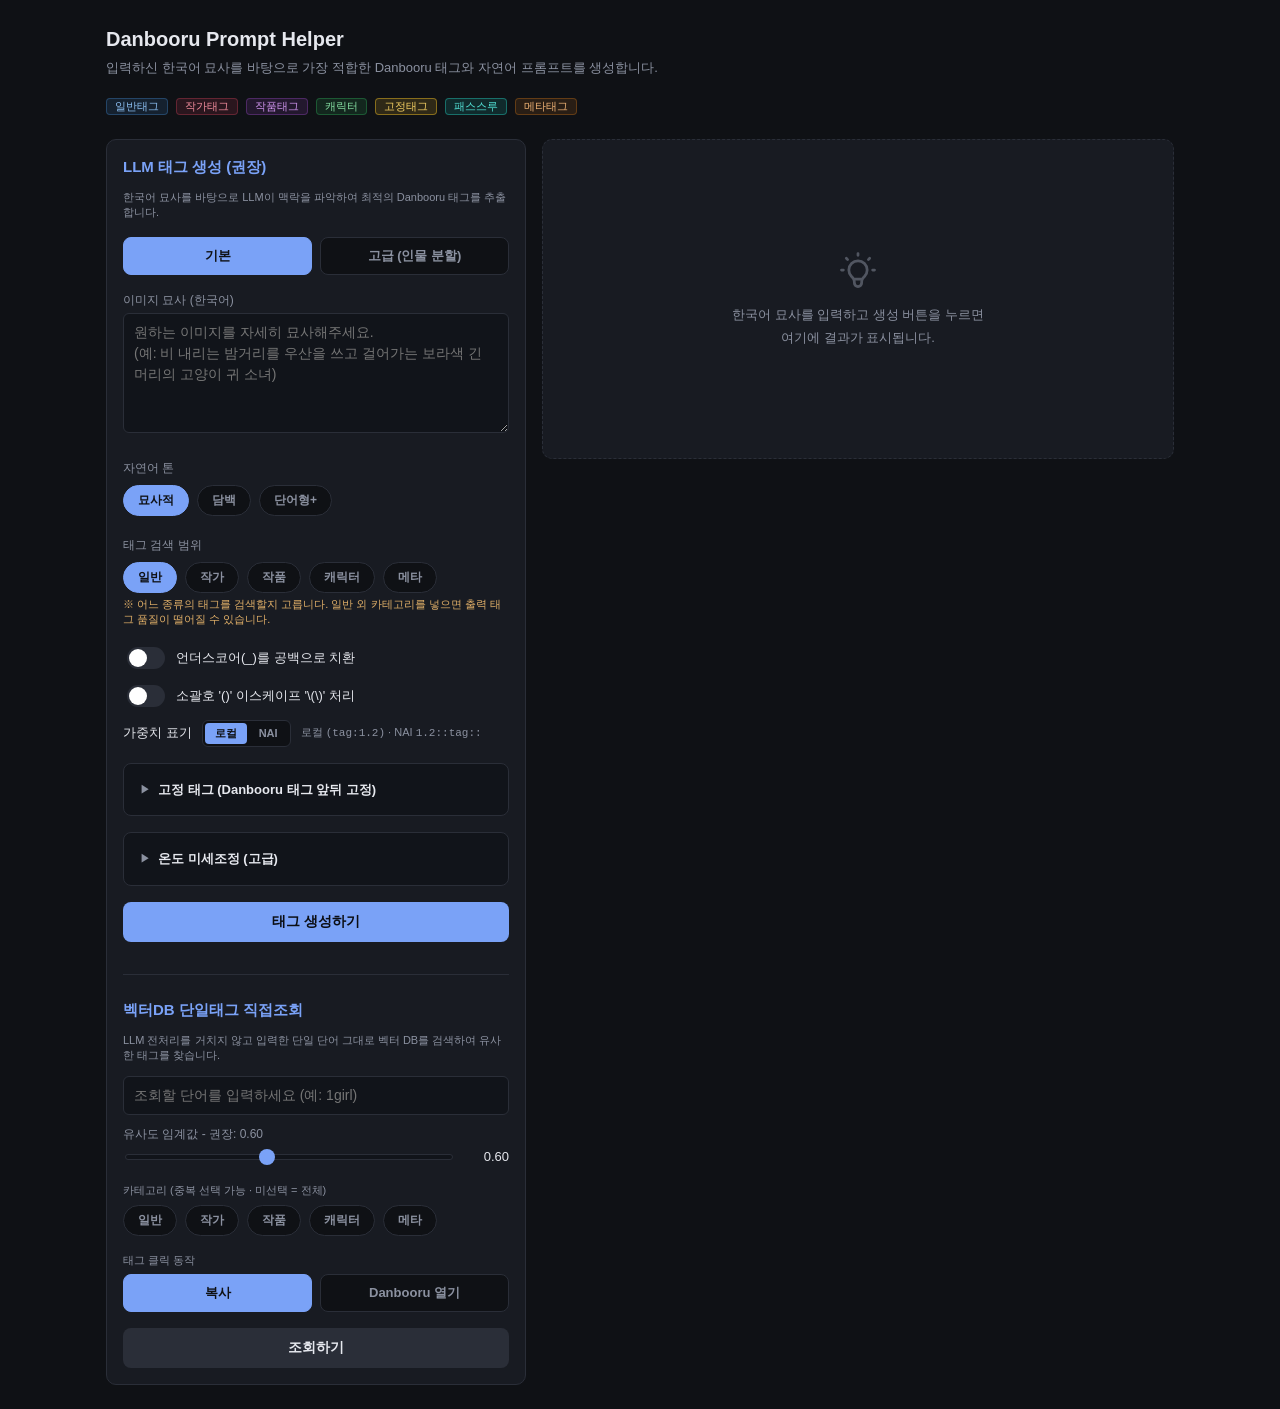
==== index.html @ b929972f "feat: 고정태그·가중치 UI 개편 + NAI 표기 지원 가중치 표기: - 로컬(tag:weight)/NAI(weight::tag::) 토글, 음수 가중치 지원(NAI 하한 -1" ====
<!DOCTYPE html>
<html lang="ko">
  <head>
    <meta charset="UTF-8" />
    <meta name="viewport" content="width=device-width, initial-scale=1.0" />
    <title>Danbooru Prompt Helper</title>
    <style>
      :root {
        --bg: #0f1115;
        --panel: #181b22;
        --border: #2a2e38;
        --text: #e6e8ee;
        --dim: #8b91a0;
        --accent: #7aa2f7;
        --ok: #9ece6a;
        --err: #f7768e;
        --warn: #e0af68;
        /* JS(복사 버튼 강조)에서 참조하는 변수 */
        --primary: #7aa2f7;
      }
      * {
        box-sizing: border-box;
      }
      body {
        margin: 0;
        background: var(--bg);
        color: var(--text);
        font:
          14px/1.5 "Segoe UI",
          "Malgun Gothic",
          sans-serif;
      }
      .wrap {
        max-width: 1100px;
        margin: 0 auto;
        padding: 24px 16px;
      }
      .header h1 {
        font-size: 20px;
        margin: 0 0 4px;
      }
      .header .subtitle {
        color: var(--dim);
        font-size: 13px;
        margin: 0 0 20px;
      }
      .main-grid {
        display: grid;
        grid-template-columns: 420px 1fr;
        gap: 16px;
        align-items: start;
      }
      @media (max-width: 900px) {
        .main-grid {
          grid-template-columns: 1fr;
        }
      }
      /* PC: 결과 패널이 스크롤을 따라오게 */
      @media (min-width: 901px) {
        #result_panel {
          position: sticky;
          top: 16px;
          max-height: calc(100vh - 32px);
          overflow-y: auto;
          scrollbar-width: none;
        }
        #result_panel::-webkit-scrollbar {
          display: none;
        }
      }
      .panel {
        background: var(--panel);
        border: 1px solid var(--border);
        border-radius: 10px;
        padding: 16px;
      }
      label {
        display: block;
        font-size: 12px;
        color: var(--dim);
        margin: 10px 0 4px;
      }
      .form-group:first-child label {
        margin-top: 0;
      }
      textarea,
      input[type="range"] {
        width: 100%;
        background: #11141a;
        color: var(--text);
        border: 1px solid var(--border);
        border-radius: 6px;
        padding: 8px 10px;
        font: inherit;
      }
      textarea {
        resize: vertical;
        min-height: 120px;
        scrollbar-width: none;
      }
      textarea::-webkit-scrollbar {
        display: none;
      }
      textarea:focus,
      input[type="text"]:focus {
        outline: none;
        border-color: var(--accent);
      }
      input[type="text"] {
        width: 100%;
        background: #11141a;
        color: var(--text);
        border: 1px solid var(--border);
        border-radius: 6px;
        padding: 8px 10px;
        font: inherit;
      }
      /* 슬라이더 */
      .slider-group {
        display: flex;
        align-items: center;
        gap: 12px;
      }
      input[type="range"] {
        -webkit-appearance: none;
        appearance: none;
        padding: 0;
        height: 6px;
        background: #11141a;
        border: 1px solid var(--border);
        border-radius: 3px;
        cursor: pointer;
      }
      input[type="range"]::-webkit-slider-thumb {
        -webkit-appearance: none;
        appearance: none;
        width: 16px;
        height: 16px;
        border-radius: 50%;
        background: var(--accent);
        cursor: pointer;
        border: 0;
      }
      input[type="range"]::-moz-range-thumb {
        width: 16px;
        height: 16px;
        border-radius: 50%;
        background: var(--accent);
        cursor: pointer;
        border: 0;
      }
      .val-display {
        flex: 0 0 auto;
        min-width: 42px;
        text-align: right;
        font-variant-numeric: tabular-nums;
        color: var(--text);
        font-size: 13px;
      }
      /* 체크박스 */
      .checkbox-container {
        display: flex;
        align-items: center;
        gap: 8px;
        margin-top: 10px;
      }
      .checkbox-container input[type="checkbox"]:not(.switch) {
        width: 15px;
        height: 15px;
        accent-color: var(--accent);
        cursor: pointer;
      }
      .checkbox-container label {
        margin: 0;
        cursor: pointer;
        color: var(--text);
        font-size: 13px;
      }
      /* iOS 스타일 스위치 토글 (모든 체크박스 공용) */
      input.switch {
        appearance: none;
        -webkit-appearance: none;
        box-sizing: border-box;
        position: relative;
        width: 38px;
        height: 22px;
        flex: 0 0 38px;
        min-width: 38px;
        border-radius: 999px;
        background: var(--border);
        border: none;
        cursor: pointer;
        transition: background 0.2s ease;
        vertical-align: middle;
      }
      input.switch::after {
        content: "";
        position: absolute;
        top: 2px;
        left: 2px;
        width: 18px;
        height: 18px;
        border-radius: 50%;
        background: #fff;
        transition: transform 0.2s ease;
      }
      input.switch:checked {
        background: var(--primary);
      }
      input.switch:checked::after {
        transform: translateX(16px);
      }
      input.switch:disabled {
        opacity: 0.45;
        cursor: not-allowed;
      }
      input.switch.switch-sm {
        width: 32px;
        height: 18px;
        flex: 0 0 32px;
        min-width: 32px;
      }
      input.switch.switch-sm::after {
        top: 2px;
        left: 2px;
        width: 14px;
        height: 14px;
      }
      input.switch.switch-sm:checked::after {
        transform: translateX(14px);
      }
      /* 모드 토글 + 고급 분할입력 */
      .mode-btn {
        flex: 1;
        padding: 9px 12px;
        font-size: 13px;
        font-weight: 600;
        color: var(--dim);
        background: var(--bg);
        border: 1px solid var(--border);
        border-radius: 8px;
        cursor: pointer;
        transition: all 0.15s;
      }
      .mode-btn:hover { color: var(--text); }
      .mode-btn.active {
        color: var(--bg);
        background: var(--primary);
        border-color: var(--primary);
      }
      .char-block {
        position: relative;
        padding: 14px;
        margin-bottom: 12px;
        background: var(--bg);
        border: 1px solid var(--border);
        border-radius: 10px;
      }
      .char-block .cb-row {
        display: flex;
        gap: 8px;
        margin-bottom: 8px;
      }
      .char-block .cb-field { flex: 1; }
      .cb-original {
        display: flex;
        align-items: center;
        gap: 7px;
        font-size: 12px;
        color: var(--dim);
        margin-bottom: 12px;
        padding-right: 30px;   /* 우상단 X 버튼과 겹치지 않게 */
        cursor: pointer;
        user-select: none;
      }
      .cb-original input { cursor: pointer; }
      .cat-toggle {
        padding: 6px 14px;
        font-size: 12px;
        font-weight: 600;
        color: var(--dim);
        background: var(--bg);
        border: 1px solid var(--border);
        border-radius: 999px;
        cursor: pointer;
        transition: all 0.15s;
        user-select: none;
      }
      .cat-toggle:hover { color: var(--text); border-color: var(--dim); }
      .cat-toggle.active {
        color: var(--bg);
        background: var(--primary);
        border-color: var(--primary);
      }
      /* 자연어 톤 프리셋 버튼 (cat-toggle 스타일 준용) */
      .tone-group {
        display: flex;
        gap: 8px;
        flex-wrap: wrap;
        margin-top: 8px;
      }
      .tone-btn {
        padding: 6px 14px;
        font-size: 12px;
        font-weight: 600;
        color: var(--dim);
        background: var(--bg);
        border: 1px solid var(--border);
        border-radius: 999px;
        cursor: pointer;
        transition: all 0.15s;
        user-select: none;
      }
      .tone-btn:hover { color: var(--text); border-color: var(--dim); }
      .tone-btn.active {
        color: var(--bg);
        background: var(--primary);
        border-color: var(--primary);
      }
      /* 인물칸 출처 3택 세그먼트 */
      .source-seg {
        display: flex;
        gap: 4px;
        background: var(--bg);
        border: 1px solid var(--border);
        border-radius: 8px;
        padding: 3px;
      }
      .src-btn {
        flex: 1;
        padding: 6px 8px;
        font-size: 11px;
        font-weight: 600;
        color: var(--dim);
        background: transparent;
        border: none;
        border-radius: 6px;
        cursor: pointer;
        transition: all 0.15s;
        user-select: none;
      }
      .src-btn:hover { color: var(--text); }
      .src-btn.active {
        color: var(--bg);
        background: var(--primary);
      }
      /* 고정태그 위치/우선순위용 소형 세그먼트 */
      .seg {
        display: inline-flex;
        gap: 2px;
        background: var(--bg);
        border: 1px solid var(--border);
        border-radius: 6px;
        padding: 2px;
        vertical-align: middle;
      }
      .seg-btn {
        padding: 3px 10px;
        font-size: 11px;
        font-weight: 600;
        color: var(--dim);
        background: transparent;
        border: none;
        border-radius: 4px;
        cursor: pointer;
        transition: all 0.12s;
        user-select: none;
        white-space: nowrap;
      }
      .seg-btn:hover { color: var(--text); }
      .seg-btn.active { color: var(--bg); background: var(--primary); }
      /* 고정태그 블록 헤더: 제목 + 컨트롤을 한 줄에 정렬 */
      .fixed-head {
        display: flex;
        align-items: center;
        gap: 10px;
        flex-wrap: wrap;
        margin-bottom: 6px;
      }
      .fixed-head .ft-title { font-size: 12px; font-weight: 600; color: var(--text); }
      .fixed-head .ft-ctl-label { font-size: 11px; color: var(--dim); font-weight: normal; }
      .cb-label {
        display: block;
        font-size: 11px;
        color: var(--dim);
        margin-bottom: 4px;
      }
      .cb-input, .cb-textarea {
        width: 100%;
        padding: 8px 10px;
        font-size: 13px;
        color: var(--text);
        background: var(--panel);
        border: 1px solid var(--border);
        border-radius: 6px;
        box-sizing: border-box;
        font-family: inherit;
      }
      .cb-textarea { resize: vertical; line-height: 1.4; }
      .cb-input:focus, .cb-textarea:focus {
        outline: none;
        border-color: var(--primary);
      }
      .cb-remove {
        position: absolute;
        top: 10px;
        right: 10px;
        width: 22px;
        height: 22px;
        display: flex;
        align-items: center;
        justify-content: center;
        line-height: 1;
        font-size: 16px;
        padding: 0;
        color: var(--dim);
        background: transparent;
        border: 1px solid var(--border);
        border-radius: 6px;
        cursor: pointer;
      }
      .cb-remove:hover { color: var(--err); border-color: var(--err); }
      .add-char-btn {
        width: 100%;
        padding: 9px;
        font-size: 13px;
        font-weight: 600;
        color: var(--primary);
        background: transparent;
        border: 1px dashed var(--border);
        border-radius: 8px;
        cursor: pointer;
      }
      .add-char-btn:hover { border-color: var(--primary); }
      .name-unmatched-note {
        font-size: 11px;
        color: var(--warn);
        margin-top: 2px;
      }
      /* 고정 태그 뱃지 (퀄리티/작가) — 색상 토큰 1개로 통일 */
      .tag.fixed-badge {
        background: hsla(45, 90%, 55%, 0.14);
        color: hsl(45, 90%, 68%);
        border: 1px solid hsla(45, 90%, 55%, 0.45);
        cursor: default;
      }
      .tag.fixed-badge:hover { background: hsla(45, 90%, 55%, 0.14); }
      /* 패스스루(신규 캐릭터) — 청록 175°. 고정(금 45°)/작품(보라 280°)과 구분. */
      .tag.passthrough-badge {
        background: hsla(175, 70%, 45%, 0.14);
        color: hsl(175, 70%, 60%);
        border: 1px solid hsla(175, 70%, 45%, 0.45);
        cursor: default;
      }
      .tag.passthrough-badge:hover { background: hsla(175, 70%, 45%, 0.14); }
      .artist-row {
        display: flex;
        align-items: center;
        gap: 8px;
        margin-bottom: 8px;
      }
      .artist-row .artist-name { flex: 1; }
      .artist-row .artist-weight {
        flex: 0 0 72px;
        width: 72px;
        text-align: center;
      }
      .artist-row .artist-remove {
        position: static;
        flex: 0 0 28px;
      }
      /* 생성 버튼 */
      .btn-generate {
        width: 100%;
        margin-top: 16px;
        padding: 11px;
        border: 0;
        border-radius: 8px;
        background: var(--accent);
        color: #0b0e14;
        font-weight: 600;
        font-size: 14px;
        cursor: pointer;
        display: flex;
        align-items: center;
        justify-content: center;
        gap: 10px;
      }
      .btn-generate:disabled {
        background: #3a4154;
        color: #767e92;
        cursor: not-allowed;
      }
      .spinner {
        display: none;
        width: 16px;
        height: 16px;
        border: 2px solid rgba(11, 14, 20, 0.3);
        border-top-color: #0b0e14;
        border-radius: 50%;
        animation: spin 0.7s linear infinite;
      }
      @keyframes spin {
        to {
          transform: rotate(360deg);
        }
      }
      .error-msg {
        display: none;
        margin-top: 12px;
        padding: 8px 10px;
        border-radius: 6px;
        background: rgba(247, 118, 142, 0.1);
        border: 1px solid rgba(247, 118, 142, 0.3);
        color: var(--err);
        font-size: 13px;
      }
      /* 빈 상태 */
      .empty-state {
        display: flex;
        flex-direction: column;
        align-items: center;
        justify-content: center;
        text-align: center;
        min-height: 320px;
        color: var(--dim);
        background: var(--panel);
        border: 1px dashed var(--border);
        border-radius: 10px;
        padding: 24px;
      }
      .empty-state svg {
        width: 44px;
        height: 44px;
        margin-bottom: 12px;
        opacity: 0.5;
      }
      .empty-state p {
        margin: 0;
        font-size: 13px;
        line-height: 1.7;
      }
      /* 결과 컨테이너 */
      .results-container {
        display: none;
        flex-direction: column;
        gap: 12px;
      }
      .result-box {
        position: relative;
        background: var(--panel);
        border: 1px solid var(--border);
        border-radius: 10px;
        padding: 16px;
      }
      .result-box h3 {
        font-size: 12px;
        text-transform: uppercase;
        letter-spacing: 0.06em;
        color: var(--dim);
        margin: 0 0 12px;
        font-weight: 600;
      }
      /* 태그들 */
      .tag-list {
        display: flex;
        flex-wrap: wrap;
        gap: 8px;
      }
      .tag {
        display: inline-block;
        padding: 6px 12px;
        background: var(--tag-bg);
        border: 1px solid var(--border);
        border-radius: 6px;
        font-size: 13px;
        color: var(--text);
        cursor: default;
      }
      
      /* 글로벌 JS 툴팁 */
      .custom-tooltip {
        position: fixed;
        background: rgba(11, 14, 20, 0.95);
        border: 1px solid var(--border);
        color: var(--text);
        font-size: 12px;
        line-height: 1.4;
        white-space: pre-wrap;
        border-radius: 6px;
        z-index: 9999;
        pointer-events: none;
        width: max-content;
        max-width: 300px;
        box-shadow: 0 4px 12px rgba(0,0,0,0.5);
        word-break: keep-all;
        padding: 8px 12px;
        display: none;
        transition: opacity 0.1s;
      }

      .tag.candidate {
        background: transparent;
        border-color: var(--border);
        color: var(--dim);
        border-style: dashed;
      }

      /* 카테고리별 태그 색상 (candidate보다 뒤에 위치하여 우선순위 확보) */
      .tag.tag-cat-0 {
        background: hsla(210, 80%, 60%, 0.12);
        border-color: hsla(210, 80%, 60%, 0.3);
        color: hsl(210, 80%, 75%);
      }
      .tag.tag-cat-1 {
        background: hsla(350, 80%, 60%, 0.12);
        border-color: hsla(350, 80%, 60%, 0.3);
        color: hsl(350, 80%, 75%);
      }
      .tag.tag-cat-3 {
        background: hsla(280, 70%, 60%, 0.12);
        border-color: hsla(280, 70%, 60%, 0.3);
        color: hsl(280, 70%, 75%);
      }
      .tag.tag-cat-4 {
        background: hsla(140, 60%, 50%, 0.12);
        border-color: hsla(140, 60%, 50%, 0.3);
        color: hsl(140, 60%, 70%);
      }
      .tag.tag-cat-5 {
        background: hsla(30, 80%, 50%, 0.12);
        border-color: hsla(30, 80%, 50%, 0.3);
        color: hsl(30, 80%, 70%);
      }
      .tag.deletable {
        cursor: pointer;
        transition: all 0.2s ease;
      }
      .tag.deletable:hover {
        background: rgba(255, 107, 107, 0.15);
        color: #ff6b6b;
        border-color: #ff6b6b;
        text-decoration: line-through;
      }
      /* 가중치가 1.0이 아닌 DB 태그 강조(휠로 조절됨) */
      .tag.db-tag.weighted {
        border-color: var(--accent);
        box-shadow: inset 0 0 0 1px var(--accent);
        font-weight: 600;
      }
      /* 단어형+ 뱃지: 키워드 뱃지 스타일(카테고리 색 미적용). 휠 가중치 강조만. */
      .tag.nl-phrase-badge.weighted {
        border-color: var(--dim);
        box-shadow: inset 0 0 0 1px var(--dim);
        font-weight: 600;
      }
      /* 가중치 조절 중에도 삭제 hover와 구분되도록, weighted hover는 line-through 유지 */
      /* Danbooru 태그 직접 편집 textarea */
      .final-edit {
        width: 100%;
        box-sizing: border-box;
        margin-top: 12px;
        padding: 10px 12px;
        font-family: ui-monospace, "SFMono-Regular", Menlo, Consolas, monospace;
        font-size: 13px;
        line-height: 1.5;
        color: var(--text);
        background: var(--bg);
        border: 1px solid var(--border);
        border-radius: 8px;
        resize: vertical;
        transition: border-color 0.15s;
      }
      .final-edit:focus {
        outline: none;
        border-color: var(--accent);
      }
      .final-edit::placeholder { color: var(--dim); }
      /* ── 자동완성 드롭다운 ── */
      .ac-wrap { position: relative; }
      .ac-dropdown {
        position: absolute;
        left: 0;
        right: 0;
        top: 100%;
        margin-top: 2px;
        z-index: 50;
        background: var(--panel);
        border: 1px solid var(--border);
        border-radius: 8px;
        box-shadow: 0 8px 24px rgba(0, 0, 0, 0.35);
        /* 5개까지 보이고(약 34px*5) 나머지는 스크롤로 20개까지 */
        max-height: 170px;
        overflow-y: auto;
        /* 스크롤바 숨김 (Firefox / IE) */
        scrollbar-width: none;
        -ms-overflow-style: none;
      }
      /* 스크롤바 숨김 (WebKit) */
      .ac-dropdown::-webkit-scrollbar { width: 0; height: 0; display: none; }
      .ac-item {
        display: flex;
        align-items: center;
        justify-content: space-between;
        gap: 10px;
        padding: 7px 12px;
        font-size: 13px;
        cursor: pointer;
        height: 34px;
        box-sizing: border-box;
        border-bottom: 1px solid var(--border);
      }
      .ac-item:last-child { border-bottom: none; }
      .ac-item:hover, .ac-item.active { background: rgba(122, 162, 247, 0.14); }
      .ac-item .ac-tag {
        font-family: ui-monospace, "SFMono-Regular", Menlo, Consolas, monospace;
        color: var(--text);
        white-space: nowrap;
        overflow: hidden;
        text-overflow: ellipsis;
      }
      .ac-item .ac-count {
        font-size: 11px;
        color: var(--dim);
        flex-shrink: 0;
      }
      /* 인물 그리드 (분할 모드) */
      .char-grid {
        display: grid;
        grid-template-columns: repeat(auto-fill, minmax(180px, 1fr));
        gap: 10px;
        margin-top: 12px;
      }
      .char-card {
        background: var(--bg);
        border: 1px solid var(--border);
        border-radius: 10px;
        padding: 11px 12px;
      }
      .char-card.char-card-bg {
        border-color: var(--accent);
        border-style: dashed;
      }
      .char-card .cc-head {
        font-size: 13px;
        font-weight: 600;
        color: var(--text);
        margin-bottom: 8px;
        line-height: 1.4;
      }
      .char-card .cc-series { color: var(--accent); font-weight: 500; }
      .char-card .cc-miss {
        display: inline-block;
        font-size: 10px;
        font-weight: 600;
        color: var(--warn);
        border: 1px solid var(--warn);
        border-radius: 4px;
        padding: 0 4px;
        vertical-align: middle;
      }
      .char-card .cc-pass {
        display: inline-block;
        font-size: 10px;
        font-weight: 600;
        color: hsl(175, 70%, 60%);
        border: 1px solid hsla(175, 70%, 45%, 0.6);
        border-radius: 4px;
        padding: 0 4px;
        vertical-align: middle;
        margin-left: 4px;
      }
      .char-card .cc-tags {
        display: flex;
        flex-wrap: wrap;
        gap: 4px;
      }
      .char-card .cc-tag {
        font-size: 11px;
        color: var(--dim);
        background: var(--panel);
        border: 1px solid var(--border);
        border-radius: 5px;
        padding: 1px 6px;
      }
      .tag.copyable {
        cursor: pointer;
        transition: all 0.2s ease;
      }
      .tag.copyable:hover {
        background: rgba(88, 166, 255, 0.15);
        color: #58a6ff;
        border-color: #58a6ff;
      }

      .copy-btn {
        position: absolute;
        top: 12px;
        right: 12px;
        width: auto;
        margin: 0;
        padding: 4px 12px;
        font-size: 12px;
        border: 1px solid var(--border);
        border-radius: 14px;
        background: #11141a;
        color: var(--dim);
        cursor: pointer;
        transition:
          border-color 0.12s,
          color 0.12s;
      }
      .copy-btn:hover {
        border-color: var(--accent);
        color: var(--text);
      }
      .final-prompt {
        background: #11141a;
        border: 1px solid var(--border);
        border-radius: 6px;
        padding: 12px;
        font-size: 13px;
        line-height: 1.6;
        color: var(--text);
        word-break: break-word;
        white-space: pre-wrap;
        min-height: 24px;
      }
      /* 태그 칩 */
      .tag-list {
        display: flex;
        flex-wrap: wrap;
        gap: 6px;
        align-items: flex-start;
        align-content: flex-start;
      }
      .tag {
        flex: 0 0 auto;
        padding: 5px 10px;
        font-size: 12px;
        border: 1px solid var(--border);
        border-radius: 14px;
        background: #11141a;
        color: var(--text);
        line-height: 1;
        display: inline-flex;
        align-items: center;
      }
      .advanced-settings {
        margin-top: 16px;
        background: #11141a;
        border: 1px solid var(--border);
        border-radius: 8px;
        padding: 16px;
      }
      .advanced-settings summary {
        cursor: pointer;
        font-weight: 600;
        font-size: 13px;
        color: var(--text);
        list-style: none;
        display: flex;
        align-items: center;
        user-select: none;
        outline: none;
      }
      .advanced-settings summary::-webkit-details-marker {
        display: none;
      }
      .advanced-settings summary::before {
        content: '▶';
        font-size: 10px;
        margin-right: 8px;
        color: var(--dim);
        transition: transform 0.2s ease;
      }
      .advanced-settings[open] summary::before {
        transform: rotate(90deg);
      }
      .advanced-settings .settings-content {
        margin-top: 16px;
        padding-top: 16px;
        border-top: 1px solid var(--border);
        display: flex;
        flex-direction: column;
        gap: 16px;
      }
      .tag.candidate {
        color: var(--dim);
        border-style: dashed;
      }
      .tag.deletable {
        cursor: pointer;
        transition: all 0.2s ease;
      }
      .tag.deletable:hover {
        background: rgba(255, 107, 107, 0.15);
        color: #ff6b6b;
        border-color: #ff6b6b;
        text-decoration: line-through;
      }

      /* 동일 IP 중복요청 거절 모달 */
      .dup-modal-overlay {
        position: fixed; inset: 0; z-index: 2000;
        background: rgba(0, 0, 0, 0.6);
        display: flex; align-items: center; justify-content: center;
        padding: 20px;
      }
      .dup-modal-box {
        background: var(--panel); border: 1px solid var(--border);
        border-radius: 14px; padding: 28px 24px; max-width: 360px; width: 100%;
        text-align: center; box-shadow: 0 16px 48px rgba(0, 0, 0, 0.5);
      }
      .dup-modal-icon { font-size: 40px; line-height: 1; margin-bottom: 12px; }
      .dup-modal-title { margin: 0 0 10px; font-size: 17px; color: var(--text); }
      .dup-modal-msg { margin: 0 0 6px; font-size: 14px; color: var(--text); line-height: 1.5; }
      .dup-modal-sub { margin: 0 0 20px; font-size: 12px; color: var(--dim); line-height: 1.5; }
      .dup-modal-btn {
        padding: 9px 28px; font-size: 14px; font-weight: 600;
        color: var(--bg); background: var(--primary); border: none;
        border-radius: 8px; cursor: pointer;
      }
      .dup-modal-btn:hover { opacity: 0.9; }
    </style>
  </head>
  <body>
    <div class="wrap">
      <div class="header">
        <h1>Danbooru Prompt Helper</h1>
        <p class="subtitle">
          입력하신 한국어 묘사를 바탕으로 가장 적합한 Danbooru 태그와 자연어 프롬프트를 생성합니다.
        </p>
        <div style="margin-top: 16px; margin-bottom: 24px; display: flex; gap: 8px; flex-wrap: wrap; justify-content: flex-start; cursor: default;">
          <span class="tag tag-cat-0" style="padding: 2px 8px; font-size: 11px; border-radius: 4px;">일반태그</span>
          <span class="tag tag-cat-1" style="padding: 2px 8px; font-size: 11px; border-radius: 4px;">작가태그</span>
          <span class="tag tag-cat-3" style="padding: 2px 8px; font-size: 11px; border-radius: 4px;">작품태그</span>
          <span class="tag tag-cat-4" style="padding: 2px 8px; font-size: 11px; border-radius: 4px;">캐릭터</span>
          <span class="tag fixed-badge" style="padding: 2px 8px; font-size: 11px; border-radius: 4px;">고정태그</span>
          <span class="tag passthrough-badge" style="padding: 2px 8px; font-size: 11px; border-radius: 4px;">패스스루</span>
          <span class="tag tag-cat-5" style="padding: 2px 8px; font-size: 11px; border-radius: 4px;">메타태그</span>
        </div>
      </div>

      <div class="main-grid">
        <!-- 왼쪽 패널: 입력부 -->
        <div class="panel">
          <h3 style="margin: 0 0 12px 0; font-size: 15px; color: var(--primary);">LLM 태그 생성 (권장)</h3>
          <p style="font-size: 11px; color: var(--dim); margin-top: 0; margin-bottom: 16px; line-height: 1.4;">
            한국어 묘사를 바탕으로 LLM이 맥락을 파악하여 최적의 Danbooru 태그를 추출합니다.
          </p>
          <div class="form-group" style="margin-top: 8px;">
            <!-- 1. 모드 토글: 기본 / 고급(인물 분할) -->
            <div id="mode_toggle" style="display:flex; gap:8px; margin-bottom:16px;">
              <button type="button" id="mode_basic_btn" class="mode-btn active" onclick="setMode('basic')">기본</button>
              <button type="button" id="mode_split_btn" class="mode-btn" onclick="setMode('split')">고급 (인물 분할)</button>
            </div>

            <!-- 2. 입력칸 (최상단) -->
            <div id="basic_input">
              <label for="prompt">이미지 묘사 (한국어)</label>
              <textarea
                id="prompt"
                placeholder="원하는 이미지를 자세히 묘사해주세요.&#10;(예: 비 내리는 밤거리를 우산을 쓰고 걸어가는 보라색 긴 머리의 고양이 귀 소녀)"
              ></textarea>
            </div>

            <div id="split_input" style="display:none;">
              <p style="font-size:12px; color:var(--dim); margin:0 0 14px; line-height:1.7;">
                인물마다 칸을 나눠 입력합니다.<br />
                다인물 장면에서 인물이 섞이는 걸 막고, 캐릭터 이름을 살린 자연어 프롬프트를 만듭니다.<br />
                <span style="opacity:0.8;">작품명·캐릭터명은 비워도 됩니다 (묘사만 입력 가능).</span>
              </p>
              <div id="char_blocks"></div>
              <button type="button" class="add-char-btn" onclick="addCharBlock()">+ 인물 추가</button>

              <div class="char-block" style="margin-top:16px; border-color:var(--accent);">
                <label class="cb-label">배경 / 공통 요소 (한국어)</label>
                <textarea id="bg_desc" class="cb-textarea" rows="2"
                  placeholder="예: 비 내리는 밤거리, 네온사인, 벚꽃잎 흩날림"></textarea>
              </div>
            </div>

            <!-- 3. 자연어 톤 (전면 노출) -->
            <label style="margin-top: 20px; display:block;">자연어 톤</label>
            <div class="tone-group" id="nl_tone_group">
              <button type="button" class="tone-btn active" data-tone="rich" data-temp="0.4" onclick="setNlTone('rich')">묘사적</button>
              <button type="button" class="tone-btn" data-tone="plain" data-temp="0.35" onclick="setNlTone('plain')">담백</button>
              <button type="button" class="tone-btn" data-tone="phrase" data-temp="0.25" onclick="setNlTone('phrase')">단어형+</button>
            </div>

            <!-- 4. 태그 검색 범위 (기본 모드 전용 — 고급 모드는 4-step 본선/cat3·4 검색 사용) -->
            <div id="search_range_section">
              <label style="margin-top: 20px; display:block;">태그 검색 범위</label>
              <div id="search_pool_categories" style="display:flex; flex-wrap:wrap; gap:8px; margin-top:8px;">
                <button type="button" class="cat-toggle active" data-pool="0" onclick="togglePoolCat(this)">일반</button>
                <button type="button" class="cat-toggle" data-pool="1" onclick="togglePoolCat(this)">작가</button>
                <button type="button" class="cat-toggle" data-pool="3" onclick="togglePoolCat(this)">작품</button>
                <button type="button" class="cat-toggle" data-pool="4" onclick="togglePoolCat(this)">캐릭터</button>
                <button type="button" class="cat-toggle" data-pool="5" onclick="togglePoolCat(this)">메타</button>
              </div>
              <p style="font-size: 11px; color: var(--warn); margin-top: 4px; line-height: 1.4;">
                ※ 어느 종류의 태그를 검색할지 고릅니다. 일반 외 카테고리를 넣으면 출력 태그 품질이 떨어질 수 있습니다.
              </p>
            </div>

            <!-- 5. 출력 형식 옵션 -->
            <div class="checkbox-container" style="margin-top:16px;">
              <input
                type="checkbox"
                class="switch"
                id="replace_underscores"
                onchange="updatePromptDisplay()"
              />
              <label for="replace_underscores"
                >언더스코어(_)를 공백으로 치환</label
              >
            </div>
            <div class="checkbox-container">
              <input
                type="checkbox"
                class="switch"
                id="escape_parentheses"
                onchange="updatePromptDisplay()"
              />
              <label for="escape_parentheses"
                >소괄호 '()' 이스케이프 '\(\)' 처리</label
              >
            </div>
            <div class="checkbox-container" style="align-items:center; gap:10px;">
              <label style="font-size:13px;">가중치 표기</label>
              <span class="seg" id="weight_syntax_group" style="margin-top:0;">
                <button type="button" class="seg-btn active" data-syntax="local" onclick="setWeightSyntax(this)">로컬</button>
                <button type="button" class="seg-btn" data-syntax="nai" onclick="setWeightSyntax(this)">NAI</button>
              </span>
              <span style="font-size:11px; color:var(--dim);">로컬 <code>(tag:1.2)</code> · NAI <code>1.2::tag::</code></span>
            </div>
          </div>

          <!-- 6. 접이식 설정: 고정 태그 + 온도 미세조정 (입력 아래) -->
          <details class="advanced-settings">
            <summary>고정 태그 (Danbooru 태그 앞뒤 고정)</summary>
            <div class="settings-content">
              <p style="font-size:12px; color:var(--dim); margin:0 0 12px; line-height:1.6;">
                LLM·DB를 거치지 않고 결과 태그 앞(퀄리티)·뒤(작가)에 그대로 붙습니다.<br />
                쉼표로 구분해 여러 개 입력할 수 있습니다.<br />
                <span style="color:var(--warn);">※ 고정 태그는 언더스코어 치환·괄호 이스케이프가 적용되지 않고 입력 그대로 출력됩니다.</span>
              </p>
              <div style="margin-bottom: 16px;">
                <div class="fixed-head">
                  <span class="ft-title">퀄리티 태그</span>
                  <span class="ft-ctl-label">위치</span>
                  <span class="seg" id="quality_pos_group">
                    <button type="button" class="seg-btn active" data-pos="front" onclick="setFixedPos('quality', this)">맨앞</button>
                    <button type="button" class="seg-btn" data-pos="back" onclick="setFixedPos('quality', this)">맨뒤</button>
                  </span>
                </div>
                <input type="text" id="fixed_quality" class="cb-input"
                  placeholder="예: masterpiece, best quality, amazing quality"
                  oninput="onQualityInput()" />
                <div class="tag-list" id="quality_badges" style="margin-top:8px;"></div>
              </div>
              <div style="margin-bottom: 14px;">
                <div class="fixed-head">
                  <span class="ft-title">작가 태그</span>
                  <span class="ft-ctl-label">위치</span>
                  <span class="seg" id="artist_pos_group">
                    <button type="button" class="seg-btn" data-pos="front" onclick="setFixedPos('artist', this)">맨앞</button>
                    <button type="button" class="seg-btn active" data-pos="back" onclick="setFixedPos('artist', this)">맨뒤</button>
                  </span>
                  <span class="ft-ctl-label">접두사</span>
                  <span class="seg" id="artist_prefix_group">
                    <button type="button" class="seg-btn active" data-prefix="" onclick="setArtistPrefix(this)">없음</button>
                    <button type="button" class="seg-btn" data-prefix="@" onclick="setArtistPrefix(this)">@</button>
                    <button type="button" class="seg-btn" data-prefix="artist:" onclick="setArtistPrefix(this)">artist:</button>
                  </span>
                </div>
                <div id="artist_rows"></div>
                <button type="button" class="add-char-btn" style="margin-top:8px;" onclick="addArtistRow()">+ 작가 추가</button>
              </div>
              <div class="fixed-head" style="margin-bottom:0;">
                <span class="ft-ctl-label">두 태그가 같은 위치일 때 순서</span>
                <span class="seg" id="fixed_priority_group">
                  <button type="button" class="seg-btn active" data-priority="quality" onclick="setFixedPriority(this)">퀄리티 먼저</button>
                  <button type="button" class="seg-btn" data-priority="artist" onclick="setFixedPriority(this)">작가 먼저</button>
                </span>
              </div>
            </div>
          </details>

          <details class="advanced-settings">
            <summary>온도 미세조정 (고급)</summary>
            <div class="settings-content">
              <div class="form-group">
                <label for="threshold">검색 유사도 기준 (Threshold)</label>
                <div class="slider-group">
                  <input type="range" id="threshold" min="0.5" max="1.0" step="0.01" value="0.80" />
                  <span class="val-display" id="threshold_val">0.80</span>
                </div>
              </div>

              <hr style="border: 0; border-top: 1px solid var(--border); margin: 4px 0;" />

              <div style="margin-bottom: -4px;">
                <h4 style="margin: 0 0 4px 0; font-size: 13px; color: var(--text);">온도 (Temperature) 설정</h4>
                <p style="font-size: 11px; color: var(--dim); margin: 0; line-height: 1.4;">
                  낮을수록 기계적으로 변수 없이 주어진 일을 하고, 높을수록 창의성이 늘어납니다.<br/>
                  (너무 높으면 미친 소리를 하기 시작합니다.)
                </p>
              </div>

              <div class="form-group">
                <label for="kw_temp">전처리기 온도 - 권장: 0.1</label>
                <div class="slider-group">
                  <input type="range" id="kw_temp" min="0.0" max="1.5" step="0.1" value="0.1" />
                  <span class="val-display" id="kw_temp_val">0.1</span>
                </div>
                <p style="font-size: 11px; color: var(--dim); margin-top: 4px; line-height: 1.4;">
                  <span style="color: #ff6b6b;"><b>※ 전처리기는 0.1을 강력히 추천합니다.</b></span><br/>
                  온도를 높이면 사용자의 원래 입력을 무시하고 엉뚱한 키워드를 뽑아내어 <b>의도를 왜곡할 위험</b>이 커집니다.
                </p>
              </div>

              <div class="form-group">
                <label for="nl_temp">자연어 생성기 온도 - 권장: 0.4</label>
                <div class="slider-group">
                  <input type="range" id="nl_temp" min="0.0" max="1.5" step="0.1" value="0.4" />
                  <span class="val-display" id="nl_temp_val">0.4</span>
                </div>
                <p style="font-size: 11px; color: var(--dim); margin-top: 4px; line-height: 1.4;">
                  자연어 프롬프트를 얼마나 창의적이고 다채롭게 묘사할지 결정합니다.<br/>
                  낮추면 딱딱해지고 높이면 풍부해지지만, 과하면 묘사가 엇나갈 수 있습니다.<br/>
                  <span style="opacity:0.8;">위에서 톤을 고르면 이 값이 권장값으로 맞춰집니다.</span>
                </p>
              </div>
            </div>
          </details>

          <button
            class="btn-generate"
            id="generate_btn"
            onclick="generateTags()"
          >
            <span>태그 생성하기</span>
            <div class="spinner" id="spinner"></div>
          </button>

          <div class="error-msg" id="error_msg"></div>
          
          <hr style="border: 0; border-top: 1px solid var(--border); margin: 32px 0 24px 0;" />
          
          <div class="form-group">
            <h3 style="margin: 0 0 12px 0; font-size: 15px; color: var(--primary);">벡터DB 단일태그 직접조회</h3>
            <p style="font-size: 11px; color: var(--dim); margin-top: 0; margin-bottom: 12px; line-height: 1.4;">
              LLM 전처리를 거치지 않고 입력한 단일 단어 그대로 벡터 DB를 검색하여 유사한 태그를 찾습니다.
            </p>
            <input type="text" id="direct_query" placeholder="조회할 단어를 입력하세요 (예: 1girl)" />
            
            <label for="direct_threshold">유사도 임계값 - 권장: 0.60</label>
            <div class="slider-group" style="margin-bottom: 16px;">
              <input type="range" id="direct_threshold" min="0.3" max="1.0" step="0.01" value="0.60" oninput="document.getElementById('direct_threshold_val').textContent = parseFloat(this.value).toFixed(2);" />
              <span class="val-display" id="direct_threshold_val">0.60</span>
            </div>

            <label class="cb-label" style="margin-bottom:6px;">카테고리 (중복 선택 가능 · 미선택 = 전체)</label>
            <div id="direct_categories" style="display:flex; flex-wrap:wrap; gap:8px; margin-bottom:16px;">
              <button type="button" class="cat-toggle" data-cat="0" onclick="toggleCat(this)">일반</button>
              <button type="button" class="cat-toggle" data-cat="1" onclick="toggleCat(this)">작가</button>
              <button type="button" class="cat-toggle" data-cat="3" onclick="toggleCat(this)">작품</button>
              <button type="button" class="cat-toggle" data-cat="4" onclick="toggleCat(this)">캐릭터</button>
              <button type="button" class="cat-toggle" data-cat="5" onclick="toggleCat(this)">메타</button>
            </div>

            <label class="cb-label" style="margin-bottom:6px;">태그 클릭 동작</label>
            <div id="direct_click_mode" style="display:flex; gap:8px; margin-bottom:16px;">
              <button type="button" class="mode-btn active" data-clickmode="copy" onclick="setDirectClickMode('copy')">복사</button>
              <button type="button" class="mode-btn" data-clickmode="danbooru" onclick="setDirectClickMode('danbooru')">Danbooru 열기</button>
            </div>
            
            <button
              class="btn-generate"
              id="direct_search_btn"
              onclick="searchDirectDB()"
              style="background: #2a2e38; border-color: var(--border); color: var(--text); margin-top: 0;"
            >
              <span>조회하기</span>
              <div class="spinner" id="direct_spinner" style="border-top-color: var(--text);"></div>
            </button>
            
            <div class="error-msg" id="direct_error_msg"></div>
            
            <div class="tag-list" id="res_direct_db" style="margin-top: 16px; display: none;"></div>
          </div>
        </div>

        <!-- 오른쪽 패널: 결과부 -->
        <div id="result_panel">
          <div id="empty_state" class="empty-state">
            <svg
              xmlns="http://www.w3.org/2000/svg"
              fill="none"
              viewBox="0 0 24 24"
              stroke="currentColor"
            >
              <path
                stroke-linecap="round"
                stroke-linejoin="round"
                stroke-width="1.5"
                d="M9.663 17h4.673M12 3v1m6.364 1.636l-.707.707M21 12h-1M4 12H3m3.343-5.657l-.707-.707m2.828 9.9a5 5 0 117.072 0l-.548.547A3.374 3.374 0 0014 18.469V19a2 2 0 11-4 0v-.531c0-.895-.356-1.754-.988-2.386l-.548-.547z"
              />
            </svg>
            <p>
              한국어 묘사를 입력하고 생성 버튼을 누르면<br />여기에 결과가
              표시됩니다.
            </p>
            <p id="queue_msg" style="display:none; font-size:16px; color:var(--primary,#6e8efb); font-weight:600; margin-top:8px;"></p>
          </div>

          <div class="results-container" id="results_container">
            <!-- Danbooru태그 박스 (핵심 결과, 최상단) -->
            <div class="result-box" id="final_prompt_box">
              <h3>Danbooru태그</h3>
              <button
                class="copy-btn"
                onclick="copyToClipboard('res_final_prompt')"
              >
                복사하기
              </button>
              <div class="ac-wrap">
                <textarea
                  id="final_prompt_edit"
                  class="final-edit"
                  rows="3"
                  placeholder="Danbooru 태그 (쉼표로 구분). 직접 수정하면 아래 뱃지에 반영됩니다. (고정태그 제외)"
                  oninput="onFinalEditInput(); onAcInput()"
                  onkeydown="onAcKeydown(event)"
                  onblur="onFinalEditBlur()"
                  autocomplete="off"
                ></textarea>
                <div id="ac_dropdown" class="ac-dropdown" style="display:none;"></div>
              </div>
              <div class="tag-list" id="res_final_prompt" style="margin-top: 12px; min-height: 54px;"></div>
            </div>

            <!-- 인물 그리드 (분할 모드 전용) -->
            <div class="result-box" id="char_grid_box" style="display:none;">
              <h3>인물 구성</h3>
              <div id="res_char_grid" class="char-grid"></div>
            </div>

            <!-- 자연어 프롬프트 박스 (보조용) -->
            <div class="result-box" id="nl_prompt_box">
              <h3>자연어 프롬프트 (보조용)</h3>
              <button class="copy-btn" onclick="copyToClipboard('res_nl_prompt')">
                복사하기
              </button>
              <div class="final-prompt" id="res_nl_prompt"></div>
              <div id="unmatched_note" style="display:none; margin-top:8px;"></div>
              <button class="btn-generate" id="copy_all_btn" onclick="copyAll()" style="margin-top: 12px; padding: 8px; font-size: 13px; background: #2a2e38; color: var(--text);">
                모두 복사하기 (단보루 태그 + 자연어)
              </button>
            </div>

            <!-- 키워드 박스 -->
            <div class="result-box" id="keywords_box">
              <h3>추출된 핵심 키워드</h3>
              <div style="font-size: 12px; color: var(--text-dim, #888); margin: 4px 0 2px;">한국어</div>
              <div class="tag-list" id="res_keywords_ko"></div>
              <div style="border-top: 1px solid var(--border, #333); margin: 10px 0;"></div>
              <div style="font-size: 12px; color: var(--text-dim, #888); margin: 4px 0 2px;">영어 (번역)</div>
              <div class="tag-list" id="res_keywords_en"></div>
            </div>
          </div>
        </div>
      </div>
    </div>

    <script>
      let currentResultData = null;
      let lastDirectDBResults = null;
      let tagInfo = new Map();
      // 자동완성용: 태그별 {tag, postCount, hay(소문자 tag+desc)} + bigram 역인덱스.
      let acEntries = [];               // 전체 엔트리(검색 대상)
      const acBigram = new Map();       // bigram → Set(entry index) (substring 후보 좁히기)

      // ── 입력 모드 (기본 한문장 / 고급 인물분할) ──
      let currentMode = "basic";
      let currentNlTone = "rich";   // 자연어 톤 프리셋 (rich/plain)
      // 단어형+(phrase) 뱃지의 현재 가중치 문자열. danbooru final_prompt 와 분리해
      // NL 박스만 갱신한다(서로 오염 방지). 빈 문자열이면 뱃지 모드 아님.
      let currentNlPhraseString = "";
      // 작가 태그 접두사: "" (없음) / "@" / "artist:"
      let currentArtistPrefix = "";
      function setArtistPrefix(btn) {
        currentArtistPrefix = btn.dataset.prefix;
        document.querySelectorAll("#artist_prefix_group .seg-btn").forEach((b) => {
          b.classList.toggle("active", b === btn);
        });
        refreshFixedTags();
      }
      // 고정태그 위치(앞/뒤) + 우선순위. 기본: 퀄리티=앞, 작가=뒤, 우선순위=퀄리티.
      let fixedPos = { quality: "front", artist: "back" };
      let fixedPriority = "quality";   // 같은 위치일 때 누가 먼저 ("quality"/"artist")
      function setFixedPos(which, btn) {
        fixedPos[which] = btn.dataset.pos;
        const grp = which === "quality" ? "#quality_pos_group" : "#artist_pos_group";
        document.querySelectorAll(grp + " .seg-btn").forEach((b) => {
          b.classList.toggle("active", b === btn);
        });
        refreshFixedTags();
      }
      function setFixedPriority(btn) {
        fixedPriority = btn.dataset.priority;
        document.querySelectorAll("#fixed_priority_group .seg-btn").forEach((b) => {
          b.classList.toggle("active", b === btn);
        });
        refreshFixedTags();
      }
      // 가중치 표기: "local" => (tag:weight) / "nai" => weight::tag::
      // 내부 상태(final_prompt, currentNlPhraseString)는 항상 로컬 표기로 저장하고,
      // 표시/복사 시 formatTagWeight 에서만 변환한다(단일 진실원천).
      let currentWeightSyntax = "local";
      function setWeightSyntax(btn) {
        currentWeightSyntax = btn.dataset.syntax;
        document.querySelectorAll("#weight_syntax_group .seg-btn").forEach((b) => {
          b.classList.toggle("active", b === btn);
        });
        // 작가 weight 입력 하한도 표기에 맞춰 조정(NAI 음수 허용)
        document.querySelectorAll("#artist_rows .artist-weight").forEach((inp) => {
          inp.min = (currentWeightSyntax === "nai") ? "-10" : "0";
        });
        renderQualityBadges();   // 퀄리티 뱃지 표기 갱신
        if (currentResultData && currentResultData.final_prompt) displayResults();
        else if (currentNlPhraseString) renderNlPhraseBadges(currentNlPhraseString);
      }
      // 현재 표기의 가중치 하한(휠/입력 클램프용). NAI 는 음수 정식 지원.
      function weightFloor() {
        return (currentWeightSyntax === "nai") ? -10 : 0.1;
      }      let charBlockSeq = 0;

      // ── 직접조회 태그 클릭 동작 (copy / danbooru) ──
      let directClickMode = "copy";
      // ── 태그 검색 범위 (카테고리 다중선택, 전면 노출) ──
      function togglePoolCat(btn) {
        btn.classList.toggle("active");
      }
      // 현재 선택된 검색 범위 카테고리. 활성 버튼 수집.
      // 아무것도 안 켜져 있으면 null(=백엔드에서 일반 cat0 폴백).
      function getSearchPoolCategories() {
        const cats = Array.from(
          document.querySelectorAll("#search_pool_categories .cat-toggle.active")
        ).map((b) => parseInt(b.dataset.pool, 10));
        return cats.length ? cats : null;
      }

      function toggleCat(btn) {
        btn.classList.toggle("active");
      }

      function setDirectClickMode(mode) {
        directClickMode = mode;
        document.querySelectorAll("#direct_click_mode .mode-btn").forEach((b) => {
          b.classList.toggle("active", b.dataset.clickmode === mode);
        });
        if (lastDirectDBResults) renderDirectDBResults(); // 이미 뜬 결과의 클릭 동작 갱신
      }

      function escapeHtml(s) {
        return String(s).replace(/[&<>"']/g, (c) => (
          { "&": "&amp;", "<": "&lt;", ">": "&gt;", '"': "&quot;", "'": "&#39;" }[c]
        ));
      }

      // 자연어 톤 프리셋 선택. 톤을 고르면 nl_temp 슬라이더를 그 톤의 권장온도로
      // 점프시킨다(프리셋 동작). 이후 사용자가 슬라이더로 미세조정 가능.
      function setNlTone(tone) {
        currentNlTone = tone;
        document.querySelectorAll("#nl_tone_group .tone-btn").forEach((b) => {
          const on = b.dataset.tone === tone;
          b.classList.toggle("active", on);
          if (on) {
            // 권장온도로 슬라이더/표시값 동기화
            const t = b.dataset.temp;
            const slider = document.getElementById("nl_temp");
            const valEl = document.getElementById("nl_temp_val");
            if (slider) slider.value = t;
            if (valEl) valEl.textContent = t;
          }
        });
      }

      function setMode(mode) {
        currentMode = mode;
        const isSplit = mode === "split";
        document.getElementById("basic_input").style.display = isSplit ? "none" : "block";
        document.getElementById("split_input").style.display = isSplit ? "block" : "none";
        document.getElementById("mode_basic_btn").classList.toggle("active", !isSplit);
        document.getElementById("mode_split_btn").classList.toggle("active", isSplit);
        // 검색 범위는 기본 모드 전용(고급 모드는 백엔드가 4-step 본선/cat3·4 검색 사용).
        const srs = document.getElementById("search_range_section");
        if (srs) srs.style.display = isSplit ? "none" : "block";
        // 고급 모드 첫 진입 시 인물칸 1개 자동 생성
        if (isSplit && document.querySelectorAll("#char_blocks .char-block").length === 0) {
          addCharBlock();
        }
      }

      function addCharBlock() {
        charBlockSeq += 1;
        const n = charBlockSeq;
        const div = document.createElement("div");
        div.className = "char-block";
        div.dataset.idx = n;
        div.innerHTML = `
          <button type="button" class="cb-remove" title="삭제" onclick="removeCharBlock(${n})">×</button>
          <label class="cb-label">캐릭터 출처</label>
          <div class="source-seg" data-source="db">
            <button type="button" class="src-btn active" data-src="db" onclick="setCharSource(this,'db')">DB에서 찾기</button>
            <button type="button" class="src-btn" data-src="passthrough" onclick="setCharSource(this,'passthrough')">DB에 없는 캐릭터</button>
            <button type="button" class="src-btn" data-src="original" onclick="setCharSource(this,'original')">오리지널</button>
          </div>
          <p class="src-hint" style="font-size:11px; color:var(--dim); margin:6px 0 12px; line-height:1.5;">DB에 등록된 캐릭터를 검색해 태그를 가져옵니다.</p>
          <div class="cb-row">
            <div class="cb-field">
              <label class="cb-label">작품명 (옵션)</label>
              <input type="text" class="cb-input cb-series" placeholder="예: 원신 / Genshin Impact" />
            </div>
            <div class="cb-field">
              <label class="cb-label">캐릭터명 (옵션)</label>
              <input type="text" class="cb-input cb-name" placeholder="예: raiden shogun / 임시이름" />
            </div>
          </div>
          <label class="cb-label">캐릭터 묘사 (한국어)</label>
          <textarea class="cb-textarea cb-desc" rows="2" placeholder="예: 은발, 보라눈, 보라색 기모노, 우산을 든 포즈"></textarea>
        `;
        document.getElementById("char_blocks").appendChild(div);
      }

      // 캐릭터 출처 3택: db(기본) / passthrough(신규) / original(오리지널).
      // 기존 is_original/is_passthrough 불리언을 이 단일 상태에서 payload 수집 시 파생한다.
      const _SRC_HINT = {
        db: "DB에 등록된 캐릭터를 검색해 태그를 가져옵니다.",
        passthrough: "DB에 없는 신규 캐릭터입니다. 입력한 이름을 그대로 자연어와 태그 맨 앞에 사용합니다.",
        original: "오리지널 캐릭터입니다. 작품/캐릭터명 없이 묘사만 쓰며, 이름은 자동 생성됩니다.",
      };
      function setCharSource(btn, src) {
        const block = btn.closest(".char-block");
        const seg = block.querySelector(".source-seg");
        seg.dataset.source = src;
        seg.querySelectorAll(".src-btn").forEach((b) => {
          b.classList.toggle("active", b.dataset.src === src);
        });
        const hint = block.querySelector(".src-hint");
        if (hint) hint.textContent = _SRC_HINT[src] || "";
        const series = block.querySelector(".cb-series");
        const name = block.querySelector(".cb-name");
        // 오리지널: 작품/캐릭터명 비활성+비움(이름 자동 생성). db/passthrough: 입력 살림.
        const lock = src === "original";
        [series, name].forEach((el) => {
          el.disabled = lock;
          if (lock) el.value = "";
          el.style.opacity = lock ? "0.4" : "1";
        });
        // passthrough 는 시각적으로 점선 표시(DB 미경유 신규).
        block.style.outline = src === "passthrough" ? "1px dashed var(--accent)" : "";
        block.style.outlineOffset = src === "passthrough" ? "2px" : "";
      }

      function removeCharBlock(n) {
        const blocks = document.querySelectorAll("#char_blocks .char-block");
        if (blocks.length <= 1) return; // 최소 1칸 유지
        const el = document.querySelector(`#char_blocks .char-block[data-idx="${n}"]`);
        if (el) el.remove();
      }

      async function loadTagDescriptions() {
        try {
          const response = await fetch('/danbooru-tags.csv');
          if (!response.ok) return;
          const text = await response.text();
          
          const lines = text.split('\n');
          for (let i = 1; i < lines.length; i++) {
            const line = lines[i].trim();
            if (!line) continue;
            
            const firstComma = line.indexOf(',');
            if (firstComma === -1) continue;
            const name = line.substring(0, firstComma).trim();
            
            const secondComma = line.indexOf(',', firstComma + 1);
            if (secondComma === -1) continue;
            const categoryStr = line.substring(firstComma + 1, secondComma).trim();
            
            const thirdComma = line.indexOf(',', secondComma + 1);
            
            if (thirdComma !== -1) {
              // field2 = post_count, field3~ = description
              const postCount = parseInt(line.substring(secondComma + 1, thirdComma).trim()) || 0;
              let desc = line.substring(thirdComma + 1).trim();
              if (desc.startsWith('"') && desc.endsWith('"')) {
                desc = desc.substring(1, desc.length - 1);
              }
              tagInfo.set(name, { desc: desc, category: parseInt(categoryStr) });
              // 자동완성 인덱스: 영어 태그 + 설명문(한글 별칭 포함) 전체를 substring 대상으로.
              acEntries.push({ tag: name, postCount: postCount, hay: (name + " " + desc).toLowerCase() });
            }
          }
          buildAcBigramIndex();
          console.log("Loaded tag info: " + tagInfo.size + " / AC entries: " + acEntries.length);
        } catch (err) {
          console.warn("Failed to load tag info:", err);
        }
      }

      // ── 자동완성 인덱스/검색 ──────────────────────────────────────
      // bigram(연속 2글자) 역인덱스. substring 쿼리를 bigram으로 쪼개 후보 엔트리를
      // 교집합으로 좁힌 뒤 정밀 substring 필터 → post_count 정렬. (영/한 모두 동작)
      function _bigrams(str) {
        const out = new Set();
        const t = str.toLowerCase();
        for (let i = 0; i < t.length - 1; i++) {
          const bg = t.substring(i, i + 2);
          if (bg.trim().length === 2) out.add(bg);  // 공백 포함 bigram 제외
        }
        return out;
      }

      function buildAcBigramIndex() {
        acBigram.clear();
        for (let i = 0; i < acEntries.length; i++) {
          const seen = _bigrams(acEntries[i].hay);
          seen.forEach((bg) => {
            let set = acBigram.get(bg);
            if (!set) { set = new Set(); acBigram.set(bg, set); }
            set.add(i);
          });
        }
      }

      // 쿼리 → 상위 N개 엔트리(post_count 내림차순).
      function searchAutocomplete(query, limit) {
        const q = query.trim().toLowerCase();
        if (q.length < 1) return [];

        let candidateIdx = null;
        if (q.length >= 2) {
          // bigram 교집합으로 후보 좁히기
          const qbgs = [..._bigrams(q)];
          if (qbgs.length) {
            for (const bg of qbgs) {
              const set = acBigram.get(bg);
              if (!set) { candidateIdx = new Set(); break; }   // 하나라도 없으면 매치 0
              if (candidateIdx === null) {
                candidateIdx = new Set(set);
              } else {
                // 교집합
                const next = new Set();
                for (const i of candidateIdx) if (set.has(i)) next.add(i);
                candidateIdx = next;
              }
              if (candidateIdx.size === 0) break;
            }
          }
        }
        // 후보가 정해졌으면 그 안에서, 아니면(1글자) 전체에서 substring 정밀 필터
        const pool = candidateIdx ? [...candidateIdx].map((i) => acEntries[i]) : acEntries;
        const hits = [];
        for (const e of pool) {
          if (e.hay.includes(q)) hits.push(e);
        }
        hits.sort((a, b) => b.postCount - a.postCount);
        return hits.slice(0, limit);
      }

      document.addEventListener("DOMContentLoaded", loadTagDescriptions);
      document.addEventListener("DOMContentLoaded", () => { addArtistRow(); renderQualityBadges(); });

      // 글로벌 툴팁 JS 로직
      const globalTooltip = document.createElement('div');
      globalTooltip.className = 'custom-tooltip';
      document.body.appendChild(globalTooltip);

      document.addEventListener('mouseover', (e) => {
        const tag = e.target.closest('[data-tooltip]');
        if (tag) {
          globalTooltip.textContent = tag.getAttribute('data-tooltip');
          globalTooltip.style.display = 'block';
          
          const rect = tag.getBoundingClientRect();
          let topPos = rect.top - 8;
          let transform = 'translate(-50%, -100%)';
          
          // 화면 위쪽으로 잘릴 것 같으면 툴팁을 아래로 표시
          if (topPos < 50) {
            topPos = rect.bottom + 8;
            transform = 'translate(-50%, 0)';
          }
          
          // 화면 왼쪽/오른쪽으로 잘릴 것 같으면 보정 (선택적)
          let leftPos = rect.left + (rect.width / 2);
          
          globalTooltip.style.left = leftPos + 'px';
          globalTooltip.style.top = topPos + 'px';
          globalTooltip.style.transform = transform;
        }
      });

      document.addEventListener('mouseout', (e) => {
        const tag = e.target.closest('[data-tooltip]');
        if (tag) {
          globalTooltip.style.display = 'none';
        }
      });

      // 스크롤 시 툴팁 숨기기 (위치 어긋남 방지)
      document.addEventListener('scroll', () => {
        globalTooltip.style.display = 'none';
      }, true);

      const thresholdSlider = document.getElementById("threshold");
      const thresholdVal = document.getElementById("threshold_val");
      const kwTempSlider = document.getElementById("kw_temp");
      const kwTempVal = document.getElementById("kw_temp_val");
      const nlTempSlider = document.getElementById("nl_temp");
      const nlTempVal = document.getElementById("nl_temp_val");

      thresholdSlider.addEventListener("input", (e) => {
        thresholdVal.textContent = parseFloat(e.target.value).toFixed(2);
      });
      kwTempSlider.addEventListener("input", (e) => {
        kwTempVal.textContent = parseFloat(e.target.value).toFixed(1);
      });
      nlTempSlider.addEventListener("input", (e) => {
        nlTempVal.textContent = parseFloat(e.target.value).toFixed(1);
      });

      async function generateTags() {
        const btn = document.getElementById("generate_btn");
        const spinner = document.getElementById("spinner");
        const btnText = btn.querySelector("span");
        const resultsContainer = document.getElementById("results_container");
        const emptyState = document.getElementById("empty_state");
        const errorMsg = document.getElementById("error_msg");

        // 초기화
        errorMsg.style.display = "none";
        resultsContainer.style.display = "none";
        emptyState.style.display = "flex";
        btn.disabled = true;
        spinner.style.display = "block";
        btnText.textContent = "생성 준비 중...";
        
        currentResultData = {};
        // 새 생성 시작: 편집 textarea 비움(이전 결과 잔류 방지)
        const _fpEdit = document.getElementById("final_prompt_edit");
        if (_fpEdit) _fpEdit.value = "";

        const splitUnmatchedNames = [];
        const _note = document.getElementById("unmatched_note");
        if (_note) { _note.style.display = "none"; _note.innerHTML = ""; }
        const _grid = document.getElementById("char_grid_box");
        if (_grid) _grid.style.display = "none";

        let payload, apiUrl;
        if (currentMode === "split") {
          apiUrl = "/api/generate_split";
          const characters = [];
          document.querySelectorAll("#char_blocks .char-block").forEach((blk) => {
            // 출처 3택 세그먼트 상태에서 is_original/is_passthrough 를 파생.
            const seg = blk.querySelector(".source-seg");
            const src = seg ? seg.dataset.source : "db";
            const isOriginal = src === "original";
            const isPassthrough = src === "passthrough";
            // 오리지널은 이름/작품을 비우지만, db/passthrough 는 살려둔다(이름을 NL 핸들로 사용).
            const name = isOriginal ? "" : blk.querySelector(".cb-name").value.trim();
            const series = isOriginal ? "" : blk.querySelector(".cb-series").value.trim();
            const desc = blk.querySelector(".cb-desc").value.trim();
            if (name || series || desc) {
              characters.push({ name, series, desc, is_original: isOriginal, is_passthrough: isPassthrough });
            }
          });
          const background = document.getElementById("bg_desc").value.trim();
          if (characters.length === 0 && !background) {
            showError("인물 또는 배경을 하나 이상 입력해주세요.");
            resetButton();
            return;
          }
          payload = {
            characters,
            background,
            nl_temperature: parseFloat(document.getElementById("nl_temp").value),
            nl_tone: currentNlTone,
          };
        } else {
          apiUrl = "/api/generate";
          payload = {
            prompt: document.getElementById("prompt").value.trim(),
            threshold: parseFloat(document.getElementById("threshold").value),
            kw_temperature: parseFloat(document.getElementById("kw_temp").value),
            nl_temperature: parseFloat(document.getElementById("nl_temp").value),
            nl_tone: currentNlTone,
            search_categories: getSearchPoolCategories(),
          };
          if (!payload.prompt) {
            showError("이미지 묘사를 입력해주세요.");
            resetButton();
            return;
          }
        }

        try {
          const response = await fetch(apiUrl, {
            method: "POST",
            headers: { "Content-Type": "application/json" },
            body: JSON.stringify(payload),
          });

          if (!response.ok) {
            const errData = await response.json().catch(() => ({}));
            throw new Error(
              errData.detail || `서버 에러가 발생했습니다: ${response.status}`,
            );
          }

          const reader = response.body.getReader();
          const decoder = new TextDecoder();
          let buffer = "";

          while (true) {
            const { done, value } = await reader.read();
            if (done) break;
            
            buffer += decoder.decode(value, { stream: true });
            const lines = buffer.split("\n");
            buffer = lines.pop();

            for (const line of lines) {
              if (!line.trim()) continue;
              const chunk = JSON.parse(line);
              if (chunk.status === "rejected" || chunk.reason === "duplicate_ip") {
                showDuplicateModal(chunk.message || "동일 IP로 처리 중인 작업이 있습니다.");
                await reader.cancel();
                resetButton();
                return;
              }
              if (chunk.status) {
                btnText.textContent = chunk.status;
                // 대기 메시지는 결과 영역(빈 상태)에 크게 표시
                const qm = document.getElementById("queue_msg");
                if (qm) {
                  if (chunk.status.indexOf("대기") !== -1) {
                    qm.textContent = "⏳ " + chunk.status;
                    qm.style.display = "block";
                  } else {
                    qm.style.display = "none";
                  }
                }
              }
              if (chunk.data && Object.keys(chunk.data).length > 0) {
                // 분할모드: 인물별 character 이벤트는 배열로 누적(그리드 + 미스 표시)
                if (chunk.data.character) {
                  const ch = chunk.data.character;
                  if (!currentResultData) currentResultData = {};
                  if (!currentResultData.characters) currentResultData.characters = [];
                  currentResultData.characters.push(ch);
                  if (ch.name_unmatched && ch.name) {
                    splitUnmatchedNames.push(ch.name);
                    const note = document.getElementById("unmatched_note");
                    note.style.display = "block";
                    note.innerHTML =
                      '<span class="name-unmatched-note">⚠ DB에 없는 캐릭터(태그 미검색, 자연어에만 이름 사용): ' +
                      splitUnmatchedNames.map(escapeHtml).join(", ") + "</span>";
                  }
                  delete chunk.data.character; // spread 대상에서 제외(이미 배열에 넣음)
                }
                currentResultData = { ...currentResultData, ...chunk.data };
                displayResults();
              }
            }
          }
        } catch (err) {
          showError(err.message || "API 서버에 연결할 수 없습니다.");
        } finally {
          resetButton();
        }
      }

      async function searchDirectDB() {
        const query = document.getElementById("direct_query").value.trim();
        const threshold = parseFloat(document.getElementById("direct_threshold").value);
        
        const btn = document.getElementById("direct_search_btn");
        const spinner = document.getElementById("direct_spinner");
        const btnText = btn.querySelector("span");
        const errorMsg = document.getElementById("direct_error_msg");
        const resultContainer = document.getElementById("res_direct_db");
        
        errorMsg.style.display = "none";
        resultContainer.style.display = "none";
        
        if (!query) {
          errorMsg.textContent = "조회할 단어를 입력해주세요.";
          errorMsg.style.display = "block";
          return;
        }

        btn.disabled = true;
        spinner.style.display = "block";
        btnText.textContent = "조회 중...";

        const categories = Array.from(
          document.querySelectorAll(".cat-toggle[data-cat].active")
        ).map((b) => parseInt(b.dataset.cat, 10));

        try {
          const response = await fetch("/api/direct_search", {
            method: "POST",
            headers: { "Content-Type": "application/json" },
            body: JSON.stringify({
              query: query,
              threshold: threshold,
              top_k: 20,
              categories: categories.length ? categories : null,
            }),
          });

          if (!response.ok) {
            const errData = await response.json().catch(() => ({}));
            throw new Error(errData.detail || `서버 에러가 발생했습니다: ${response.status}`);
          }

          const data = await response.json();
          lastDirectDBResults = data.results || [];
          renderDirectDBResults();
          
          const resultContainer = document.getElementById("res_direct_db");
          resultContainer.style.display = "flex";
          
        } catch (err) {
          errorMsg.textContent = err.message || "API 서버에 연결할 수 없습니다.";
          errorMsg.style.display = "block";
        } finally {
          btn.disabled = false;
          spinner.style.display = "none";
          btnText.textContent = "조회하기";
        }
      }

      function renderDirectDBResults() {
        if (!lastDirectDBResults) return;
        const resultContainer = document.getElementById("res_direct_db");
        const replaceUnderscores = document.getElementById("replace_underscores").checked;
        const escapeParentheses = document.getElementById("escape_parentheses").checked;
        
        resultContainer.innerHTML = "";
        
        if (lastDirectDBResults.length === 0) {
          resultContainer.innerHTML = '<span style="color: var(--dim); font-size: 13px;">매칭된 태그가 없습니다.</span>';
        } else {
          lastDirectDBResults.forEach((item) => {
            const el = document.createElement("span");
            el.className = "tag candidate copyable";
            
            let tagText = item.tag;
            if (replaceUnderscores) tagText = tagText.replace(/_/g, " ");
            if (escapeParentheses) tagText = tagText.replace(/\(/g, "\\(").replace(/\)/g, "\\)");
            
            el.textContent = `${tagText} (${item.score.toFixed(2)})`;
            el.style.cursor = "pointer";
            
            let descText = "";
            const cleanTag = item.tag.trim();
            if (tagInfo.has(cleanTag)) {
              const info = tagInfo.get(cleanTag);
              descText = info.desc;
              el.classList.add("tag-cat-" + info.category);
            }
            
            let tooltipDesc = descText ? descText : item.tag + "\n\n(설명 없음)";
            const clickHint = directClickMode === "danbooru"
              ? "\n\n(클릭하여 Danbooru 열기)"
              : "\n\n(클릭하여 복사)";
            el.setAttribute("data-tooltip", tooltipDesc + clickHint);

            if (directClickMode === "danbooru") {
              el.onclick = () => {
                // Danbooru 태그 검색은 원본 언더스코어 형태 사용(공백/이스케이프 미적용)
                const url = "https://danbooru.donmai.us/posts?tags=" +
                  encodeURIComponent(item.tag);
                window.open(url, "_blank", "noopener");
              };
            } else {
              el.onclick = () => {
                doCopy(tagText, () => {
                  const originalText = el.textContent;
                  const originalBg = el.style.background;
                  const originalColor = el.style.color;
                  const originalBorder = el.style.borderColor;
                  const originalWidth = el.style.width;

                  const currentWidth = el.offsetWidth;
                  el.style.width = currentWidth + "px";
                  el.style.display = "inline-flex";
                  el.style.justifyContent = "center";
                  el.style.alignItems = "center";
                  el.style.boxSizing = "border-box";

                  el.textContent = "복사!";
                  el.style.color = "#0b0e14";
                  el.style.background = "var(--primary)";
                  el.style.borderColor = "var(--primary)";

                  setTimeout(() => {
                    el.textContent = originalText;
                    el.style.background = originalBg;
                    el.style.color = originalColor;
                    el.style.borderColor = originalBorder;
                    el.style.width = originalWidth;
                    el.style.display = "";
                    el.style.justifyContent = "";
                    el.style.alignItems = "";
                  }, 1000);
                });
              };
            }

            resultContainer.appendChild(el);
          });
        }
      }

      function updatePromptDisplay() {
        if (currentResultData) displayResults();
        if (lastDirectDBResults) renderDirectDBResults();
      }

      function displayResults() {
        if (!currentResultData) return;
        const data = currentResultData;
        const replaceUnderscores = document.getElementById("replace_underscores").checked;
        const escapeParentheses = document.getElementById("escape_parentheses").checked;

        document.getElementById("empty_state").style.display = "none";
        document.getElementById("results_container").style.display = "flex";

        // 1. 자연어 프롬프트 처리
        const nlPromptBox = document.getElementById("nl_prompt_box");
        if (data.english_prompt) {
          nlPromptBox.style.display = "block";
          // 단어형+(phrase)는 danbooru 그리드처럼 뱃지 + 휠 가중치로 렌더.
          // 그 외 톤(rich/plain)은 기존대로 평문 문장.
          if (currentNlTone === "phrase") {
            renderNlPhraseBadges(data.english_prompt);
          } else {
            currentNlPhraseString = "";
            const nlEl = document.getElementById("res_nl_prompt");
            nlEl.classList.remove("tag-list");
            nlEl.textContent = data.english_prompt;
          }
        } else {
          nlPromptBox.style.display = "none";
        }

        // 2. 최종 단보루 프롬프트 처리
        const finalPromptBox = document.getElementById("res_final_prompt").closest(".result-box");
        if (data.final_prompt) {
          finalPromptBox.style.display = "block";
          const finalContainer = document.getElementById("res_final_prompt");
          finalContainer.innerHTML = "";

          // 고정 뱃지 렌더 헬퍼 (클릭 삭제 없음, 색상 토큰 1개)
          const addFixedBadge = (txt) => {
            const b = document.createElement("span");
            b.className = "tag fixed-badge";
            // 고정 태그는 언더스코어 치환/괄호 이스케이프를 받지 않고 입력 그대로 출력
            b.textContent = txt;
            b.setAttribute("data-tooltip", "고정 태그 (LLM/DB 미경유, 치환·이스케이프 미적용)");
            finalContainer.appendChild(b);
          };
          // 앞 슬롯: 위치=맨앞으로 지정된 고정태그(우선순위순)
          const { front: fixedFront, back: fixedBack } = fixedSlots();
          fixedFront.forEach(addFixedBadge);

          // 퀄리티 뒤, DB 태그 앞: 패스스루(신규 캐릭터) 이름 배지.
          // DB를 못 뚫는 신규 캐릭터라 RAG 태그로는 안 나가므로 프론트에서 직접 끼운다.
          const addPassthroughBadge = (txt) => {
            const b = document.createElement("span");
            b.className = "tag passthrough-badge";
            let t = txt;
            if (replaceUnderscores) t = t.replace(/_/g, " ");
            if (escapeParentheses) t = t.replace(/\(/g, "\\(").replace(/\)/g, "\\)");
            b.textContent = t;
            b.setAttribute("data-tooltip", "패스스루 (신규 캐릭터 — DB 미경유, 사용자 입력 이름)");
            finalContainer.appendChild(b);
          };
          parsePassthroughNames().forEach(addPassthroughBadge);

          let tagsArray = data.final_prompt.split(", ").filter(t => t.trim() !== "");

          tagsArray.forEach((token, idx) => {
            const el = document.createElement("span");
            el.className = "tag deletable db-tag";
            // 토큰은 "tag" 또는 "(tag:1.2)". 가중치를 분리해 코어 태그로 설명/색상 매칭.
            const { tag: coreTag, weight } = parseTagWeight(token);
            let tooltip = "휠로 가중치 조절 · 클릭하여 삭제";
            const cleanTag = coreTag.trim();

            if (tagInfo.has(cleanTag)) {
              const info = tagInfo.get(cleanTag);
              const descText = info.desc;
              tooltip = (descText ? descText : "설명 없음") + "\n\n(휠: 가중치 ±0.1 · 클릭: 삭제)";
              el.classList.add("tag-cat-" + info.category);
            } else {
              tooltip = "설명을 찾을 수 없습니다.\n\n(휠: 가중치 ±0.1 · 클릭: 삭제)";
            }
            el.setAttribute("data-tooltip", tooltip);

            // 표시: 코어 태그에만 치환/이스케이프 적용, 가중치 표기는 그대로 감싼다.
            let coreText = coreTag;
            if (replaceUnderscores) coreText = coreText.replace(/_/g, " ");
            if (escapeParentheses) coreText = coreText.replace(/\(/g, "\\(").replace(/\)/g, "\\)");
            el.textContent = formatTagWeight(coreText, weight);
            if (Math.abs(weight - 1.0) > 1e-9) el.classList.add("weighted");

            // 클릭 삭제 — 위치(idx) 기반으로 정확히 그 토큰만 제거(중복 태그 안전).
            el.onclick = () => {
              const toks = currentResultData.final_prompt.split(", ").filter(t => t.trim() !== "");
              toks.splice(idx, 1);
              currentResultData.final_prompt = toks.join(", ");
              syncFinalEditFromData();
              displayResults();
            };

            // 휠 가중치 조절(호버 중). DB 태그 뱃지에만 건다(고정/패스스루/그리드 제외).
            el.addEventListener("wheel", (e) => {
              e.preventDefault();          // 페이지 스크롤 방지
              const delta = e.deltaY < 0 ? 0.1 : -0.1;   // 위로 굴리면 +, 아래로 -
              bumpTagWeight(idx, delta);
            }, { passive: false });

            finalContainer.appendChild(el);
          });

          // 뒤 슬롯: 위치=맨뒤로 지정된 고정태그(우선순위순)
          fixedBack.forEach(addFixedBadge);

          if (tagsArray.length === 0 && fixedFront.length === 0 && fixedBack.length === 0) {
            finalContainer.innerHTML = '<span style="color: var(--dim); font-size: 13px;">매칭된 태그가 없습니다.</span>';
          }

          // textarea(편집칸)를 데이터와 동기화. 단 포커스 중이면 덮어쓰지 않음.
          syncFinalEditFromData();
        } else {
          finalPromptBox.style.display = "none";
        }

        // 3. 키워드 처리 (한국어 + 영어)
        const kwBox = document.getElementById("keywords_box");
        const hasKo = data.ko_units && data.ko_units.length > 0;
        const hasEn = data.keywords && data.keywords.length > 0;
        if (hasKo || hasEn) {
          kwBox.style.display = "block";

          const koContainer = document.getElementById("res_keywords_ko");
          koContainer.innerHTML = "";
          if (hasKo) {
            data.ko_units.forEach((kw) => {
              const el = document.createElement("span");
              el.className = "tag";
              el.textContent = kw;   // 한국어는 치환/이스케이프 불필요
              koContainer.appendChild(el);
            });
          }

          const enContainer = document.getElementById("res_keywords_en");
          enContainer.innerHTML = "";
          if (hasEn) {
            data.keywords.forEach((kw) => {
              const el = document.createElement("span");
              el.className = "tag";
              let kwText = kw;
              if (replaceUnderscores) kwText = kwText.replace(/_/g, " ");
              if (escapeParentheses) kwText = kwText.replace(/\(/g, "\\(").replace(/\)/g, "\\)");
              el.textContent = kwText;
              enContainer.appendChild(el);
            });
          }
        } else {
          kwBox.style.display = "none";
        }

        // 4. 인물 그리드 (분할 모드 전용)
        const gridBox = document.getElementById("char_grid_box");
        const chars = data.characters || [];
        const bgTags = data.background_tags || [];
        if (chars.length > 0 || bgTags.length > 0) {
          gridBox.style.display = "block";
          const grid = document.getElementById("res_char_grid");
          grid.innerHTML = "";
          chars.forEach((ch, i) => {
            const card = document.createElement("div");
            card.className = "char-card";

            const head = ch.name
              ? escapeHtml(ch.name)
              : '<span style="color:var(--dim);">인물 ' + (ch.index || i + 1) + "</span>";
            const series = ch.series
              ? ' <span class="cc-series">[' + escapeHtml(ch.series) + "]</span>"
              : "";
            const miss = ch.name_unmatched
              ? ' <span class="cc-miss" title="DB에 없는 캐릭터 — 이름은 자연어에만 사용">DB 미검색</span>'
              : "";
            const pt = ch.is_passthrough
              ? ' <span class="cc-pass" title="패스스루 — DB 미경유 신규 캐릭터, 이름을 태그 맨 앞+자연어에 사용">패스스루</span>'
              : "";

            const tags = (ch.tags || []).map((t) => {
              let tx = t;
              if (replaceUnderscores) tx = tx.replace(/_/g, " ");
              if (escapeParentheses) tx = tx.replace(/\(/g, "\\(").replace(/\)/g, "\\)");
              return '<span class="cc-tag">' + escapeHtml(tx) + "</span>";
            }).join("");

            card.innerHTML =
              '<div class="cc-head">' + head + series + miss + pt + "</div>" +
              '<div class="cc-tags">' +
              (tags || '<span style="color:var(--dim);font-size:12px;">태그 없음</span>') +
              "</div>";
            grid.appendChild(card);
          });

          // 배경/공통 카드 (있을 때만)
          if (bgTags.length > 0) {
            const bg = document.createElement("div");
            bg.className = "char-card char-card-bg";
            const bgTagHtml = bgTags.map((t) => {
              let tx = t;
              if (replaceUnderscores) tx = tx.replace(/_/g, " ");
              if (escapeParentheses) tx = tx.replace(/\(/g, "\\(").replace(/\)/g, "\\)");
              return '<span class="cc-tag">' + escapeHtml(tx) + "</span>";
            }).join("");
            bg.innerHTML =
              '<div class="cc-head">\u{1F310} 배경 / 공통</div>' +
              '<div class="cc-tags">' + bgTagHtml + "</div>";
            grid.appendChild(bg);
          }
        } else {
          gridBox.style.display = "none";
        }
      }

      function showDuplicateModal(msg) {
        const m = document.getElementById("dup_modal");
        const t = document.getElementById("dup_modal_msg");
        if (t) t.textContent = msg || "동일 IP로 처리 중인 작업이 있습니다.";
        if (m) m.style.display = "flex";
      }
      function closeDuplicateModal() {
        const m = document.getElementById("dup_modal");
        if (m) m.style.display = "none";
      }

      function showError(msg) {
        const errorEl = document.getElementById("error_msg");
        errorEl.textContent = msg;
        errorEl.style.display = "block";
      }

      function resetButton() {
        const btn = document.getElementById("generate_btn");
        const spinner = document.getElementById("spinner");
        const btnText = btn.querySelector("span");

        btn.disabled = false;
        spinner.style.display = "none";
        btnText.textContent = "태그 생성하기";
      }

      // 복사 공통 헬퍼: HTTPS/localhost 가 아니면 navigator.clipboard 가 없으므로
      // execCommand 폴백을 쓴다. 성공 시 onOk 콜백 실행.
      function doCopy(text, onOk) {
        if (!text) return;
        const fallback = () => {
          try {
            const ta = document.createElement("textarea");
            ta.value = text;
            ta.style.position = "fixed";
            ta.style.opacity = "0";
            document.body.appendChild(ta);
            ta.focus();
            ta.select();
            const ok = document.execCommand("copy");
            document.body.removeChild(ta);
            if (ok && onOk) onOk();
            else if (!ok) alert("복사 실패: 직접 선택해 복사해주세요.");
          } catch (e) {
            alert("복사 실패: 직접 선택해 복사해주세요.");
          }
        };
        if (navigator.clipboard && window.isSecureContext) {
          navigator.clipboard.writeText(text).then(() => onOk && onOk()).catch(fallback);
        } else {
          fallback();
        }
      }

      // ── 고정 태그 (LLM/DB 미경유, 프론트에서 앞뒤로 부착) ──
      // 퀄리티 input 의 원시 토큰 배열(가중치 표기 포함, 로컬 (tag:w)). 진실원천.
      function qualityTokens() {
        const raw = (document.getElementById("fixed_quality")?.value || "").trim();
        if (!raw) return [];
        return raw.split(",").map(t => t.trim()).filter(Boolean);
      }
      // 결과/복사용: 각 토큰에 현재 표기(로컬/NAI) 적용. (고정태그는 치환/이스케이프 미적용)
      function parseFixedQuality() {
        return qualityTokens().map((tok) => {
          const { tag, weight } = parseTagWeight(tok);
          return formatTagWeight(tag, weight);
        });
      }
      // 퀄리티 input 변경 → 뱃지 재렌더 + 결과 갱신
      function onQualityInput() {
        renderQualityBadges();
        refreshFixedTags();
      }
      // 퀄리티 태그를 뱃지로 렌더(휠 가중치). 가중치는 input 텍스트에 로컬 표기로 되쓴다.
      function renderQualityBadges() {
        const c = document.getElementById("quality_badges");
        if (!c) return;
        c.innerHTML = "";
        const toks = qualityTokens();
        toks.forEach((token, idx) => {
          const el = document.createElement("span");
          el.className = "tag deletable nl-phrase-badge";
          const { tag, weight } = parseTagWeight(token);
          el.textContent = formatTagWeight(tag, weight);  // 표시도 로컬/NAI 반영
          if (Math.abs(weight - 1.0) > 1e-9) el.classList.add("weighted");
          el.setAttribute("data-tooltip", "휠: 가중치 ±0.1 · 클릭: 삭제");
          el.onclick = () => {
            const t = qualityTokens();
            t.splice(idx, 1);
            document.getElementById("fixed_quality").value = t.join(", ");
            onQualityInput();
          };
          el.addEventListener("wheel", (e) => {
            e.preventDefault();
            bumpQualityWeight(idx, e.deltaY < 0 ? 0.1 : -0.1);
          }, { passive: false });
          c.appendChild(el);
        });
      }
      function bumpQualityWeight(idx, delta) {
        const toks = qualityTokens();
        if (idx < 0 || idx >= toks.length) return;
        const { tag, weight } = parseTagWeight(toks[idx]);
        let w = Math.round((weight + delta) * 10) / 10;
        if (w < weightFloor()) w = weightFloor();
        toks[idx] = _localWeightToken(tag, w);   // input 에는 항상 로컬 표기 저장
        document.getElementById("fixed_quality").value = toks.join(", ");
        renderQualityBadges();
        refreshFixedTags();
      }
      let artistRowSeq = 0;
      function addArtistRow(name = "", weight = "1.0") {
        artistRowSeq += 1;
        const n = artistRowSeq;
        const row = document.createElement("div");
        row.className = "artist-row";
        row.dataset.idx = n;
        row.innerHTML = `
          <input type="text" class="cb-input artist-name" placeholder="작가명 (예: ratatatat74)"
            value="${name.replace(/"/g, "&quot;")}" oninput="refreshFixedTags()" />
          <input type="number" class="cb-input artist-weight" step="0.1" min="${currentWeightSyntax === 'nai' ? '-10' : '0'}" value="${weight}"
            title="가중치 (1.0 = 기본)" oninput="refreshFixedTags()" />
          <button type="button" class="cb-remove artist-remove" title="삭제"
            onclick="removeArtistRow(${n})">×</button>
        `;
        document.getElementById("artist_rows").appendChild(row);
      }
      function removeArtistRow(n) {
        const el = document.querySelector(`.artist-row[data-idx="${n}"]`);
        if (el) el.remove();
        refreshFixedTags();
      }
      function parseFixedArtist() {
        const prefix = currentArtistPrefix || "";   // "" / "@" / "artist:"
        const rows = document.querySelectorAll("#artist_rows .artist-row");
        const out = [];
        rows.forEach((row) => {
          let name = row.querySelector(".artist-name").value.trim();
          if (!name) return;
          name = name.replace(/^(@|artist:)/, "");       // 입력에 기존 접두사 있으면 일단 떼고
          if (prefix) name = prefix + name;              // 선택한 접두사 붙임(가중치 안으로)
          const wRaw = row.querySelector(".artist-weight").value.trim();
          const w = parseFloat(wRaw);
          if (!isNaN(w) && Math.abs(w - 1.0) > 1e-9) {
            // 1.0이 아니면 표기별 형식(로컬 (name:w) / NAI w::name::). formatTagWeight 로 통일.
            out.push(formatTagWeight(name, w));
          } else {
            out.push(name);                              // 1.0이면 그대로
          }
        });
        return out;
      }
      // DB 결과 태그 문자열에 고정 태그를 앞뒤로 붙여 최종 문자열 생성(복사용)
      // 패스스루(신규 캐릭터) 이름 수집: DB를 못 뚫는 신규 캐릭터라 RAG 태그로는 못 나가므로,
      // 사용자가 적은 캐릭터명을 프론트에서 태그 슬롯 맨 앞(퀄리티 고정태그 뒤)에 직접 끼운다.
      // 원본(언더스코어 포함) 문자열을 반환 — 치환/이스케이프는 호출측에서 DB 태그와 동일하게 처리.
      // ── Danbooru 태그 가중치 (tag:weight) 헬퍼 ──────────────────────────
      // final_prompt 문자열의 각 요소는 "tag" 또는 "(tag:1.2)" 형태일 수 있다.
      // 가중치 1.0 은 괄호 없이 "tag" 로 표기(기본값).
      const _WEIGHT_RE = /^\((.+):\s*(-?\d+(?:\.\d+)?)\)$/;
      // NAI 표기 역파싱: weight::tag:: (중첩 오염 복구 포함)
      const _NAI_WEIGHT_RE = /^(-?\d+(?:\.\d+)?)::([\s\S]+)::$/;

      function parseTagWeight(token) {
        // 반환: { tag, weight } — 가중치 없으면 weight=1.0
        const t = (token || "").trim();
        // 로컬 (tag:weight)
        let m = t.match(_WEIGHT_RE);
        if (m) {
          const w = parseFloat(m[2]);
          return { tag: m[1].trim(), weight: isNaN(w) ? 1.0 : w };
        }
        // NAI weight::tag:: — 내부 상태에 NAI 표기가 섞여 들어와도(또는 과거 오염
        // 데이터) 역파싱해 휠 중첩 누적을 막는다. 최외곽 weight 채택, 중첩은 벗김.
        m = t.match(_NAI_WEIGHT_RE);
        if (m) {
          const w = parseFloat(m[1]);
          let inner = m[2];
          let guard = 0, im;
          while ((im = inner.match(_NAI_WEIGHT_RE)) && guard++ < 50) inner = im[2];
          inner = inner.replace(/^(?:-?\d+(?:\.\d+)?::)+/, "").replace(/(?:::)+$/, "").trim();
          return { tag: inner, weight: isNaN(w) ? 1.0 : w };
        }
        return { tag: t, weight: 1.0 };
      }

      // 저장 전용: 내부 상태는 표기 토글과 무관하게 항상 로컬 (tag:weight) 로 보관.
      // 이래야 휠 재조절 시 parseTagWeight 가 안정적으로 역파싱한다(NAI 중첩 누적 방지).
      function _localWeightToken(tag, weight) {
        const w = Math.round(weight * 10) / 10;
        if (Math.abs(w - 1.0) < 1e-9) return tag;
        return "(" + tag + ":" + w.toFixed(1) + ")";
      }

      function formatTagWeight(tag, weight) {
        // 1.0 이면 tag 만(로컬·NAI 공통). 아니면 표기별 형식.
        const w = Math.round(weight * 10) / 10;
        if (Math.abs(w - 1.0) < 1e-9) return tag;
        const wStr = w.toFixed(1);
        if (currentWeightSyntax === "nai") {
          // NAI 수치 강조: weight::tag:: (1.2::tag::, 음수 -1.0::tag:: 가능)
          return wStr + "::" + tag + "::";
        }
        // 로컬(SD 계열): (tag:weight)
        return "(" + tag + ":" + wStr + ")";
      }

      // final_prompt 문자열에 치환/이스케이프를 적용하되 가중치 표기는 보존한다.
      // 각 토큰의 코어 태그에만 _→공백 / 괄호 이스케이프를 걸고, (core:weight) 형태는
      // 가중치 괄호를 깨지 않도록 다시 감싼다.
      function applyTagFormatting(dbTagString, replaceUnderscores, escapeParentheses) {
        const tokens = (dbTagString || "").split(", ").map(t => t.trim()).filter(Boolean);
        return tokens.map((tok) => {
          const { tag, weight } = parseTagWeight(tok);
          let core = tag;
          if (replaceUnderscores) core = core.replace(/_/g, " ");
          if (escapeParentheses) core = core.replace(/\(/g, "\\(").replace(/\)/g, "\\)");
          return formatTagWeight(core, weight);
        }).join(", ");
      }

      // 휠로 특정 토큰의 가중치를 delta(±0.1)만큼 조절하고 final_prompt 갱신.
      // idx 는 data.final_prompt 분해 배열에서의 위치(중복 태그 안전하게 위치 기반).
      function bumpTagWeight(idx, delta) {
        if (!currentResultData || !currentResultData.final_prompt) return;
        const tokens = currentResultData.final_prompt.split(", ").filter(t => t.trim() !== "");
        if (idx < 0 || idx >= tokens.length) return;
        const { tag, weight } = parseTagWeight(tokens[idx]);
        let w = Math.round((weight + delta) * 10) / 10;
        if (w < weightFloor()) w = weightFloor();   // 로컬 하한 0.1 / NAI 음수 허용
        // 내부 상태는 항상 로컬 표기로 저장(NAI 변환은 표시/복사 시 formatTagWeight 가).
        tokens[idx] = _localWeightToken(tag, w);
        currentResultData.final_prompt = tokens.join(", ");
        syncFinalEditFromData();        // textarea 동기화
        displayResults();               // 뱃지 재렌더(가중치 표시 갱신)
      }

      // 단어형+(phrase) 출력을 danbooru 그리드처럼 뱃지로 렌더한다.
      // danbooru 와 차이: 카테고리 색(tag-cat-N) 미적용(키워드 뱃지 스타일), 가중치
      // 상태는 currentNlPhraseString 에만 저장(final_prompt 와 분리).
      function renderNlPhraseBadges(phraseString) {
        currentNlPhraseString = phraseString || "";
        const c = document.getElementById("res_nl_prompt");
        c.classList.add("tag-list");
        c.innerHTML = "";
        const tokens = currentNlPhraseString.split(", ").filter(t => t.trim() !== "");
        if (tokens.length === 0) {
          c.innerHTML = '<span style="color: var(--dim); font-size: 13px;">생성된 구가 없습니다.</span>';
          return;
        }
        tokens.forEach((token, idx) => {
          const el = document.createElement("span");
          el.className = "tag deletable nl-phrase-badge";
          const { tag: core, weight } = parseTagWeight(token);
          el.textContent = formatTagWeight(core, weight);  // 구는 치환/이스케이프 미적용(자연어)
          if (Math.abs(weight - 1.0) > 1e-9) el.classList.add("weighted");
          el.setAttribute("data-tooltip", "휠: 가중치 ±0.1 · 클릭: 삭제");
          // 클릭 삭제 (위치 기반)
          el.onclick = () => {
            const toks = currentNlPhraseString.split(", ").filter(t => t.trim() !== "");
            toks.splice(idx, 1);
            renderNlPhraseBadges(toks.join(", "));
          };
          // 휠 가중치 (호버 중)
          el.addEventListener("wheel", (e) => {
            e.preventDefault();
            bumpNlPhraseWeight(idx, e.deltaY < 0 ? 0.1 : -0.1);
          }, { passive: false });
          c.appendChild(el);
        });
      }

      // 단어형+ 뱃지의 가중치를 delta(±0.1)만큼 조절. final_prompt 와 무관하게
      // currentNlPhraseString 만 갱신 후 재렌더.
      function bumpNlPhraseWeight(idx, delta) {
        const tokens = currentNlPhraseString.split(", ").filter(t => t.trim() !== "");
        if (idx < 0 || idx >= tokens.length) return;
        const { tag, weight } = parseTagWeight(tokens[idx]);
        let w = Math.round((weight + delta) * 10) / 10;
        if (w < weightFloor()) w = weightFloor();
        // 내부 상태는 항상 로컬 표기로 저장(표시 시 renderNlPhraseBadges 가 NAI 변환).
        tokens[idx] = _localWeightToken(tag, w);
        renderNlPhraseBadges(tokens.join(", "));
      }

      // final_prompt(데이터) → textarea 표시. textarea 는 DB 태그만(고정태그 제외).
      function syncFinalEditFromData() {
        const ta = document.getElementById("final_prompt_edit");
        if (!ta) return;
        // textarea 가 포커스 중이면 사용자가 타이핑 중일 수 있으니 덮어쓰지 않음.
        if (document.activeElement === ta) return;
        ta.value = (currentResultData && currentResultData.final_prompt) || "";
      }

      // textarea 입력 → final_prompt(데이터) 갱신. 입력 중에는 뱃지 재렌더 안 함(커서 보존).
      function onFinalEditInput() {
        const ta = document.getElementById("final_prompt_edit");
        if (!ta || !currentResultData) return;
        // 쉼표 구분 그대로 저장(가중치 표기 (tag:1.2) 포함 가능). 빈 토큰 정리.
        const tokens = ta.value.split(",").map(t => t.trim()).filter(Boolean);
        currentResultData.final_prompt = tokens.join(", ");
      }

      // textarea blur → 정규화된 값으로 뱃지 재렌더 + textarea 재동기화.
      function onFinalEditBlur() {
        // 드롭다운 항목 클릭(mousedown)이 blur보다 먼저 처리되도록 약간 지연 후 닫기.
        setTimeout(hideAc, 150);
        onFinalEditInput();
        displayResults();
      }

      // ── 자동완성 UI ───────────────────────────────────────────────
      let _acItems = [];        // 현재 표시 중인 후보 엔트리
      let _acActive = -1;       // 키보드 선택 인덱스
      let _acDebounce = null;

      // 커서가 위치한 쉼표 구간(현재 편집 중인 토큰)의 [시작, 끝, 텍스트] 반환.
      function _currentToken(ta) {
        const v = ta.value;
        const pos = ta.selectionStart;
        let start = v.lastIndexOf(",", pos - 1) + 1;   // 직전 쉼표 다음
        let end = v.indexOf(",", pos);
        if (end === -1) end = v.length;
        return { start, end, text: v.substring(start, end).trim() };
      }

      function onAcInput() {
        const ta = document.getElementById("final_prompt_edit");
        if (!ta) return;
        if (_acDebounce) clearTimeout(_acDebounce);
        _acDebounce = setTimeout(() => {
          const tok = _currentToken(ta);
          if (!tok.text || tok.text.length < 1 || acEntries.length === 0) { hideAc(); return; }
          _acItems = searchAutocomplete(tok.text, 20);
          if (_acItems.length === 0) { hideAc(); return; }
          _acActive = -1;
          renderAc();
        }, 120);
      }

      function renderAc() {
        const dd = document.getElementById("ac_dropdown");
        if (!dd) return;
        dd.innerHTML = _acItems.map((e, i) => {
          const pc = e.postCount >= 1000 ? (e.postCount / 1000).toFixed(0) + "k" : String(e.postCount);
          return '<div class="ac-item' + (i === _acActive ? " active" : "") +
            '" data-i="' + i + '" onmousedown="acPick(' + i + ')">' +
            '<span class="ac-tag">' + escapeHtml(e.tag) + '</span>' +
            '<span class="ac-count">' + pc + '</span></div>';
        }).join("");
        dd.style.display = "block";
      }

      function hideAc() {
        const dd = document.getElementById("ac_dropdown");
        if (dd) { dd.style.display = "none"; dd.innerHTML = ""; }
        _acItems = []; _acActive = -1;
      }

      // 선택한 태그를 현재 토큰 자리에 삽입(영어 태그 그대로, 언더스코어 유지).
      function acPick(i) {
        const ta = document.getElementById("final_prompt_edit");
        if (!ta || !_acItems[i]) return;
        const tok = _currentToken(ta);
        const before = ta.value.substring(0, tok.start);
        const after = ta.value.substring(tok.end);
        const tag = _acItems[i].tag;
        // 앞부분 끝 공백 정리 후 "태그" 삽입, 뒤에 쉼표+공백.
        const left = before.replace(/\s*$/, "");
        const sep = left && !left.endsWith(",") ? ", " : (left ? " " : "");
        const insert = (left ? left + (left.endsWith(",") ? " " : sep) : "") + tag;
        const newVal = insert + ", " + after.replace(/^\s*,?\s*/, "");
        ta.value = newVal.replace(/,\s*,/g, ",").replace(/,\s*$/, ", ");
        // 커서를 삽입한 태그 뒤로
        const caret = insert.length + 2;
        ta.setSelectionRange(caret, caret);
        ta.focus();
        hideAc();
        onFinalEditInput();   // 상태 동기화(뱃지는 blur 때 갱신)
      }

      function onAcKeydown(e) {
        const dd = document.getElementById("ac_dropdown");
        if (!dd || dd.style.display === "none" || _acItems.length === 0) return;
        if (e.key === "ArrowDown") {
          e.preventDefault();
          _acActive = (_acActive + 1) % _acItems.length;
          renderAc(); _scrollAcIntoView();
        } else if (e.key === "ArrowUp") {
          e.preventDefault();
          _acActive = (_acActive - 1 + _acItems.length) % _acItems.length;
          renderAc(); _scrollAcIntoView();
        } else if (e.key === "Enter" && _acActive >= 0) {
          e.preventDefault();
          acPick(_acActive);
        } else if (e.key === "Escape") {
          hideAc();
        }
      }

      function _scrollAcIntoView() {
        const dd = document.getElementById("ac_dropdown");
        if (!dd) return;
        const el = dd.querySelector('.ac-item[data-i="' + _acActive + '"]');
        if (el) el.scrollIntoView({ block: "nearest" });
      }

      function parsePassthroughNames() {
        if (!currentResultData || !Array.isArray(currentResultData.characters)) return [];
        const out = [];
        currentResultData.characters.forEach((ch) => {
          if (ch && ch.is_passthrough && ch.name && ch.name.trim()) {
            const nm = ch.name.trim();
            if (!out.includes(nm)) out.push(nm);
          }
        });
        return out;
      }

      // 패스스루 이름에 DB 태그와 동일한 치환/이스케이프를 적용(태그 슬롯에 들어가므로).
      function passthroughForCopy() {
        const replaceUnderscores = document.getElementById("replace_underscores").checked;
        const escapeParentheses = document.getElementById("escape_parentheses").checked;
        return parsePassthroughNames().map((nm) => {
          let t = nm;
          if (replaceUnderscores) t = t.replace(/_/g, " ");
          if (escapeParentheses) t = t.replace(/\(/g, "\\(").replace(/\)/g, "\\)");
          return t;
        });
      }

      // 위치(앞/뒤)와 우선순위에 따라 고정태그(퀄리티/작가) 슬롯을 구성한다.
      // 패스스루(신규 캐릭터)는 danbooru 블록 맨앞 붙박이라 mid 앞에 결합한다.
      //   결과: [앞 슬롯(우선순위순)] + [패스스루 + danbooru] + [뒤 슬롯(우선순위순)]
      function fixedSlots() {
        const q = parseFixedQuality();
        const a = parseFixedArtist();
        // 우선순위: 같은 위치일 때 먼저 올 것을 앞에 둔다.
        const order = fixedPriority === "artist"
          ? [["artist", a], ["quality", q]]
          : [["quality", q], ["artist", a]];
        const front = [], back = [];
        order.forEach(([which, tags]) => {
          (fixedPos[which] === "back" ? back : front).push(...tags);
        });
        return { front, back };
      }
      function withFixedTags(dbTagString) {
        const { front, back } = fixedSlots();
        const pt = passthroughForCopy();   // danbooru 블록 맨앞 붙박이
        const mid = (dbTagString || "").split(", ").map(t => t.trim()).filter(Boolean);
        return [...front, ...pt, ...mid, ...back].join(", ");
      }
      // 고정 태그 입력이 바뀌면 결과 영역 다시 렌더
      function refreshFixedTags() {
        if (currentResultData && currentResultData.final_prompt) displayResults();
      }

      function copyToClipboard(elementId) {
        let text = "";
        if (elementId === "res_final_prompt") {
          const replaceUnderscores = document.getElementById("replace_underscores").checked;
          const escapeParentheses = document.getElementById("escape_parentheses").checked;
          // DB 태그에만 치환/이스케이프 적용(가중치 표기는 보존), 고정 태그는 원형 유지
          let dbTags = applyTagFormatting(
            currentResultData.final_prompt || "", replaceUnderscores, escapeParentheses
          );
          text = withFixedTags(dbTags);
        } else if (elementId === "res_nl_prompt" && currentNlTone === "phrase" && currentNlPhraseString) {
          // 단어형+ 뱃지 모드: textContent(뱃지 텍스트)가 아니라 가중치 문자열을 복사.
          text = currentNlPhraseString;
        } else {
          text = document.getElementById(elementId).textContent;
        }

        doCopy(text, () => {
          const box = document.getElementById(elementId).closest(".result-box");
          const btn = box.querySelector(".copy-btn");
          const originalText = btn.textContent;
          const originalBg = btn.style.background;
          const originalColor = btn.style.color;

          btn.textContent = "복사 완료!";
          btn.style.color = "#0b0e14";
          btn.style.borderColor = "var(--primary)";
          btn.style.background = "var(--primary)";

          setTimeout(() => {
            btn.textContent = originalText;
            btn.style.color = originalColor;
            btn.style.borderColor = "";
            btn.style.background = originalBg;
          }, 2000);
        });
      }

      function copyAll() {
        const replaceUnderscores = document.getElementById("replace_underscores").checked;
        const escapeParentheses = document.getElementById("escape_parentheses").checked;
        let dbTags = applyTagFormatting(
          currentResultData.final_prompt || "", replaceUnderscores, escapeParentheses
        );
        let finalTags = withFixedTags(dbTags);
        // 단어형+ 뱃지 모드면 가중치 문자열, 아니면 평문 textContent.
        const nlPrompt = (currentNlTone === "phrase" && currentNlPhraseString)
          ? currentNlPhraseString.trim()
          : document.getElementById("res_nl_prompt").textContent.trim();
        
        let combined = "";
        if (finalTags && finalTags !== "매칭된 태그가 없습니다." && nlPrompt) {
          combined = finalTags + ". " + nlPrompt;
        } else if (finalTags && finalTags !== "매칭된 태그가 없습니다.") {
          combined = finalTags;
        } else if (nlPrompt) {
          combined = nlPrompt;
        }

        if (!combined) return;

        doCopy(combined, () => {
          const btn = document.getElementById("copy_all_btn");
          const originalText = "모두 복사하기 (단보루 태그 + 자연어)";
          const originalBg = btn.style.background;
          const originalColor = btn.style.color;

          btn.textContent = "모두 복사 완료!";
          btn.style.color = "#0b0e14";
          btn.style.borderColor = "var(--primary)";
          btn.style.background = "var(--primary)";

          setTimeout(() => {
            btn.textContent = originalText;
            btn.style.color = originalColor;
            btn.style.borderColor = "";
            btn.style.background = originalBg;
          }, 2000);
        });
      }
    </script>
    <!-- 동일 IP 중복요청 거절 모달 -->
    <div id="dup_modal" class="dup-modal-overlay" style="display:none;">
      <div class="dup-modal-box">
        <div class="dup-modal-icon">🚫</div>
        <h3 class="dup-modal-title">요청이 거절되었습니다</h3>
        <p id="dup_modal_msg" class="dup-modal-msg">동일 IP로 처리 중인 작업이 있습니다.</p>
        <p class="dup-modal-sub">이전 작업이 끝난 뒤 다시 시도해주세요.</p>
        <button type="button" class="dup-modal-btn" onclick="closeDuplicateModal()">확인</button>
      </div>
    </div>
  </body>
</html>
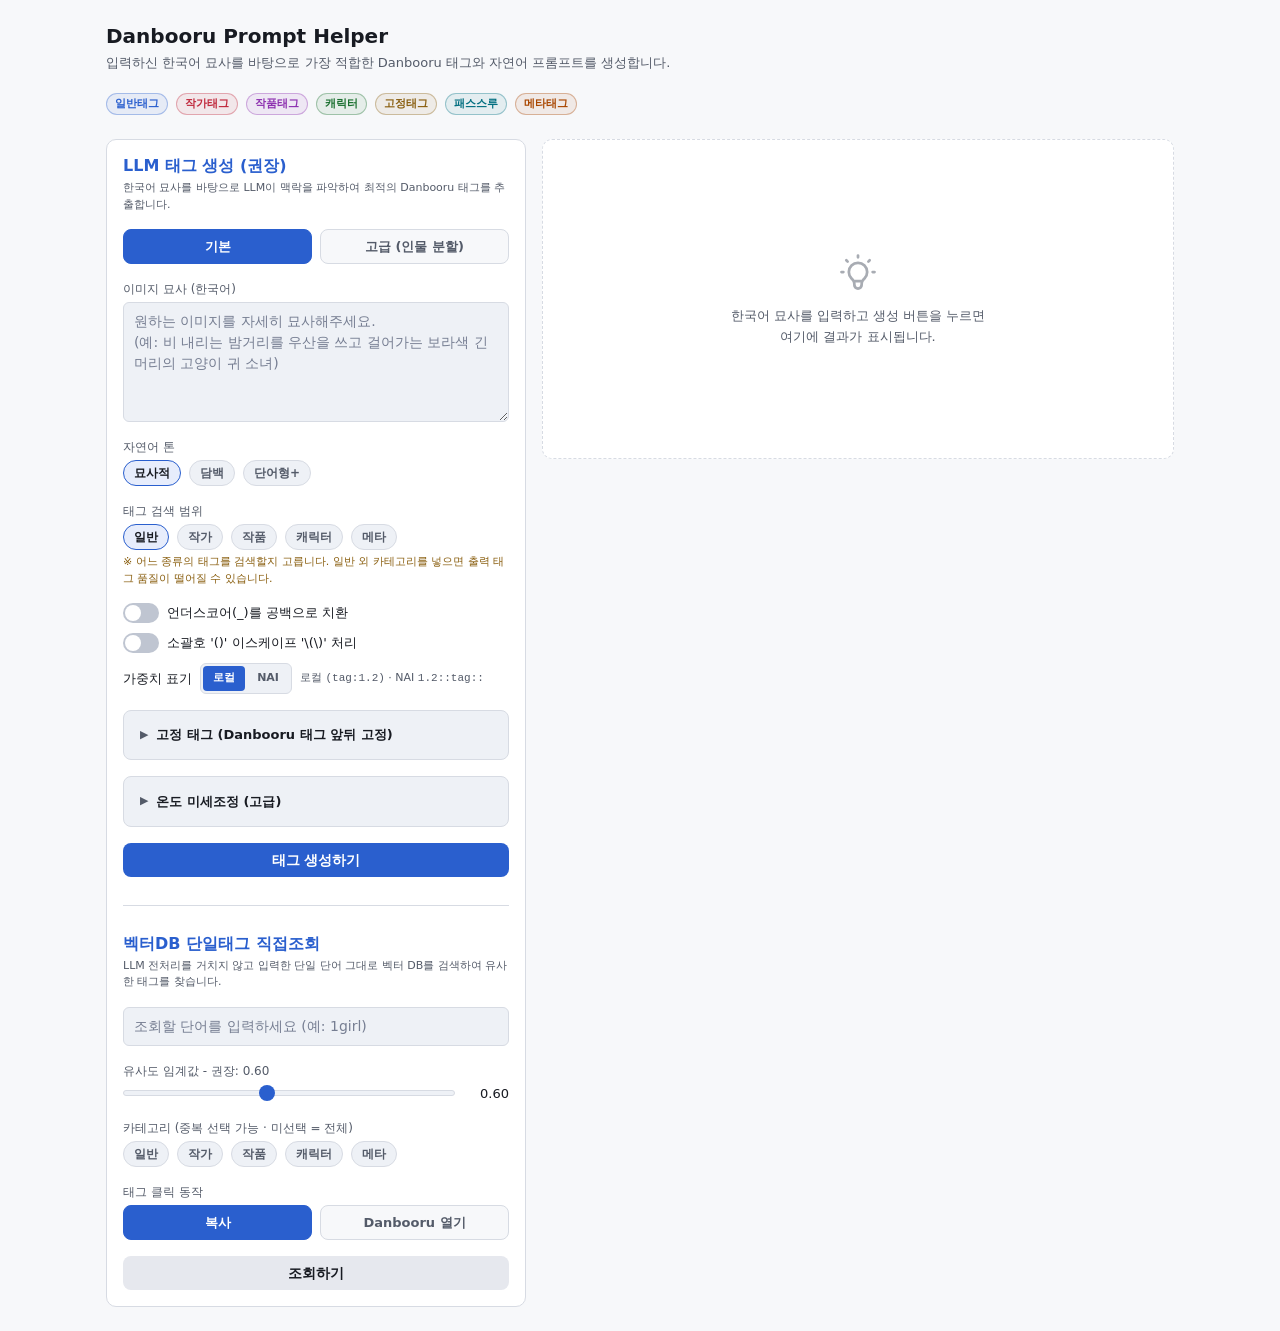
==== commit 880e4977: "feat: 프론트엔드에 디자인 토큰 적용 + 편집칸 blur 버그 수정 design-tokens 규칙대로 화면 스타일을 다시 짰다. - web/css/tokens.css: bund" ====
--- a/index.html
+++ b/index.html
@@ -4,1036 +4,114 @@
     <meta charset="UTF-8" />
     <meta name="viewport" content="width=device-width, initial-scale=1.0" />
     <title>Danbooru Prompt Helper</title>
-    <style>
-      :root {
-        --bg: #0f1115;
-        --panel: #181b22;
-        --border: #2a2e38;
-        --text: #e6e8ee;
-        --dim: #8b91a0;
-        --accent: #7aa2f7;
-        --ok: #9ece6a;
-        --err: #f7768e;
-        --warn: #e0af68;
-        /* JS(복사 버튼 강조)에서 참조하는 변수 */
-        --primary: #7aa2f7;
-      }
-      * {
-        box-sizing: border-box;
-      }
-      body {
-        margin: 0;
-        background: var(--bg);
-        color: var(--text);
-        font:
-          14px/1.5 "Segoe UI",
-          "Malgun Gothic",
-          sans-serif;
-      }
-      .wrap {
-        max-width: 1100px;
-        margin: 0 auto;
-        padding: 24px 16px;
-      }
-      .header h1 {
-        font-size: 20px;
-        margin: 0 0 4px;
-      }
-      .header .subtitle {
-        color: var(--dim);
-        font-size: 13px;
-        margin: 0 0 20px;
-      }
-      .main-grid {
-        display: grid;
-        grid-template-columns: 420px 1fr;
-        gap: 16px;
-        align-items: start;
-      }
-      @media (max-width: 900px) {
-        .main-grid {
-          grid-template-columns: 1fr;
-        }
-      }
-      /* PC: 결과 패널이 스크롤을 따라오게 */
-      @media (min-width: 901px) {
-        #result_panel {
-          position: sticky;
-          top: 16px;
-          max-height: calc(100vh - 32px);
-          overflow-y: auto;
-          scrollbar-width: none;
-        }
-        #result_panel::-webkit-scrollbar {
-          display: none;
-        }
-      }
-      .panel {
-        background: var(--panel);
-        border: 1px solid var(--border);
-        border-radius: 10px;
-        padding: 16px;
-      }
-      label {
-        display: block;
-        font-size: 12px;
-        color: var(--dim);
-        margin: 10px 0 4px;
-      }
-      .form-group:first-child label {
-        margin-top: 0;
-      }
-      textarea,
-      input[type="range"] {
-        width: 100%;
-        background: #11141a;
-        color: var(--text);
-        border: 1px solid var(--border);
-        border-radius: 6px;
-        padding: 8px 10px;
-        font: inherit;
-      }
-      textarea {
-        resize: vertical;
-        min-height: 120px;
-        scrollbar-width: none;
-      }
-      textarea::-webkit-scrollbar {
-        display: none;
-      }
-      textarea:focus,
-      input[type="text"]:focus {
-        outline: none;
-        border-color: var(--accent);
-      }
-      input[type="text"] {
-        width: 100%;
-        background: #11141a;
-        color: var(--text);
-        border: 1px solid var(--border);
-        border-radius: 6px;
-        padding: 8px 10px;
-        font: inherit;
-      }
-      /* 슬라이더 */
-      .slider-group {
-        display: flex;
-        align-items: center;
-        gap: 12px;
-      }
-      input[type="range"] {
-        -webkit-appearance: none;
-        appearance: none;
-        padding: 0;
-        height: 6px;
-        background: #11141a;
-        border: 1px solid var(--border);
-        border-radius: 3px;
-        cursor: pointer;
-      }
-      input[type="range"]::-webkit-slider-thumb {
-        -webkit-appearance: none;
-        appearance: none;
-        width: 16px;
-        height: 16px;
-        border-radius: 50%;
-        background: var(--accent);
-        cursor: pointer;
-        border: 0;
-      }
-      input[type="range"]::-moz-range-thumb {
-        width: 16px;
-        height: 16px;
-        border-radius: 50%;
-        background: var(--accent);
-        cursor: pointer;
-        border: 0;
-      }
-      .val-display {
-        flex: 0 0 auto;
-        min-width: 42px;
-        text-align: right;
-        font-variant-numeric: tabular-nums;
-        color: var(--text);
-        font-size: 13px;
-      }
-      /* 체크박스 */
-      .checkbox-container {
-        display: flex;
-        align-items: center;
-        gap: 8px;
-        margin-top: 10px;
-      }
-      .checkbox-container input[type="checkbox"]:not(.switch) {
-        width: 15px;
-        height: 15px;
-        accent-color: var(--accent);
-        cursor: pointer;
-      }
-      .checkbox-container label {
-        margin: 0;
-        cursor: pointer;
-        color: var(--text);
-        font-size: 13px;
-      }
-      /* iOS 스타일 스위치 토글 (모든 체크박스 공용) */
-      input.switch {
-        appearance: none;
-        -webkit-appearance: none;
-        box-sizing: border-box;
-        position: relative;
-        width: 38px;
-        height: 22px;
-        flex: 0 0 38px;
-        min-width: 38px;
-        border-radius: 999px;
-        background: var(--border);
-        border: none;
-        cursor: pointer;
-        transition: background 0.2s ease;
-        vertical-align: middle;
-      }
-      input.switch::after {
-        content: "";
-        position: absolute;
-        top: 2px;
-        left: 2px;
-        width: 18px;
-        height: 18px;
-        border-radius: 50%;
-        background: #fff;
-        transition: transform 0.2s ease;
-      }
-      input.switch:checked {
-        background: var(--primary);
-      }
-      input.switch:checked::after {
-        transform: translateX(16px);
-      }
-      input.switch:disabled {
-        opacity: 0.45;
-        cursor: not-allowed;
-      }
-      input.switch.switch-sm {
-        width: 32px;
-        height: 18px;
-        flex: 0 0 32px;
-        min-width: 32px;
-      }
-      input.switch.switch-sm::after {
-        top: 2px;
-        left: 2px;
-        width: 14px;
-        height: 14px;
-      }
-      input.switch.switch-sm:checked::after {
-        transform: translateX(14px);
-      }
-      /* 모드 토글 + 고급 분할입력 */
-      .mode-btn {
-        flex: 1;
-        padding: 9px 12px;
-        font-size: 13px;
-        font-weight: 600;
-        color: var(--dim);
-        background: var(--bg);
-        border: 1px solid var(--border);
-        border-radius: 8px;
-        cursor: pointer;
-        transition: all 0.15s;
-      }
-      .mode-btn:hover { color: var(--text); }
-      .mode-btn.active {
-        color: var(--bg);
-        background: var(--primary);
-        border-color: var(--primary);
-      }
-      .char-block {
-        position: relative;
-        padding: 14px;
-        margin-bottom: 12px;
-        background: var(--bg);
-        border: 1px solid var(--border);
-        border-radius: 10px;
-      }
-      .char-block .cb-row {
-        display: flex;
-        gap: 8px;
-        margin-bottom: 8px;
-      }
-      .char-block .cb-field { flex: 1; }
-      .cb-original {
-        display: flex;
-        align-items: center;
-        gap: 7px;
-        font-size: 12px;
-        color: var(--dim);
-        margin-bottom: 12px;
-        padding-right: 30px;   /* 우상단 X 버튼과 겹치지 않게 */
-        cursor: pointer;
-        user-select: none;
-      }
-      .cb-original input { cursor: pointer; }
-      .cat-toggle {
-        padding: 6px 14px;
-        font-size: 12px;
-        font-weight: 600;
-        color: var(--dim);
-        background: var(--bg);
-        border: 1px solid var(--border);
-        border-radius: 999px;
-        cursor: pointer;
-        transition: all 0.15s;
-        user-select: none;
-      }
-      .cat-toggle:hover { color: var(--text); border-color: var(--dim); }
-      .cat-toggle.active {
-        color: var(--bg);
-        background: var(--primary);
-        border-color: var(--primary);
-      }
-      /* 자연어 톤 프리셋 버튼 (cat-toggle 스타일 준용) */
-      .tone-group {
-        display: flex;
-        gap: 8px;
-        flex-wrap: wrap;
-        margin-top: 8px;
-      }
-      .tone-btn {
-        padding: 6px 14px;
-        font-size: 12px;
-        font-weight: 600;
-        color: var(--dim);
-        background: var(--bg);
-        border: 1px solid var(--border);
-        border-radius: 999px;
-        cursor: pointer;
-        transition: all 0.15s;
-        user-select: none;
-      }
-      .tone-btn:hover { color: var(--text); border-color: var(--dim); }
-      .tone-btn.active {
-        color: var(--bg);
-        background: var(--primary);
-        border-color: var(--primary);
-      }
-      /* 인물칸 출처 3택 세그먼트 */
-      .source-seg {
-        display: flex;
-        gap: 4px;
-        background: var(--bg);
-        border: 1px solid var(--border);
-        border-radius: 8px;
-        padding: 3px;
-      }
-      .src-btn {
-        flex: 1;
-        padding: 6px 8px;
-        font-size: 11px;
-        font-weight: 600;
-        color: var(--dim);
-        background: transparent;
-        border: none;
-        border-radius: 6px;
-        cursor: pointer;
-        transition: all 0.15s;
-        user-select: none;
-      }
-      .src-btn:hover { color: var(--text); }
-      .src-btn.active {
-        color: var(--bg);
-        background: var(--primary);
-      }
-      /* 고정태그 위치/우선순위용 소형 세그먼트 */
-      .seg {
-        display: inline-flex;
-        gap: 2px;
-        background: var(--bg);
-        border: 1px solid var(--border);
-        border-radius: 6px;
-        padding: 2px;
-        vertical-align: middle;
-      }
-      .seg-btn {
-        padding: 3px 10px;
-        font-size: 11px;
-        font-weight: 600;
-        color: var(--dim);
-        background: transparent;
-        border: none;
-        border-radius: 4px;
-        cursor: pointer;
-        transition: all 0.12s;
-        user-select: none;
-        white-space: nowrap;
-      }
-      .seg-btn:hover { color: var(--text); }
-      .seg-btn.active { color: var(--bg); background: var(--primary); }
-      /* 고정태그 블록 헤더: 제목 + 컨트롤을 한 줄에 정렬 */
-      .fixed-head {
-        display: flex;
-        align-items: center;
-        gap: 10px;
-        flex-wrap: wrap;
-        margin-bottom: 6px;
-      }
-      .fixed-head .ft-title { font-size: 12px; font-weight: 600; color: var(--text); }
-      .fixed-head .ft-ctl-label { font-size: 11px; color: var(--dim); font-weight: normal; }
-      .cb-label {
-        display: block;
-        font-size: 11px;
-        color: var(--dim);
-        margin-bottom: 4px;
-      }
-      .cb-input, .cb-textarea {
-        width: 100%;
-        padding: 8px 10px;
-        font-size: 13px;
-        color: var(--text);
-        background: var(--panel);
-        border: 1px solid var(--border);
-        border-radius: 6px;
-        box-sizing: border-box;
-        font-family: inherit;
-      }
-      .cb-textarea { resize: vertical; line-height: 1.4; }
-      .cb-input:focus, .cb-textarea:focus {
-        outline: none;
-        border-color: var(--primary);
-      }
-      .cb-remove {
-        position: absolute;
-        top: 10px;
-        right: 10px;
-        width: 22px;
-        height: 22px;
-        display: flex;
-        align-items: center;
-        justify-content: center;
-        line-height: 1;
-        font-size: 16px;
-        padding: 0;
-        color: var(--dim);
-        background: transparent;
-        border: 1px solid var(--border);
-        border-radius: 6px;
-        cursor: pointer;
-      }
-      .cb-remove:hover { color: var(--err); border-color: var(--err); }
-      .add-char-btn {
-        width: 100%;
-        padding: 9px;
-        font-size: 13px;
-        font-weight: 600;
-        color: var(--primary);
-        background: transparent;
-        border: 1px dashed var(--border);
-        border-radius: 8px;
-        cursor: pointer;
-      }
-      .add-char-btn:hover { border-color: var(--primary); }
-      .name-unmatched-note {
-        font-size: 11px;
-        color: var(--warn);
-        margin-top: 2px;
-      }
-      /* 고정 태그 뱃지 (퀄리티/작가) — 색상 토큰 1개로 통일 */
-      .tag.fixed-badge {
-        background: hsla(45, 90%, 55%, 0.14);
-        color: hsl(45, 90%, 68%);
-        border: 1px solid hsla(45, 90%, 55%, 0.45);
-        cursor: default;
-      }
-      .tag.fixed-badge:hover { background: hsla(45, 90%, 55%, 0.14); }
-      /* 패스스루(신규 캐릭터) — 청록 175°. 고정(금 45°)/작품(보라 280°)과 구분. */
-      .tag.passthrough-badge {
-        background: hsla(175, 70%, 45%, 0.14);
-        color: hsl(175, 70%, 60%);
-        border: 1px solid hsla(175, 70%, 45%, 0.45);
-        cursor: default;
-      }
-      .tag.passthrough-badge:hover { background: hsla(175, 70%, 45%, 0.14); }
-      .artist-row {
-        display: flex;
-        align-items: center;
-        gap: 8px;
-        margin-bottom: 8px;
-      }
-      .artist-row .artist-name { flex: 1; }
-      .artist-row .artist-weight {
-        flex: 0 0 72px;
-        width: 72px;
-        text-align: center;
-      }
-      .artist-row .artist-remove {
-        position: static;
-        flex: 0 0 28px;
-      }
-      /* 생성 버튼 */
-      .btn-generate {
-        width: 100%;
-        margin-top: 16px;
-        padding: 11px;
-        border: 0;
-        border-radius: 8px;
-        background: var(--accent);
-        color: #0b0e14;
-        font-weight: 600;
-        font-size: 14px;
-        cursor: pointer;
-        display: flex;
-        align-items: center;
-        justify-content: center;
-        gap: 10px;
-      }
-      .btn-generate:disabled {
-        background: #3a4154;
-        color: #767e92;
-        cursor: not-allowed;
-      }
-      .spinner {
-        display: none;
-        width: 16px;
-        height: 16px;
-        border: 2px solid rgba(11, 14, 20, 0.3);
-        border-top-color: #0b0e14;
-        border-radius: 50%;
-        animation: spin 0.7s linear infinite;
-      }
-      @keyframes spin {
-        to {
-          transform: rotate(360deg);
-        }
-      }
-      .error-msg {
-        display: none;
-        margin-top: 12px;
-        padding: 8px 10px;
-        border-radius: 6px;
-        background: rgba(247, 118, 142, 0.1);
-        border: 1px solid rgba(247, 118, 142, 0.3);
-        color: var(--err);
-        font-size: 13px;
-      }
-      /* 빈 상태 */
-      .empty-state {
-        display: flex;
-        flex-direction: column;
-        align-items: center;
-        justify-content: center;
-        text-align: center;
-        min-height: 320px;
-        color: var(--dim);
-        background: var(--panel);
-        border: 1px dashed var(--border);
-        border-radius: 10px;
-        padding: 24px;
-      }
-      .empty-state svg {
-        width: 44px;
-        height: 44px;
-        margin-bottom: 12px;
-        opacity: 0.5;
-      }
-      .empty-state p {
-        margin: 0;
-        font-size: 13px;
-        line-height: 1.7;
-      }
-      /* 결과 컨테이너 */
-      .results-container {
-        display: none;
-        flex-direction: column;
-        gap: 12px;
-      }
-      .result-box {
-        position: relative;
-        background: var(--panel);
-        border: 1px solid var(--border);
-        border-radius: 10px;
-        padding: 16px;
-      }
-      .result-box h3 {
-        font-size: 12px;
-        text-transform: uppercase;
-        letter-spacing: 0.06em;
-        color: var(--dim);
-        margin: 0 0 12px;
-        font-weight: 600;
-      }
-      /* 태그들 */
-      .tag-list {
-        display: flex;
-        flex-wrap: wrap;
-        gap: 8px;
-      }
-      .tag {
-        display: inline-block;
-        padding: 6px 12px;
-        background: var(--tag-bg);
-        border: 1px solid var(--border);
-        border-radius: 6px;
-        font-size: 13px;
-        color: var(--text);
-        cursor: default;
-      }
-      
-      /* 글로벌 JS 툴팁 */
-      .custom-tooltip {
-        position: fixed;
-        background: rgba(11, 14, 20, 0.95);
-        border: 1px solid var(--border);
-        color: var(--text);
-        font-size: 12px;
-        line-height: 1.4;
-        white-space: pre-wrap;
-        border-radius: 6px;
-        z-index: 9999;
-        pointer-events: none;
-        width: max-content;
-        max-width: 300px;
-        box-shadow: 0 4px 12px rgba(0,0,0,0.5);
-        word-break: keep-all;
-        padding: 8px 12px;
-        display: none;
-        transition: opacity 0.1s;
-      }
-
-      .tag.candidate {
-        background: transparent;
-        border-color: var(--border);
-        color: var(--dim);
-        border-style: dashed;
-      }
-
-      /* 카테고리별 태그 색상 (candidate보다 뒤에 위치하여 우선순위 확보) */
-      .tag.tag-cat-0 {
-        background: hsla(210, 80%, 60%, 0.12);
-        border-color: hsla(210, 80%, 60%, 0.3);
-        color: hsl(210, 80%, 75%);
-      }
-      .tag.tag-cat-1 {
-        background: hsla(350, 80%, 60%, 0.12);
-        border-color: hsla(350, 80%, 60%, 0.3);
-        color: hsl(350, 80%, 75%);
-      }
-      .tag.tag-cat-3 {
-        background: hsla(280, 70%, 60%, 0.12);
-        border-color: hsla(280, 70%, 60%, 0.3);
-        color: hsl(280, 70%, 75%);
-      }
-      .tag.tag-cat-4 {
-        background: hsla(140, 60%, 50%, 0.12);
-        border-color: hsla(140, 60%, 50%, 0.3);
-        color: hsl(140, 60%, 70%);
-      }
-      .tag.tag-cat-5 {
-        background: hsla(30, 80%, 50%, 0.12);
-        border-color: hsla(30, 80%, 50%, 0.3);
-        color: hsl(30, 80%, 70%);
-      }
-      .tag.deletable {
-        cursor: pointer;
-        transition: all 0.2s ease;
-      }
-      .tag.deletable:hover {
-        background: rgba(255, 107, 107, 0.15);
-        color: #ff6b6b;
-        border-color: #ff6b6b;
-        text-decoration: line-through;
-      }
-      /* 가중치가 1.0이 아닌 DB 태그 강조(휠로 조절됨) */
-      .tag.db-tag.weighted {
-        border-color: var(--accent);
-        box-shadow: inset 0 0 0 1px var(--accent);
-        font-weight: 600;
-      }
-      /* 단어형+ 뱃지: 키워드 뱃지 스타일(카테고리 색 미적용). 휠 가중치 강조만. */
-      .tag.nl-phrase-badge.weighted {
-        border-color: var(--dim);
-        box-shadow: inset 0 0 0 1px var(--dim);
-        font-weight: 600;
-      }
-      /* 가중치 조절 중에도 삭제 hover와 구분되도록, weighted hover는 line-through 유지 */
-      /* Danbooru 태그 직접 편집 textarea */
-      .final-edit {
-        width: 100%;
-        box-sizing: border-box;
-        margin-top: 12px;
-        padding: 10px 12px;
-        font-family: ui-monospace, "SFMono-Regular", Menlo, Consolas, monospace;
-        font-size: 13px;
-        line-height: 1.5;
-        color: var(--text);
-        background: var(--bg);
-        border: 1px solid var(--border);
-        border-radius: 8px;
-        resize: vertical;
-        transition: border-color 0.15s;
-      }
-      .final-edit:focus {
-        outline: none;
-        border-color: var(--accent);
-      }
-      .final-edit::placeholder { color: var(--dim); }
-      /* ── 자동완성 드롭다운 ── */
-      .ac-wrap { position: relative; }
-      .ac-dropdown {
-        position: absolute;
-        left: 0;
-        right: 0;
-        top: 100%;
-        margin-top: 2px;
-        z-index: 50;
-        background: var(--panel);
-        border: 1px solid var(--border);
-        border-radius: 8px;
-        box-shadow: 0 8px 24px rgba(0, 0, 0, 0.35);
-        /* 5개까지 보이고(약 34px*5) 나머지는 스크롤로 20개까지 */
-        max-height: 170px;
-        overflow-y: auto;
-        /* 스크롤바 숨김 (Firefox / IE) */
-        scrollbar-width: none;
-        -ms-overflow-style: none;
-      }
-      /* 스크롤바 숨김 (WebKit) */
-      .ac-dropdown::-webkit-scrollbar { width: 0; height: 0; display: none; }
-      .ac-item {
-        display: flex;
-        align-items: center;
-        justify-content: space-between;
-        gap: 10px;
-        padding: 7px 12px;
-        font-size: 13px;
-        cursor: pointer;
-        height: 34px;
-        box-sizing: border-box;
-        border-bottom: 1px solid var(--border);
-      }
-      .ac-item:last-child { border-bottom: none; }
-      .ac-item:hover, .ac-item.active { background: rgba(122, 162, 247, 0.14); }
-      .ac-item .ac-tag {
-        font-family: ui-monospace, "SFMono-Regular", Menlo, Consolas, monospace;
-        color: var(--text);
-        white-space: nowrap;
-        overflow: hidden;
-        text-overflow: ellipsis;
-      }
-      .ac-item .ac-count {
-        font-size: 11px;
-        color: var(--dim);
-        flex-shrink: 0;
-      }
-      /* 인물 그리드 (분할 모드) */
-      .char-grid {
-        display: grid;
-        grid-template-columns: repeat(auto-fill, minmax(180px, 1fr));
-        gap: 10px;
-        margin-top: 12px;
-      }
-      .char-card {
-        background: var(--bg);
-        border: 1px solid var(--border);
-        border-radius: 10px;
-        padding: 11px 12px;
-      }
-      .char-card.char-card-bg {
-        border-color: var(--accent);
-        border-style: dashed;
-      }
-      .char-card .cc-head {
-        font-size: 13px;
-        font-weight: 600;
-        color: var(--text);
-        margin-bottom: 8px;
-        line-height: 1.4;
-      }
-      .char-card .cc-series { color: var(--accent); font-weight: 500; }
-      .char-card .cc-miss {
-        display: inline-block;
-        font-size: 10px;
-        font-weight: 600;
-        color: var(--warn);
-        border: 1px solid var(--warn);
-        border-radius: 4px;
-        padding: 0 4px;
-        vertical-align: middle;
-      }
-      .char-card .cc-pass {
-        display: inline-block;
-        font-size: 10px;
-        font-weight: 600;
-        color: hsl(175, 70%, 60%);
-        border: 1px solid hsla(175, 70%, 45%, 0.6);
-        border-radius: 4px;
-        padding: 0 4px;
-        vertical-align: middle;
-        margin-left: 4px;
-      }
-      .char-card .cc-tags {
-        display: flex;
-        flex-wrap: wrap;
-        gap: 4px;
-      }
-      .char-card .cc-tag {
-        font-size: 11px;
-        color: var(--dim);
-        background: var(--panel);
-        border: 1px solid var(--border);
-        border-radius: 5px;
-        padding: 1px 6px;
-      }
-      .tag.copyable {
-        cursor: pointer;
-        transition: all 0.2s ease;
-      }
-      .tag.copyable:hover {
-        background: rgba(88, 166, 255, 0.15);
-        color: #58a6ff;
-        border-color: #58a6ff;
-      }
-
-      .copy-btn {
-        position: absolute;
-        top: 12px;
-        right: 12px;
-        width: auto;
-        margin: 0;
-        padding: 4px 12px;
-        font-size: 12px;
-        border: 1px solid var(--border);
-        border-radius: 14px;
-        background: #11141a;
-        color: var(--dim);
-        cursor: pointer;
-        transition:
-          border-color 0.12s,
-          color 0.12s;
-      }
-      .copy-btn:hover {
-        border-color: var(--accent);
-        color: var(--text);
-      }
-      .final-prompt {
-        background: #11141a;
-        border: 1px solid var(--border);
-        border-radius: 6px;
-        padding: 12px;
-        font-size: 13px;
-        line-height: 1.6;
-        color: var(--text);
-        word-break: break-word;
-        white-space: pre-wrap;
-        min-height: 24px;
-      }
-      /* 태그 칩 */
-      .tag-list {
-        display: flex;
-        flex-wrap: wrap;
-        gap: 6px;
-        align-items: flex-start;
-        align-content: flex-start;
-      }
-      .tag {
-        flex: 0 0 auto;
-        padding: 5px 10px;
-        font-size: 12px;
-        border: 1px solid var(--border);
-        border-radius: 14px;
-        background: #11141a;
-        color: var(--text);
-        line-height: 1;
-        display: inline-flex;
-        align-items: center;
-      }
-      .advanced-settings {
-        margin-top: 16px;
-        background: #11141a;
-        border: 1px solid var(--border);
-        border-radius: 8px;
-        padding: 16px;
-      }
-      .advanced-settings summary {
-        cursor: pointer;
-        font-weight: 600;
-        font-size: 13px;
-        color: var(--text);
-        list-style: none;
-        display: flex;
-        align-items: center;
-        user-select: none;
-        outline: none;
-      }
-      .advanced-settings summary::-webkit-details-marker {
-        display: none;
-      }
-      .advanced-settings summary::before {
-        content: '▶';
-        font-size: 10px;
-        margin-right: 8px;
-        color: var(--dim);
-        transition: transform 0.2s ease;
-      }
-      .advanced-settings[open] summary::before {
-        transform: rotate(90deg);
-      }
-      .advanced-settings .settings-content {
-        margin-top: 16px;
-        padding-top: 16px;
-        border-top: 1px solid var(--border);
-        display: flex;
-        flex-direction: column;
-        gap: 16px;
-      }
-      .tag.candidate {
-        color: var(--dim);
-        border-style: dashed;
-      }
-      .tag.deletable {
-        cursor: pointer;
-        transition: all 0.2s ease;
-      }
-      .tag.deletable:hover {
-        background: rgba(255, 107, 107, 0.15);
-        color: #ff6b6b;
-        border-color: #ff6b6b;
-        text-decoration: line-through;
-      }
-
-      /* 동일 IP 중복요청 거절 모달 */
-      .dup-modal-overlay {
-        position: fixed; inset: 0; z-index: 2000;
-        background: rgba(0, 0, 0, 0.6);
-        display: flex; align-items: center; justify-content: center;
-        padding: 20px;
-      }
-      .dup-modal-box {
-        background: var(--panel); border: 1px solid var(--border);
-        border-radius: 14px; padding: 28px 24px; max-width: 360px; width: 100%;
-        text-align: center; box-shadow: 0 16px 48px rgba(0, 0, 0, 0.5);
-      }
-      .dup-modal-icon { font-size: 40px; line-height: 1; margin-bottom: 12px; }
-      .dup-modal-title { margin: 0 0 10px; font-size: 17px; color: var(--text); }
-      .dup-modal-msg { margin: 0 0 6px; font-size: 14px; color: var(--text); line-height: 1.5; }
-      .dup-modal-sub { margin: 0 0 20px; font-size: 12px; color: var(--dim); line-height: 1.5; }
-      .dup-modal-btn {
-        padding: 9px 28px; font-size: 14px; font-weight: 600;
-        color: var(--bg); background: var(--primary); border: none;
-        border-radius: 8px; cursor: pointer;
-      }
-      .dup-modal-btn:hover { opacity: 0.9; }
-    </style>
+    <!-- tokens.css(bundle.mjs 생성)·base.css(복사)는 design-tokens 저장소 파일 그대로 — 직접 고치지 않는다.
+         이 앱의 결정은 app-tokens.css(앱 3층)에, 화면 스타일은 layout·controls·results.css 에 있다. -->
+    <link rel="stylesheet" href="/web/css/tokens.css" />
+    <link rel="stylesheet" href="/web/css/base.css" />
+    <link rel="stylesheet" href="/web/css/app-tokens.css" />
+    <link rel="stylesheet" href="/web/css/layout.css" />
+    <link rel="stylesheet" href="/web/css/controls.css" />
+    <link rel="stylesheet" href="/web/css/results.css" />
+    <script type="module" src="/web/js/main.js"></script>
   </head>
   <body>
     <div class="wrap">
-      <div class="header">
+      <header class="header">
         <h1>Danbooru Prompt Helper</h1>
         <p class="subtitle">
           입력하신 한국어 묘사를 바탕으로 가장 적합한 Danbooru 태그와 자연어 프롬프트를 생성합니다.
         </p>
-        <div style="margin-top: 16px; margin-bottom: 24px; display: flex; gap: 8px; flex-wrap: wrap; justify-content: flex-start; cursor: default;">
-          <span class="tag tag-cat-0" style="padding: 2px 8px; font-size: 11px; border-radius: 4px;">일반태그</span>
-          <span class="tag tag-cat-1" style="padding: 2px 8px; font-size: 11px; border-radius: 4px;">작가태그</span>
-          <span class="tag tag-cat-3" style="padding: 2px 8px; font-size: 11px; border-radius: 4px;">작품태그</span>
-          <span class="tag tag-cat-4" style="padding: 2px 8px; font-size: 11px; border-radius: 4px;">캐릭터</span>
-          <span class="tag fixed-badge" style="padding: 2px 8px; font-size: 11px; border-radius: 4px;">고정태그</span>
-          <span class="tag passthrough-badge" style="padding: 2px 8px; font-size: 11px; border-radius: 4px;">패스스루</span>
-          <span class="tag tag-cat-5" style="padding: 2px 8px; font-size: 11px; border-radius: 4px;">메타태그</span>
+        <div class="legend">
+          <span class="tag tag-cat-0">일반태그</span>
+          <span class="tag tag-cat-1">작가태그</span>
+          <span class="tag tag-cat-3">작품태그</span>
+          <span class="tag tag-cat-4">캐릭터</span>
+          <span class="tag fixed-badge">고정태그</span>
+          <span class="tag passthrough-badge">패스스루</span>
+          <span class="tag tag-cat-5">메타태그</span>
         </div>
-      </div>
+      </header>
 
       <div class="main-grid">
         <!-- 왼쪽 패널: 입력부 -->
-        <div class="panel">
-          <h3 style="margin: 0 0 12px 0; font-size: 15px; color: var(--primary);">LLM 태그 생성 (권장)</h3>
-          <p style="font-size: 11px; color: var(--dim); margin-top: 0; margin-bottom: 16px; line-height: 1.4;">
-            한국어 묘사를 바탕으로 LLM이 맥락을 파악하여 최적의 Danbooru 태그를 추출합니다.
-          </p>
-          <div class="form-group" style="margin-top: 8px;">
-            <!-- 1. 모드 토글: 기본 / 고급(인물 분할) -->
-            <div id="mode_toggle" style="display:flex; gap:8px; margin-bottom:16px;">
-              <button type="button" id="mode_basic_btn" class="mode-btn active" onclick="setMode('basic')">기본</button>
-              <button type="button" id="mode_split_btn" class="mode-btn" onclick="setMode('split')">고급 (인물 분할)</button>
-            </div>
-
-            <!-- 2. 입력칸 (최상단) -->
-            <div id="basic_input">
-              <label for="prompt">이미지 묘사 (한국어)</label>
-              <textarea
-                id="prompt"
-                placeholder="원하는 이미지를 자세히 묘사해주세요.&#10;(예: 비 내리는 밤거리를 우산을 쓰고 걸어가는 보라색 긴 머리의 고양이 귀 소녀)"
-              ></textarea>
-            </div>
-
-            <div id="split_input" style="display:none;">
-              <p style="font-size:12px; color:var(--dim); margin:0 0 14px; line-height:1.7;">
-                인물마다 칸을 나눠 입력합니다.<br />
-                다인물 장면에서 인물이 섞이는 걸 막고, 캐릭터 이름을 살린 자연어 프롬프트를 만듭니다.<br />
-                <span style="opacity:0.8;">작품명·캐릭터명은 비워도 됩니다 (묘사만 입력 가능).</span>
-              </p>
-              <div id="char_blocks"></div>
-              <button type="button" class="add-char-btn" onclick="addCharBlock()">+ 인물 추가</button>
-
-              <div class="char-block" style="margin-top:16px; border-color:var(--accent);">
-                <label class="cb-label">배경 / 공통 요소 (한국어)</label>
-                <textarea id="bg_desc" class="cb-textarea" rows="2"
-                  placeholder="예: 비 내리는 밤거리, 네온사인, 벚꽃잎 흩날림"></textarea>
-              </div>
-            </div>
-
-            <!-- 3. 자연어 톤 (전면 노출) -->
-            <label style="margin-top: 20px; display:block;">자연어 톤</label>
-            <div class="tone-group" id="nl_tone_group">
-              <button type="button" class="tone-btn active" data-tone="rich" data-temp="0.4" onclick="setNlTone('rich')">묘사적</button>
-              <button type="button" class="tone-btn" data-tone="plain" data-temp="0.35" onclick="setNlTone('plain')">담백</button>
-              <button type="button" class="tone-btn" data-tone="phrase" data-temp="0.25" onclick="setNlTone('phrase')">단어형+</button>
-            </div>
-
-            <!-- 4. 태그 검색 범위 (기본 모드 전용 — 고급 모드는 4-step 본선/cat3·4 검색 사용) -->
-            <div id="search_range_section">
-              <label style="margin-top: 20px; display:block;">태그 검색 범위</label>
-              <div id="search_pool_categories" style="display:flex; flex-wrap:wrap; gap:8px; margin-top:8px;">
-                <button type="button" class="cat-toggle active" data-pool="0" onclick="togglePoolCat(this)">일반</button>
-                <button type="button" class="cat-toggle" data-pool="1" onclick="togglePoolCat(this)">작가</button>
-                <button type="button" class="cat-toggle" data-pool="3" onclick="togglePoolCat(this)">작품</button>
-                <button type="button" class="cat-toggle" data-pool="4" onclick="togglePoolCat(this)">캐릭터</button>
-                <button type="button" class="cat-toggle" data-pool="5" onclick="togglePoolCat(this)">메타</button>
-              </div>
-              <p style="font-size: 11px; color: var(--warn); margin-top: 4px; line-height: 1.4;">
-                ※ 어느 종류의 태그를 검색할지 고릅니다. 일반 외 카테고리를 넣으면 출력 태그 품질이 떨어질 수 있습니다.
-              </p>
-            </div>
-
-            <!-- 5. 출력 형식 옵션 -->
-            <div class="checkbox-container" style="margin-top:16px;">
-              <input
-                type="checkbox"
-                class="switch"
-                id="replace_underscores"
-                onchange="updatePromptDisplay()"
-              />
-              <label for="replace_underscores"
-                >언더스코어(_)를 공백으로 치환</label
-              >
-            </div>
+        <div class="panel input-panel">
+          <div class="section-head">
+            <h2 class="section-title">LLM 태그 생성 (권장)</h2>
+            <p class="help">한국어 묘사를 바탕으로 LLM이 맥락을 파악하여 최적의 Danbooru 태그를 추출합니다.</p>
+          </div>
+
+          <!-- 1. 모드 토글: 기본 / 고급(인물 분할) -->
+          <div id="mode_toggle" class="toggle-row">
+            <button type="button" id="mode_basic_btn" class="mode-btn active">기본</button>
+            <button type="button" id="mode_split_btn" class="mode-btn">고급 (인물 분할)</button>
+          </div>
+
+          <!-- 2. 입력칸 (최상단) -->
+          <div id="basic_input" class="field">
+            <label for="prompt">이미지 묘사 (한국어)</label>
+            <textarea
+              id="prompt"
+              placeholder="원하는 이미지를 자세히 묘사해주세요.&#10;(예: 비 내리는 밤거리를 우산을 쓰고 걸어가는 보라색 긴 머리의 고양이 귀 소녀)"
+            ></textarea>
+          </div>
+
+          <div id="split_input" class="stack" hidden>
+            <p class="help-lead">
+              인물마다 칸을 나눠 입력합니다.<br />
+              다인물 장면에서 인물이 섞이는 걸 막고, 캐릭터 이름을 살린 자연어 프롬프트를 만듭니다.<br />
+              <span class="text-soft">작품명·캐릭터명은 비워도 됩니다 (묘사만 입력 가능).</span>
+            </p>
+            <div id="char_blocks" class="stack"></div>
+            <button type="button" class="add-char-btn" id="add_char_btn">+ 인물 추가</button>
+            <div class="char-block char-block-bg field">
+              <label class="cb-label" for="bg_desc">배경 / 공통 요소 (한국어)</label>
+              <textarea id="bg_desc" class="cb-textarea" rows="2"
+                placeholder="예: 비 내리는 밤거리, 네온사인, 벚꽃잎 흩날림"></textarea>
+            </div>
+          </div>
+
+          <!-- 3. 자연어 톤 (전면 노출) -->
+          <div class="field">
+            <span class="field-label">자연어 톤</span>
+            <div class="chip-group" id="nl_tone_group">
+              <button type="button" class="tone-btn active" data-tone="rich" data-temp="0.4">묘사적</button>
+              <button type="button" class="tone-btn" data-tone="plain" data-temp="0.35">담백</button>
+              <button type="button" class="tone-btn" data-tone="phrase" data-temp="0.25">단어형+</button>
+            </div>
+          </div>
+
+          <!-- 4. 태그 검색 범위 (기본 모드 전용 — 고급 모드는 4-step 본선/cat3·4 검색 사용) -->
+          <div id="search_range_section" class="field">
+            <span class="field-label">태그 검색 범위</span>
+            <div id="search_pool_categories" class="chip-group">
+              <button type="button" class="cat-toggle active" data-pool="0">일반</button>
+              <button type="button" class="cat-toggle" data-pool="1">작가</button>
+              <button type="button" class="cat-toggle" data-pool="3">작품</button>
+              <button type="button" class="cat-toggle" data-pool="4">캐릭터</button>
+              <button type="button" class="cat-toggle" data-pool="5">메타</button>
+            </div>
+            <p class="help text-warning">
+              ※ 어느 종류의 태그를 검색할지 고릅니다. 일반 외 카테고리를 넣으면 출력 태그 품질이 떨어질 수 있습니다.
+            </p>
+          </div>
+
+          <!-- 5. 출력 형식 옵션 -->
+          <div class="option-list">
             <div class="checkbox-container">
-              <input
-                type="checkbox"
-                class="switch"
-                id="escape_parentheses"
-                onchange="updatePromptDisplay()"
-              />
-              <label for="escape_parentheses"
-                >소괄호 '()' 이스케이프 '\(\)' 처리</label
-              >
-            </div>
-            <div class="checkbox-container" style="align-items:center; gap:10px;">
-              <label style="font-size:13px;">가중치 표기</label>
-              <span class="seg" id="weight_syntax_group" style="margin-top:0;">
-                <button type="button" class="seg-btn active" data-syntax="local" onclick="setWeightSyntax(this)">로컬</button>
-                <button type="button" class="seg-btn" data-syntax="nai" onclick="setWeightSyntax(this)">NAI</button>
+              <input type="checkbox" class="switch" id="replace_underscores" />
+              <label for="replace_underscores">언더스코어(_)를 공백으로 치환</label>
+            </div>
+            <div class="checkbox-container">
+              <input type="checkbox" class="switch" id="escape_parentheses" />
+              <label for="escape_parentheses">소괄호 '()' 이스케이프 '\(\)' 처리</label>
+            </div>
+            <div class="checkbox-container">
+              <span class="option-label">가중치 표기</span>
+              <span class="seg" id="weight_syntax_group">
+                <button type="button" class="seg-btn active" data-syntax="local">로컬</button>
+                <button type="button" class="seg-btn" data-syntax="nai">NAI</button>
               </span>
-              <span style="font-size:11px; color:var(--dim);">로컬 <code>(tag:1.2)</code> · NAI <code>1.2::tag::</code></span>
+              <span class="help">로컬 <code>(tag:1.2)</code> · NAI <code>1.2::tag::</code></span>
             </div>
           </div>
 
@@ -1041,48 +119,47 @@
           <details class="advanced-settings">
             <summary>고정 태그 (Danbooru 태그 앞뒤 고정)</summary>
             <div class="settings-content">
-              <p style="font-size:12px; color:var(--dim); margin:0 0 12px; line-height:1.6;">
+              <p class="help-lead">
                 LLM·DB를 거치지 않고 결과 태그 앞(퀄리티)·뒤(작가)에 그대로 붙습니다.<br />
                 쉼표로 구분해 여러 개 입력할 수 있습니다.<br />
-                <span style="color:var(--warn);">※ 고정 태그는 언더스코어 치환·괄호 이스케이프가 적용되지 않고 입력 그대로 출력됩니다.</span>
+                <span class="text-warning">※ 고정 태그는 언더스코어 치환·괄호 이스케이프가 적용되지 않고 입력 그대로 출력됩니다.</span>
               </p>
-              <div style="margin-bottom: 16px;">
+              <div class="fixed-group">
                 <div class="fixed-head">
                   <span class="ft-title">퀄리티 태그</span>
                   <span class="ft-ctl-label">위치</span>
                   <span class="seg" id="quality_pos_group">
-                    <button type="button" class="seg-btn active" data-pos="front" onclick="setFixedPos('quality', this)">맨앞</button>
-                    <button type="button" class="seg-btn" data-pos="back" onclick="setFixedPos('quality', this)">맨뒤</button>
+                    <button type="button" class="seg-btn active" data-pos="front">맨앞</button>
+                    <button type="button" class="seg-btn" data-pos="back">맨뒤</button>
                   </span>
                 </div>
                 <input type="text" id="fixed_quality" class="cb-input"
-                  placeholder="예: masterpiece, best quality, amazing quality"
-                  oninput="onQualityInput()" />
-                <div class="tag-list" id="quality_badges" style="margin-top:8px;"></div>
-              </div>
-              <div style="margin-bottom: 14px;">
+                  placeholder="예: masterpiece, best quality, amazing quality" />
+                <div class="tag-list" id="quality_badges"></div>
+              </div>
+              <div class="fixed-group">
                 <div class="fixed-head">
                   <span class="ft-title">작가 태그</span>
                   <span class="ft-ctl-label">위치</span>
                   <span class="seg" id="artist_pos_group">
-                    <button type="button" class="seg-btn" data-pos="front" onclick="setFixedPos('artist', this)">맨앞</button>
-                    <button type="button" class="seg-btn active" data-pos="back" onclick="setFixedPos('artist', this)">맨뒤</button>
+                    <button type="button" class="seg-btn" data-pos="front">맨앞</button>
+                    <button type="button" class="seg-btn active" data-pos="back">맨뒤</button>
                   </span>
                   <span class="ft-ctl-label">접두사</span>
                   <span class="seg" id="artist_prefix_group">
-                    <button type="button" class="seg-btn active" data-prefix="" onclick="setArtistPrefix(this)">없음</button>
-                    <button type="button" class="seg-btn" data-prefix="@" onclick="setArtistPrefix(this)">@</button>
-                    <button type="button" class="seg-btn" data-prefix="artist:" onclick="setArtistPrefix(this)">artist:</button>
+                    <button type="button" class="seg-btn active" data-prefix="">없음</button>
+                    <button type="button" class="seg-btn" data-prefix="@">@</button>
+                    <button type="button" class="seg-btn" data-prefix="artist:">artist:</button>
                   </span>
                 </div>
-                <div id="artist_rows"></div>
-                <button type="button" class="add-char-btn" style="margin-top:8px;" onclick="addArtistRow()">+ 작가 추가</button>
-              </div>
-              <div class="fixed-head" style="margin-bottom:0;">
+                <div id="artist_rows" class="stack-sm"></div>
+                <button type="button" class="add-char-btn" id="add_artist_btn">+ 작가 추가</button>
+              </div>
+              <div class="fixed-head">
                 <span class="ft-ctl-label">두 태그가 같은 위치일 때 순서</span>
                 <span class="seg" id="fixed_priority_group">
-                  <button type="button" class="seg-btn active" data-priority="quality" onclick="setFixedPriority(this)">퀄리티 먼저</button>
-                  <button type="button" class="seg-btn" data-priority="artist" onclick="setFixedPriority(this)">작가 먼저</button>
+                  <button type="button" class="seg-btn active" data-priority="quality">퀄리티 먼저</button>
+                  <button type="button" class="seg-btn" data-priority="artist">작가 먼저</button>
                 </span>
               </div>
             </div>
@@ -1091,7 +168,7 @@
           <details class="advanced-settings">
             <summary>온도 미세조정 (고급)</summary>
             <div class="settings-content">
-              <div class="form-group">
+              <div class="field">
                 <label for="threshold">검색 유사도 기준 (Threshold)</label>
                 <div class="slider-group">
                   <input type="range" id="threshold" min="0.5" max="1.0" step="0.01" value="0.80" />
@@ -1099,98 +176,96 @@
                 </div>
               </div>
 
-              <hr style="border: 0; border-top: 1px solid var(--border); margin: 4px 0;" />
-
-              <div style="margin-bottom: -4px;">
-                <h4 style="margin: 0 0 4px 0; font-size: 13px; color: var(--text);">온도 (Temperature) 설정</h4>
-                <p style="font-size: 11px; color: var(--dim); margin: 0; line-height: 1.4;">
+              <hr class="divider" />
+
+              <div class="section-head">
+                <h3 class="sub-title">온도 (Temperature) 설정</h3>
+                <p class="help">
                   낮을수록 기계적으로 변수 없이 주어진 일을 하고, 높을수록 창의성이 늘어납니다.<br/>
                   (너무 높으면 미친 소리를 하기 시작합니다.)
                 </p>
               </div>
 
-              <div class="form-group">
+              <div class="field">
                 <label for="kw_temp">전처리기 온도 - 권장: 0.1</label>
                 <div class="slider-group">
                   <input type="range" id="kw_temp" min="0.0" max="1.5" step="0.1" value="0.1" />
                   <span class="val-display" id="kw_temp_val">0.1</span>
                 </div>
-                <p style="font-size: 11px; color: var(--dim); margin-top: 4px; line-height: 1.4;">
-                  <span style="color: #ff6b6b;"><b>※ 전처리기는 0.1을 강력히 추천합니다.</b></span><br/>
+                <p class="help">
+                  <b class="text-danger">※ 전처리기는 0.1을 강력히 추천합니다.</b><br/>
                   온도를 높이면 사용자의 원래 입력을 무시하고 엉뚱한 키워드를 뽑아내어 <b>의도를 왜곡할 위험</b>이 커집니다.
                 </p>
               </div>
 
-              <div class="form-group">
+              <div class="field">
                 <label for="nl_temp">자연어 생성기 온도 - 권장: 0.4</label>
                 <div class="slider-group">
                   <input type="range" id="nl_temp" min="0.0" max="1.5" step="0.1" value="0.4" />
                   <span class="val-display" id="nl_temp_val">0.4</span>
                 </div>
-                <p style="font-size: 11px; color: var(--dim); margin-top: 4px; line-height: 1.4;">
+                <p class="help">
                   자연어 프롬프트를 얼마나 창의적이고 다채롭게 묘사할지 결정합니다.<br/>
                   낮추면 딱딱해지고 높이면 풍부해지지만, 과하면 묘사가 엇나갈 수 있습니다.<br/>
-                  <span style="opacity:0.8;">위에서 톤을 고르면 이 값이 권장값으로 맞춰집니다.</span>
+                  <span class="text-soft">위에서 톤을 고르면 이 값이 권장값으로 맞춰집니다.</span>
                 </p>
               </div>
             </div>
           </details>
 
-          <button
-            class="btn-generate"
-            id="generate_btn"
-            onclick="generateTags()"
-          >
+          <button type="button" class="btn-generate" id="generate_btn">
             <span>태그 생성하기</span>
-            <div class="spinner" id="spinner"></div>
+            <div class="spinner" id="spinner" hidden></div>
           </button>
 
-          <div class="error-msg" id="error_msg"></div>
-          
-          <hr style="border: 0; border-top: 1px solid var(--border); margin: 32px 0 24px 0;" />
-          
-          <div class="form-group">
-            <h3 style="margin: 0 0 12px 0; font-size: 15px; color: var(--primary);">벡터DB 단일태그 직접조회</h3>
-            <p style="font-size: 11px; color: var(--dim); margin-top: 0; margin-bottom: 12px; line-height: 1.4;">
-              LLM 전처리를 거치지 않고 입력한 단일 단어 그대로 벡터 DB를 검색하여 유사한 태그를 찾습니다.
-            </p>
+          <div class="error-msg" id="error_msg" hidden></div>
+
+          <hr class="divider divider-section" />
+
+          <!-- 벡터DB 단일태그 직접조회 -->
+          <section class="direct-section">
+            <div class="section-head">
+              <h2 class="section-title">벡터DB 단일태그 직접조회</h2>
+              <p class="help">LLM 전처리를 거치지 않고 입력한 단일 단어 그대로 벡터 DB를 검색하여 유사한 태그를 찾습니다.</p>
+            </div>
             <input type="text" id="direct_query" placeholder="조회할 단어를 입력하세요 (예: 1girl)" />
-            
-            <label for="direct_threshold">유사도 임계값 - 권장: 0.60</label>
-            <div class="slider-group" style="margin-bottom: 16px;">
-              <input type="range" id="direct_threshold" min="0.3" max="1.0" step="0.01" value="0.60" oninput="document.getElementById('direct_threshold_val').textContent = parseFloat(this.value).toFixed(2);" />
-              <span class="val-display" id="direct_threshold_val">0.60</span>
-            </div>
-
-            <label class="cb-label" style="margin-bottom:6px;">카테고리 (중복 선택 가능 · 미선택 = 전체)</label>
-            <div id="direct_categories" style="display:flex; flex-wrap:wrap; gap:8px; margin-bottom:16px;">
-              <button type="button" class="cat-toggle" data-cat="0" onclick="toggleCat(this)">일반</button>
-              <button type="button" class="cat-toggle" data-cat="1" onclick="toggleCat(this)">작가</button>
-              <button type="button" class="cat-toggle" data-cat="3" onclick="toggleCat(this)">작품</button>
-              <button type="button" class="cat-toggle" data-cat="4" onclick="toggleCat(this)">캐릭터</button>
-              <button type="button" class="cat-toggle" data-cat="5" onclick="toggleCat(this)">메타</button>
-            </div>
-
-            <label class="cb-label" style="margin-bottom:6px;">태그 클릭 동작</label>
-            <div id="direct_click_mode" style="display:flex; gap:8px; margin-bottom:16px;">
-              <button type="button" class="mode-btn active" data-clickmode="copy" onclick="setDirectClickMode('copy')">복사</button>
-              <button type="button" class="mode-btn" data-clickmode="danbooru" onclick="setDirectClickMode('danbooru')">Danbooru 열기</button>
-            </div>
-            
-            <button
-              class="btn-generate"
-              id="direct_search_btn"
-              onclick="searchDirectDB()"
-              style="background: #2a2e38; border-color: var(--border); color: var(--text); margin-top: 0;"
-            >
+
+            <div class="field">
+              <label for="direct_threshold">유사도 임계값 - 권장: 0.60</label>
+              <div class="slider-group">
+                <input type="range" id="direct_threshold" min="0.3" max="1.0" step="0.01" value="0.60" />
+                <span class="val-display" id="direct_threshold_val">0.60</span>
+              </div>
+            </div>
+
+            <div class="field">
+              <span class="cb-label">카테고리 (중복 선택 가능 · 미선택 = 전체)</span>
+              <div id="direct_categories" class="chip-group">
+                <button type="button" class="cat-toggle" data-cat="0">일반</button>
+                <button type="button" class="cat-toggle" data-cat="1">작가</button>
+                <button type="button" class="cat-toggle" data-cat="3">작품</button>
+                <button type="button" class="cat-toggle" data-cat="4">캐릭터</button>
+                <button type="button" class="cat-toggle" data-cat="5">메타</button>
+              </div>
+            </div>
+
+            <div class="field">
+              <span class="cb-label">태그 클릭 동작</span>
+              <div id="direct_click_mode" class="toggle-row">
+                <button type="button" class="mode-btn active" data-clickmode="copy">복사</button>
+                <button type="button" class="mode-btn" data-clickmode="danbooru">Danbooru 열기</button>
+              </div>
+            </div>
+
+            <button type="button" class="btn-generate btn-secondary" id="direct_search_btn">
               <span>조회하기</span>
-              <div class="spinner" id="direct_spinner" style="border-top-color: var(--text);"></div>
+              <div class="spinner" id="direct_spinner" hidden></div>
             </button>
-            
-            <div class="error-msg" id="direct_error_msg"></div>
-            
-            <div class="tag-list" id="res_direct_db" style="margin-top: 16px; display: none;"></div>
-          </div>
+
+            <div class="error-msg" id="direct_error_msg" hidden></div>
+
+            <div class="tag-list" id="res_direct_db" hidden></div>
+          </section>
         </div>
 
         <!-- 오른쪽 패널: 결과부 -->
@@ -1213,37 +288,29 @@
               한국어 묘사를 입력하고 생성 버튼을 누르면<br />여기에 결과가
               표시됩니다.
             </p>
-            <p id="queue_msg" style="display:none; font-size:16px; color:var(--primary,#6e8efb); font-weight:600; margin-top:8px;"></p>
-          </div>
-
-          <div class="results-container" id="results_container">
+            <p id="queue_msg" class="queue-msg" hidden></p>
+          </div>
+
+          <div class="results-container" id="results_container" hidden>
             <!-- Danbooru태그 박스 (핵심 결과, 최상단) -->
             <div class="result-box" id="final_prompt_box">
               <h3>Danbooru태그</h3>
-              <button
-                class="copy-btn"
-                onclick="copyToClipboard('res_final_prompt')"
-              >
-                복사하기
-              </button>
+              <button type="button" class="copy-btn" data-copy="res_final_prompt">복사하기</button>
               <div class="ac-wrap">
                 <textarea
                   id="final_prompt_edit"
                   class="final-edit"
                   rows="3"
                   placeholder="Danbooru 태그 (쉼표로 구분). 직접 수정하면 아래 뱃지에 반영됩니다. (고정태그 제외)"
-                  oninput="onFinalEditInput(); onAcInput()"
-                  onkeydown="onAcKeydown(event)"
-                  onblur="onFinalEditBlur()"
                   autocomplete="off"
                 ></textarea>
-                <div id="ac_dropdown" class="ac-dropdown" style="display:none;"></div>
-              </div>
-              <div class="tag-list" id="res_final_prompt" style="margin-top: 12px; min-height: 54px;"></div>
+                <div id="ac_dropdown" class="ac-dropdown"></div>
+              </div>
+              <div class="tag-list final-tags" id="res_final_prompt"></div>
             </div>
 
             <!-- 인물 그리드 (분할 모드 전용) -->
-            <div class="result-box" id="char_grid_box" style="display:none;">
+            <div class="result-box" id="char_grid_box" hidden>
               <h3>인물 구성</h3>
               <div id="res_char_grid" class="char-grid"></div>
             </div>
@@ -1251,12 +318,10 @@
             <!-- 자연어 프롬프트 박스 (보조용) -->
             <div class="result-box" id="nl_prompt_box">
               <h3>자연어 프롬프트 (보조용)</h3>
-              <button class="copy-btn" onclick="copyToClipboard('res_nl_prompt')">
-                복사하기
-              </button>
+              <button type="button" class="copy-btn" data-copy="res_nl_prompt">복사하기</button>
               <div class="final-prompt" id="res_nl_prompt"></div>
-              <div id="unmatched_note" style="display:none; margin-top:8px;"></div>
-              <button class="btn-generate" id="copy_all_btn" onclick="copyAll()" style="margin-top: 12px; padding: 8px; font-size: 13px; background: #2a2e38; color: var(--text);">
+              <div id="unmatched_note" hidden></div>
+              <button type="button" class="btn-generate btn-secondary btn-compact" id="copy_all_btn">
                 모두 복사하기 (단보루 태그 + 자연어)
               </button>
             </div>
@@ -1264,1440 +329,29 @@
             <!-- 키워드 박스 -->
             <div class="result-box" id="keywords_box">
               <h3>추출된 핵심 키워드</h3>
-              <div style="font-size: 12px; color: var(--text-dim, #888); margin: 4px 0 2px;">한국어</div>
-              <div class="tag-list" id="res_keywords_ko"></div>
-              <div style="border-top: 1px solid var(--border, #333); margin: 10px 0;"></div>
-              <div style="font-size: 12px; color: var(--text-dim, #888); margin: 4px 0 2px;">영어 (번역)</div>
-              <div class="tag-list" id="res_keywords_en"></div>
+              <div class="keyword-group">
+                <div class="keyword-label">한국어</div>
+                <div class="tag-list" id="res_keywords_ko"></div>
+              </div>
+              <hr class="divider" />
+              <div class="keyword-group">
+                <div class="keyword-label">영어 (번역)</div>
+                <div class="tag-list" id="res_keywords_en"></div>
+              </div>
             </div>
           </div>
         </div>
       </div>
     </div>
 
-    <script>
-      let currentResultData = null;
-      let lastDirectDBResults = null;
-      let tagInfo = new Map();
-      // 자동완성용: 태그별 {tag, postCount, hay(소문자 tag+desc)} + bigram 역인덱스.
-      let acEntries = [];               // 전체 엔트리(검색 대상)
-      const acBigram = new Map();       // bigram → Set(entry index) (substring 후보 좁히기)
-
-      // ── 입력 모드 (기본 한문장 / 고급 인물분할) ──
-      let currentMode = "basic";
-      let currentNlTone = "rich";   // 자연어 톤 프리셋 (rich/plain)
-      // 단어형+(phrase) 뱃지의 현재 가중치 문자열. danbooru final_prompt 와 분리해
-      // NL 박스만 갱신한다(서로 오염 방지). 빈 문자열이면 뱃지 모드 아님.
-      let currentNlPhraseString = "";
-      // 작가 태그 접두사: "" (없음) / "@" / "artist:"
-      let currentArtistPrefix = "";
-      function setArtistPrefix(btn) {
-        currentArtistPrefix = btn.dataset.prefix;
-        document.querySelectorAll("#artist_prefix_group .seg-btn").forEach((b) => {
-          b.classList.toggle("active", b === btn);
-        });
-        refreshFixedTags();
-      }
-      // 고정태그 위치(앞/뒤) + 우선순위. 기본: 퀄리티=앞, 작가=뒤, 우선순위=퀄리티.
-      let fixedPos = { quality: "front", artist: "back" };
-      let fixedPriority = "quality";   // 같은 위치일 때 누가 먼저 ("quality"/"artist")
-      function setFixedPos(which, btn) {
-        fixedPos[which] = btn.dataset.pos;
-        const grp = which === "quality" ? "#quality_pos_group" : "#artist_pos_group";
-        document.querySelectorAll(grp + " .seg-btn").forEach((b) => {
-          b.classList.toggle("active", b === btn);
-        });
-        refreshFixedTags();
-      }
-      function setFixedPriority(btn) {
-        fixedPriority = btn.dataset.priority;
-        document.querySelectorAll("#fixed_priority_group .seg-btn").forEach((b) => {
-          b.classList.toggle("active", b === btn);
-        });
-        refreshFixedTags();
-      }
-      // 가중치 표기: "local" => (tag:weight) / "nai" => weight::tag::
-      // 내부 상태(final_prompt, currentNlPhraseString)는 항상 로컬 표기로 저장하고,
-      // 표시/복사 시 formatTagWeight 에서만 변환한다(단일 진실원천).
-      let currentWeightSyntax = "local";
-      function setWeightSyntax(btn) {
-        currentWeightSyntax = btn.dataset.syntax;
-        document.querySelectorAll("#weight_syntax_group .seg-btn").forEach((b) => {
-          b.classList.toggle("active", b === btn);
-        });
-        // 작가 weight 입력 하한도 표기에 맞춰 조정(NAI 음수 허용)
-        document.querySelectorAll("#artist_rows .artist-weight").forEach((inp) => {
-          inp.min = (currentWeightSyntax === "nai") ? "-10" : "0";
-        });
-        renderQualityBadges();   // 퀄리티 뱃지 표기 갱신
-        if (currentResultData && currentResultData.final_prompt) displayResults();
-        else if (currentNlPhraseString) renderNlPhraseBadges(currentNlPhraseString);
-      }
-      // 현재 표기의 가중치 하한(휠/입력 클램프용). NAI 는 음수 정식 지원.
-      function weightFloor() {
-        return (currentWeightSyntax === "nai") ? -10 : 0.1;
-      }      let charBlockSeq = 0;
-
-      // ── 직접조회 태그 클릭 동작 (copy / danbooru) ──
-      let directClickMode = "copy";
-      // ── 태그 검색 범위 (카테고리 다중선택, 전면 노출) ──
-      function togglePoolCat(btn) {
-        btn.classList.toggle("active");
-      }
-      // 현재 선택된 검색 범위 카테고리. 활성 버튼 수집.
-      // 아무것도 안 켜져 있으면 null(=백엔드에서 일반 cat0 폴백).
-      function getSearchPoolCategories() {
-        const cats = Array.from(
-          document.querySelectorAll("#search_pool_categories .cat-toggle.active")
-        ).map((b) => parseInt(b.dataset.pool, 10));
-        return cats.length ? cats : null;
-      }
-
-      function toggleCat(btn) {
-        btn.classList.toggle("active");
-      }
-
-      function setDirectClickMode(mode) {
-        directClickMode = mode;
-        document.querySelectorAll("#direct_click_mode .mode-btn").forEach((b) => {
-          b.classList.toggle("active", b.dataset.clickmode === mode);
-        });
-        if (lastDirectDBResults) renderDirectDBResults(); // 이미 뜬 결과의 클릭 동작 갱신
-      }
-
-      function escapeHtml(s) {
-        return String(s).replace(/[&<>"']/g, (c) => (
-          { "&": "&amp;", "<": "&lt;", ">": "&gt;", '"': "&quot;", "'": "&#39;" }[c]
-        ));
-      }
-
-      // 자연어 톤 프리셋 선택. 톤을 고르면 nl_temp 슬라이더를 그 톤의 권장온도로
-      // 점프시킨다(프리셋 동작). 이후 사용자가 슬라이더로 미세조정 가능.
-      function setNlTone(tone) {
-        currentNlTone = tone;
-        document.querySelectorAll("#nl_tone_group .tone-btn").forEach((b) => {
-          const on = b.dataset.tone === tone;
-          b.classList.toggle("active", on);
-          if (on) {
-            // 권장온도로 슬라이더/표시값 동기화
-            const t = b.dataset.temp;
-            const slider = document.getElementById("nl_temp");
-            const valEl = document.getElementById("nl_temp_val");
-            if (slider) slider.value = t;
-            if (valEl) valEl.textContent = t;
-          }
-        });
-      }
-
-      function setMode(mode) {
-        currentMode = mode;
-        const isSplit = mode === "split";
-        document.getElementById("basic_input").style.display = isSplit ? "none" : "block";
-        document.getElementById("split_input").style.display = isSplit ? "block" : "none";
-        document.getElementById("mode_basic_btn").classList.toggle("active", !isSplit);
-        document.getElementById("mode_split_btn").classList.toggle("active", isSplit);
-        // 검색 범위는 기본 모드 전용(고급 모드는 백엔드가 4-step 본선/cat3·4 검색 사용).
-        const srs = document.getElementById("search_range_section");
-        if (srs) srs.style.display = isSplit ? "none" : "block";
-        // 고급 모드 첫 진입 시 인물칸 1개 자동 생성
-        if (isSplit && document.querySelectorAll("#char_blocks .char-block").length === 0) {
-          addCharBlock();
-        }
-      }
-
-      function addCharBlock() {
-        charBlockSeq += 1;
-        const n = charBlockSeq;
-        const div = document.createElement("div");
-        div.className = "char-block";
-        div.dataset.idx = n;
-        div.innerHTML = `
-          <button type="button" class="cb-remove" title="삭제" onclick="removeCharBlock(${n})">×</button>
-          <label class="cb-label">캐릭터 출처</label>
-          <div class="source-seg" data-source="db">
-            <button type="button" class="src-btn active" data-src="db" onclick="setCharSource(this,'db')">DB에서 찾기</button>
-            <button type="button" class="src-btn" data-src="passthrough" onclick="setCharSource(this,'passthrough')">DB에 없는 캐릭터</button>
-            <button type="button" class="src-btn" data-src="original" onclick="setCharSource(this,'original')">오리지널</button>
-          </div>
-          <p class="src-hint" style="font-size:11px; color:var(--dim); margin:6px 0 12px; line-height:1.5;">DB에 등록된 캐릭터를 검색해 태그를 가져옵니다.</p>
-          <div class="cb-row">
-            <div class="cb-field">
-              <label class="cb-label">작품명 (옵션)</label>
-              <input type="text" class="cb-input cb-series" placeholder="예: 원신 / Genshin Impact" />
-            </div>
-            <div class="cb-field">
-              <label class="cb-label">캐릭터명 (옵션)</label>
-              <input type="text" class="cb-input cb-name" placeholder="예: raiden shogun / 임시이름" />
-            </div>
-          </div>
-          <label class="cb-label">캐릭터 묘사 (한국어)</label>
-          <textarea class="cb-textarea cb-desc" rows="2" placeholder="예: 은발, 보라눈, 보라색 기모노, 우산을 든 포즈"></textarea>
-        `;
-        document.getElementById("char_blocks").appendChild(div);
-      }
-
-      // 캐릭터 출처 3택: db(기본) / passthrough(신규) / original(오리지널).
-      // 기존 is_original/is_passthrough 불리언을 이 단일 상태에서 payload 수집 시 파생한다.
-      const _SRC_HINT = {
-        db: "DB에 등록된 캐릭터를 검색해 태그를 가져옵니다.",
-        passthrough: "DB에 없는 신규 캐릭터입니다. 입력한 이름을 그대로 자연어와 태그 맨 앞에 사용합니다.",
-        original: "오리지널 캐릭터입니다. 작품/캐릭터명 없이 묘사만 쓰며, 이름은 자동 생성됩니다.",
-      };
-      function setCharSource(btn, src) {
-        const block = btn.closest(".char-block");
-        const seg = block.querySelector(".source-seg");
-        seg.dataset.source = src;
-        seg.querySelectorAll(".src-btn").forEach((b) => {
-          b.classList.toggle("active", b.dataset.src === src);
-        });
-        const hint = block.querySelector(".src-hint");
-        if (hint) hint.textContent = _SRC_HINT[src] || "";
-        const series = block.querySelector(".cb-series");
-        const name = block.querySelector(".cb-name");
-        // 오리지널: 작품/캐릭터명 비활성+비움(이름 자동 생성). db/passthrough: 입력 살림.
-        const lock = src === "original";
-        [series, name].forEach((el) => {
-          el.disabled = lock;
-          if (lock) el.value = "";
-          el.style.opacity = lock ? "0.4" : "1";
-        });
-        // passthrough 는 시각적으로 점선 표시(DB 미경유 신규).
-        block.style.outline = src === "passthrough" ? "1px dashed var(--accent)" : "";
-        block.style.outlineOffset = src === "passthrough" ? "2px" : "";
-      }
-
-      function removeCharBlock(n) {
-        const blocks = document.querySelectorAll("#char_blocks .char-block");
-        if (blocks.length <= 1) return; // 최소 1칸 유지
-        const el = document.querySelector(`#char_blocks .char-block[data-idx="${n}"]`);
-        if (el) el.remove();
-      }
-
-      async function loadTagDescriptions() {
-        try {
-          const response = await fetch('/danbooru-tags.csv');
-          if (!response.ok) return;
-          const text = await response.text();
-          
-          const lines = text.split('\n');
-          for (let i = 1; i < lines.length; i++) {
-            const line = lines[i].trim();
-            if (!line) continue;
-            
-            const firstComma = line.indexOf(',');
-            if (firstComma === -1) continue;
-            const name = line.substring(0, firstComma).trim();
-            
-            const secondComma = line.indexOf(',', firstComma + 1);
-            if (secondComma === -1) continue;
-            const categoryStr = line.substring(firstComma + 1, secondComma).trim();
-            
-            const thirdComma = line.indexOf(',', secondComma + 1);
-            
-            if (thirdComma !== -1) {
-              // field2 = post_count, field3~ = description
-              const postCount = parseInt(line.substring(secondComma + 1, thirdComma).trim()) || 0;
-              let desc = line.substring(thirdComma + 1).trim();
-              if (desc.startsWith('"') && desc.endsWith('"')) {
-                desc = desc.substring(1, desc.length - 1);
-              }
-              tagInfo.set(name, { desc: desc, category: parseInt(categoryStr) });
-              // 자동완성 인덱스: 영어 태그 + 설명문(한글 별칭 포함) 전체를 substring 대상으로.
-              acEntries.push({ tag: name, postCount: postCount, hay: (name + " " + desc).toLowerCase() });
-            }
-          }
-          buildAcBigramIndex();
-          console.log("Loaded tag info: " + tagInfo.size + " / AC entries: " + acEntries.length);
-        } catch (err) {
-          console.warn("Failed to load tag info:", err);
-        }
-      }
-
-      // ── 자동완성 인덱스/검색 ──────────────────────────────────────
-      // bigram(연속 2글자) 역인덱스. substring 쿼리를 bigram으로 쪼개 후보 엔트리를
-      // 교집합으로 좁힌 뒤 정밀 substring 필터 → post_count 정렬. (영/한 모두 동작)
-      function _bigrams(str) {
-        const out = new Set();
-        const t = str.toLowerCase();
-        for (let i = 0; i < t.length - 1; i++) {
-          const bg = t.substring(i, i + 2);
-          if (bg.trim().length === 2) out.add(bg);  // 공백 포함 bigram 제외
-        }
-        return out;
-      }
-
-      function buildAcBigramIndex() {
-        acBigram.clear();
-        for (let i = 0; i < acEntries.length; i++) {
-          const seen = _bigrams(acEntries[i].hay);
-          seen.forEach((bg) => {
-            let set = acBigram.get(bg);
-            if (!set) { set = new Set(); acBigram.set(bg, set); }
-            set.add(i);
-          });
-        }
-      }
-
-      // 쿼리 → 상위 N개 엔트리(post_count 내림차순).
-      function searchAutocomplete(query, limit) {
-        const q = query.trim().toLowerCase();
-        if (q.length < 1) return [];
-
-        let candidateIdx = null;
-        if (q.length >= 2) {
-          // bigram 교집합으로 후보 좁히기
-          const qbgs = [..._bigrams(q)];
-          if (qbgs.length) {
-            for (const bg of qbgs) {
-              const set = acBigram.get(bg);
-              if (!set) { candidateIdx = new Set(); break; }   // 하나라도 없으면 매치 0
-              if (candidateIdx === null) {
-                candidateIdx = new Set(set);
-              } else {
-                // 교집합
-                const next = new Set();
-                for (const i of candidateIdx) if (set.has(i)) next.add(i);
-                candidateIdx = next;
-              }
-              if (candidateIdx.size === 0) break;
-            }
-          }
-        }
-        // 후보가 정해졌으면 그 안에서, 아니면(1글자) 전체에서 substring 정밀 필터
-        const pool = candidateIdx ? [...candidateIdx].map((i) => acEntries[i]) : acEntries;
-        const hits = [];
-        for (const e of pool) {
-          if (e.hay.includes(q)) hits.push(e);
-        }
-        hits.sort((a, b) => b.postCount - a.postCount);
-        return hits.slice(0, limit);
-      }
-
-      document.addEventListener("DOMContentLoaded", loadTagDescriptions);
-      document.addEventListener("DOMContentLoaded", () => { addArtistRow(); renderQualityBadges(); });
-
-      // 글로벌 툴팁 JS 로직
-      const globalTooltip = document.createElement('div');
-      globalTooltip.className = 'custom-tooltip';
-      document.body.appendChild(globalTooltip);
-
-      document.addEventListener('mouseover', (e) => {
-        const tag = e.target.closest('[data-tooltip]');
-        if (tag) {
-          globalTooltip.textContent = tag.getAttribute('data-tooltip');
-          globalTooltip.style.display = 'block';
-          
-          const rect = tag.getBoundingClientRect();
-          let topPos = rect.top - 8;
-          let transform = 'translate(-50%, -100%)';
-          
-          // 화면 위쪽으로 잘릴 것 같으면 툴팁을 아래로 표시
-          if (topPos < 50) {
-            topPos = rect.bottom + 8;
-            transform = 'translate(-50%, 0)';
-          }
-          
-          // 화면 왼쪽/오른쪽으로 잘릴 것 같으면 보정 (선택적)
-          let leftPos = rect.left + (rect.width / 2);
-          
-          globalTooltip.style.left = leftPos + 'px';
-          globalTooltip.style.top = topPos + 'px';
-          globalTooltip.style.transform = transform;
-        }
-      });
-
-      document.addEventListener('mouseout', (e) => {
-        const tag = e.target.closest('[data-tooltip]');
-        if (tag) {
-          globalTooltip.style.display = 'none';
-        }
-      });
-
-      // 스크롤 시 툴팁 숨기기 (위치 어긋남 방지)
-      document.addEventListener('scroll', () => {
-        globalTooltip.style.display = 'none';
-      }, true);
-
-      const thresholdSlider = document.getElementById("threshold");
-      const thresholdVal = document.getElementById("threshold_val");
-      const kwTempSlider = document.getElementById("kw_temp");
-      const kwTempVal = document.getElementById("kw_temp_val");
-      const nlTempSlider = document.getElementById("nl_temp");
-      const nlTempVal = document.getElementById("nl_temp_val");
-
-      thresholdSlider.addEventListener("input", (e) => {
-        thresholdVal.textContent = parseFloat(e.target.value).toFixed(2);
-      });
-      kwTempSlider.addEventListener("input", (e) => {
-        kwTempVal.textContent = parseFloat(e.target.value).toFixed(1);
-      });
-      nlTempSlider.addEventListener("input", (e) => {
-        nlTempVal.textContent = parseFloat(e.target.value).toFixed(1);
-      });
-
-      async function generateTags() {
-        const btn = document.getElementById("generate_btn");
-        const spinner = document.getElementById("spinner");
-        const btnText = btn.querySelector("span");
-        const resultsContainer = document.getElementById("results_container");
-        const emptyState = document.getElementById("empty_state");
-        const errorMsg = document.getElementById("error_msg");
-
-        // 초기화
-        errorMsg.style.display = "none";
-        resultsContainer.style.display = "none";
-        emptyState.style.display = "flex";
-        btn.disabled = true;
-        spinner.style.display = "block";
-        btnText.textContent = "생성 준비 중...";
-        
-        currentResultData = {};
-        // 새 생성 시작: 편집 textarea 비움(이전 결과 잔류 방지)
-        const _fpEdit = document.getElementById("final_prompt_edit");
-        if (_fpEdit) _fpEdit.value = "";
-
-        const splitUnmatchedNames = [];
-        const _note = document.getElementById("unmatched_note");
-        if (_note) { _note.style.display = "none"; _note.innerHTML = ""; }
-        const _grid = document.getElementById("char_grid_box");
-        if (_grid) _grid.style.display = "none";
-
-        let payload, apiUrl;
-        if (currentMode === "split") {
-          apiUrl = "/api/generate_split";
-          const characters = [];
-          document.querySelectorAll("#char_blocks .char-block").forEach((blk) => {
-            // 출처 3택 세그먼트 상태에서 is_original/is_passthrough 를 파생.
-            const seg = blk.querySelector(".source-seg");
-            const src = seg ? seg.dataset.source : "db";
-            const isOriginal = src === "original";
-            const isPassthrough = src === "passthrough";
-            // 오리지널은 이름/작품을 비우지만, db/passthrough 는 살려둔다(이름을 NL 핸들로 사용).
-            const name = isOriginal ? "" : blk.querySelector(".cb-name").value.trim();
-            const series = isOriginal ? "" : blk.querySelector(".cb-series").value.trim();
-            const desc = blk.querySelector(".cb-desc").value.trim();
-            if (name || series || desc) {
-              characters.push({ name, series, desc, is_original: isOriginal, is_passthrough: isPassthrough });
-            }
-          });
-          const background = document.getElementById("bg_desc").value.trim();
-          if (characters.length === 0 && !background) {
-            showError("인물 또는 배경을 하나 이상 입력해주세요.");
-            resetButton();
-            return;
-          }
-          payload = {
-            characters,
-            background,
-            nl_temperature: parseFloat(document.getElementById("nl_temp").value),
-            nl_tone: currentNlTone,
-          };
-        } else {
-          apiUrl = "/api/generate";
-          payload = {
-            prompt: document.getElementById("prompt").value.trim(),
-            threshold: parseFloat(document.getElementById("threshold").value),
-            kw_temperature: parseFloat(document.getElementById("kw_temp").value),
-            nl_temperature: parseFloat(document.getElementById("nl_temp").value),
-            nl_tone: currentNlTone,
-            search_categories: getSearchPoolCategories(),
-          };
-          if (!payload.prompt) {
-            showError("이미지 묘사를 입력해주세요.");
-            resetButton();
-            return;
-          }
-        }
-
-        try {
-          const response = await fetch(apiUrl, {
-            method: "POST",
-            headers: { "Content-Type": "application/json" },
-            body: JSON.stringify(payload),
-          });
-
-          if (!response.ok) {
-            const errData = await response.json().catch(() => ({}));
-            throw new Error(
-              errData.detail || `서버 에러가 발생했습니다: ${response.status}`,
-            );
-          }
-
-          const reader = response.body.getReader();
-          const decoder = new TextDecoder();
-          let buffer = "";
-
-          while (true) {
-            const { done, value } = await reader.read();
-            if (done) break;
-            
-            buffer += decoder.decode(value, { stream: true });
-            const lines = buffer.split("\n");
-            buffer = lines.pop();
-
-            for (const line of lines) {
-              if (!line.trim()) continue;
-              const chunk = JSON.parse(line);
-              if (chunk.status === "rejected" || chunk.reason === "duplicate_ip") {
-                showDuplicateModal(chunk.message || "동일 IP로 처리 중인 작업이 있습니다.");
-                await reader.cancel();
-                resetButton();
-                return;
-              }
-              if (chunk.status) {
-                btnText.textContent = chunk.status;
-                // 대기 메시지는 결과 영역(빈 상태)에 크게 표시
-                const qm = document.getElementById("queue_msg");
-                if (qm) {
-                  if (chunk.status.indexOf("대기") !== -1) {
-                    qm.textContent = "⏳ " + chunk.status;
-                    qm.style.display = "block";
-                  } else {
-                    qm.style.display = "none";
-                  }
-                }
-              }
-              if (chunk.data && Object.keys(chunk.data).length > 0) {
-                // 분할모드: 인물별 character 이벤트는 배열로 누적(그리드 + 미스 표시)
-                if (chunk.data.character) {
-                  const ch = chunk.data.character;
-                  if (!currentResultData) currentResultData = {};
-                  if (!currentResultData.characters) currentResultData.characters = [];
-                  currentResultData.characters.push(ch);
-                  if (ch.name_unmatched && ch.name) {
-                    splitUnmatchedNames.push(ch.name);
-                    const note = document.getElementById("unmatched_note");
-                    note.style.display = "block";
-                    note.innerHTML =
-                      '<span class="name-unmatched-note">⚠ DB에 없는 캐릭터(태그 미검색, 자연어에만 이름 사용): ' +
-                      splitUnmatchedNames.map(escapeHtml).join(", ") + "</span>";
-                  }
-                  delete chunk.data.character; // spread 대상에서 제외(이미 배열에 넣음)
-                }
-                currentResultData = { ...currentResultData, ...chunk.data };
-                displayResults();
-              }
-            }
-          }
-        } catch (err) {
-          showError(err.message || "API 서버에 연결할 수 없습니다.");
-        } finally {
-          resetButton();
-        }
-      }
-
-      async function searchDirectDB() {
-        const query = document.getElementById("direct_query").value.trim();
-        const threshold = parseFloat(document.getElementById("direct_threshold").value);
-        
-        const btn = document.getElementById("direct_search_btn");
-        const spinner = document.getElementById("direct_spinner");
-        const btnText = btn.querySelector("span");
-        const errorMsg = document.getElementById("direct_error_msg");
-        const resultContainer = document.getElementById("res_direct_db");
-        
-        errorMsg.style.display = "none";
-        resultContainer.style.display = "none";
-        
-        if (!query) {
-          errorMsg.textContent = "조회할 단어를 입력해주세요.";
-          errorMsg.style.display = "block";
-          return;
-        }
-
-        btn.disabled = true;
-        spinner.style.display = "block";
-        btnText.textContent = "조회 중...";
-
-        const categories = Array.from(
-          document.querySelectorAll(".cat-toggle[data-cat].active")
-        ).map((b) => parseInt(b.dataset.cat, 10));
-
-        try {
-          const response = await fetch("/api/direct_search", {
-            method: "POST",
-            headers: { "Content-Type": "application/json" },
-            body: JSON.stringify({
-              query: query,
-              threshold: threshold,
-              top_k: 20,
-              categories: categories.length ? categories : null,
-            }),
-          });
-
-          if (!response.ok) {
-            const errData = await response.json().catch(() => ({}));
-            throw new Error(errData.detail || `서버 에러가 발생했습니다: ${response.status}`);
-          }
-
-          const data = await response.json();
-          lastDirectDBResults = data.results || [];
-          renderDirectDBResults();
-          
-          const resultContainer = document.getElementById("res_direct_db");
-          resultContainer.style.display = "flex";
-          
-        } catch (err) {
-          errorMsg.textContent = err.message || "API 서버에 연결할 수 없습니다.";
-          errorMsg.style.display = "block";
-        } finally {
-          btn.disabled = false;
-          spinner.style.display = "none";
-          btnText.textContent = "조회하기";
-        }
-      }
-
-      function renderDirectDBResults() {
-        if (!lastDirectDBResults) return;
-        const resultContainer = document.getElementById("res_direct_db");
-        const replaceUnderscores = document.getElementById("replace_underscores").checked;
-        const escapeParentheses = document.getElementById("escape_parentheses").checked;
-        
-        resultContainer.innerHTML = "";
-        
-        if (lastDirectDBResults.length === 0) {
-          resultContainer.innerHTML = '<span style="color: var(--dim); font-size: 13px;">매칭된 태그가 없습니다.</span>';
-        } else {
-          lastDirectDBResults.forEach((item) => {
-            const el = document.createElement("span");
-            el.className = "tag candidate copyable";
-            
-            let tagText = item.tag;
-            if (replaceUnderscores) tagText = tagText.replace(/_/g, " ");
-            if (escapeParentheses) tagText = tagText.replace(/\(/g, "\\(").replace(/\)/g, "\\)");
-            
-            el.textContent = `${tagText} (${item.score.toFixed(2)})`;
-            el.style.cursor = "pointer";
-            
-            let descText = "";
-            const cleanTag = item.tag.trim();
-            if (tagInfo.has(cleanTag)) {
-              const info = tagInfo.get(cleanTag);
-              descText = info.desc;
-              el.classList.add("tag-cat-" + info.category);
-            }
-            
-            let tooltipDesc = descText ? descText : item.tag + "\n\n(설명 없음)";
-            const clickHint = directClickMode === "danbooru"
-              ? "\n\n(클릭하여 Danbooru 열기)"
-              : "\n\n(클릭하여 복사)";
-            el.setAttribute("data-tooltip", tooltipDesc + clickHint);
-
-            if (directClickMode === "danbooru") {
-              el.onclick = () => {
-                // Danbooru 태그 검색은 원본 언더스코어 형태 사용(공백/이스케이프 미적용)
-                const url = "https://danbooru.donmai.us/posts?tags=" +
-                  encodeURIComponent(item.tag);
-                window.open(url, "_blank", "noopener");
-              };
-            } else {
-              el.onclick = () => {
-                doCopy(tagText, () => {
-                  const originalText = el.textContent;
-                  const originalBg = el.style.background;
-                  const originalColor = el.style.color;
-                  const originalBorder = el.style.borderColor;
-                  const originalWidth = el.style.width;
-
-                  const currentWidth = el.offsetWidth;
-                  el.style.width = currentWidth + "px";
-                  el.style.display = "inline-flex";
-                  el.style.justifyContent = "center";
-                  el.style.alignItems = "center";
-                  el.style.boxSizing = "border-box";
-
-                  el.textContent = "복사!";
-                  el.style.color = "#0b0e14";
-                  el.style.background = "var(--primary)";
-                  el.style.borderColor = "var(--primary)";
-
-                  setTimeout(() => {
-                    el.textContent = originalText;
-                    el.style.background = originalBg;
-                    el.style.color = originalColor;
-                    el.style.borderColor = originalBorder;
-                    el.style.width = originalWidth;
-                    el.style.display = "";
-                    el.style.justifyContent = "";
-                    el.style.alignItems = "";
-                  }, 1000);
-                });
-              };
-            }
-
-            resultContainer.appendChild(el);
-          });
-        }
-      }
-
-      function updatePromptDisplay() {
-        if (currentResultData) displayResults();
-        if (lastDirectDBResults) renderDirectDBResults();
-      }
-
-      function displayResults() {
-        if (!currentResultData) return;
-        const data = currentResultData;
-        const replaceUnderscores = document.getElementById("replace_underscores").checked;
-        const escapeParentheses = document.getElementById("escape_parentheses").checked;
-
-        document.getElementById("empty_state").style.display = "none";
-        document.getElementById("results_container").style.display = "flex";
-
-        // 1. 자연어 프롬프트 처리
-        const nlPromptBox = document.getElementById("nl_prompt_box");
-        if (data.english_prompt) {
-          nlPromptBox.style.display = "block";
-          // 단어형+(phrase)는 danbooru 그리드처럼 뱃지 + 휠 가중치로 렌더.
-          // 그 외 톤(rich/plain)은 기존대로 평문 문장.
-          if (currentNlTone === "phrase") {
-            renderNlPhraseBadges(data.english_prompt);
-          } else {
-            currentNlPhraseString = "";
-            const nlEl = document.getElementById("res_nl_prompt");
-            nlEl.classList.remove("tag-list");
-            nlEl.textContent = data.english_prompt;
-          }
-        } else {
-          nlPromptBox.style.display = "none";
-        }
-
-        // 2. 최종 단보루 프롬프트 처리
-        const finalPromptBox = document.getElementById("res_final_prompt").closest(".result-box");
-        if (data.final_prompt) {
-          finalPromptBox.style.display = "block";
-          const finalContainer = document.getElementById("res_final_prompt");
-          finalContainer.innerHTML = "";
-
-          // 고정 뱃지 렌더 헬퍼 (클릭 삭제 없음, 색상 토큰 1개)
-          const addFixedBadge = (txt) => {
-            const b = document.createElement("span");
-            b.className = "tag fixed-badge";
-            // 고정 태그는 언더스코어 치환/괄호 이스케이프를 받지 않고 입력 그대로 출력
-            b.textContent = txt;
-            b.setAttribute("data-tooltip", "고정 태그 (LLM/DB 미경유, 치환·이스케이프 미적용)");
-            finalContainer.appendChild(b);
-          };
-          // 앞 슬롯: 위치=맨앞으로 지정된 고정태그(우선순위순)
-          const { front: fixedFront, back: fixedBack } = fixedSlots();
-          fixedFront.forEach(addFixedBadge);
-
-          // 퀄리티 뒤, DB 태그 앞: 패스스루(신규 캐릭터) 이름 배지.
-          // DB를 못 뚫는 신규 캐릭터라 RAG 태그로는 안 나가므로 프론트에서 직접 끼운다.
-          const addPassthroughBadge = (txt) => {
-            const b = document.createElement("span");
-            b.className = "tag passthrough-badge";
-            let t = txt;
-            if (replaceUnderscores) t = t.replace(/_/g, " ");
-            if (escapeParentheses) t = t.replace(/\(/g, "\\(").replace(/\)/g, "\\)");
-            b.textContent = t;
-            b.setAttribute("data-tooltip", "패스스루 (신규 캐릭터 — DB 미경유, 사용자 입력 이름)");
-            finalContainer.appendChild(b);
-          };
-          parsePassthroughNames().forEach(addPassthroughBadge);
-
-          let tagsArray = data.final_prompt.split(", ").filter(t => t.trim() !== "");
-
-          tagsArray.forEach((token, idx) => {
-            const el = document.createElement("span");
-            el.className = "tag deletable db-tag";
-            // 토큰은 "tag" 또는 "(tag:1.2)". 가중치를 분리해 코어 태그로 설명/색상 매칭.
-            const { tag: coreTag, weight } = parseTagWeight(token);
-            let tooltip = "휠로 가중치 조절 · 클릭하여 삭제";
-            const cleanTag = coreTag.trim();
-
-            if (tagInfo.has(cleanTag)) {
-              const info = tagInfo.get(cleanTag);
-              const descText = info.desc;
-              tooltip = (descText ? descText : "설명 없음") + "\n\n(휠: 가중치 ±0.1 · 클릭: 삭제)";
-              el.classList.add("tag-cat-" + info.category);
-            } else {
-              tooltip = "설명을 찾을 수 없습니다.\n\n(휠: 가중치 ±0.1 · 클릭: 삭제)";
-            }
-            el.setAttribute("data-tooltip", tooltip);
-
-            // 표시: 코어 태그에만 치환/이스케이프 적용, 가중치 표기는 그대로 감싼다.
-            let coreText = coreTag;
-            if (replaceUnderscores) coreText = coreText.replace(/_/g, " ");
-            if (escapeParentheses) coreText = coreText.replace(/\(/g, "\\(").replace(/\)/g, "\\)");
-            el.textContent = formatTagWeight(coreText, weight);
-            if (Math.abs(weight - 1.0) > 1e-9) el.classList.add("weighted");
-
-            // 클릭 삭제 — 위치(idx) 기반으로 정확히 그 토큰만 제거(중복 태그 안전).
-            el.onclick = () => {
-              const toks = currentResultData.final_prompt.split(", ").filter(t => t.trim() !== "");
-              toks.splice(idx, 1);
-              currentResultData.final_prompt = toks.join(", ");
-              syncFinalEditFromData();
-              displayResults();
-            };
-
-            // 휠 가중치 조절(호버 중). DB 태그 뱃지에만 건다(고정/패스스루/그리드 제외).
-            el.addEventListener("wheel", (e) => {
-              e.preventDefault();          // 페이지 스크롤 방지
-              const delta = e.deltaY < 0 ? 0.1 : -0.1;   // 위로 굴리면 +, 아래로 -
-              bumpTagWeight(idx, delta);
-            }, { passive: false });
-
-            finalContainer.appendChild(el);
-          });
-
-          // 뒤 슬롯: 위치=맨뒤로 지정된 고정태그(우선순위순)
-          fixedBack.forEach(addFixedBadge);
-
-          if (tagsArray.length === 0 && fixedFront.length === 0 && fixedBack.length === 0) {
-            finalContainer.innerHTML = '<span style="color: var(--dim); font-size: 13px;">매칭된 태그가 없습니다.</span>';
-          }
-
-          // textarea(편집칸)를 데이터와 동기화. 단 포커스 중이면 덮어쓰지 않음.
-          syncFinalEditFromData();
-        } else {
-          finalPromptBox.style.display = "none";
-        }
-
-        // 3. 키워드 처리 (한국어 + 영어)
-        const kwBox = document.getElementById("keywords_box");
-        const hasKo = data.ko_units && data.ko_units.length > 0;
-        const hasEn = data.keywords && data.keywords.length > 0;
-        if (hasKo || hasEn) {
-          kwBox.style.display = "block";
-
-          const koContainer = document.getElementById("res_keywords_ko");
-          koContainer.innerHTML = "";
-          if (hasKo) {
-            data.ko_units.forEach((kw) => {
-              const el = document.createElement("span");
-              el.className = "tag";
-              el.textContent = kw;   // 한국어는 치환/이스케이프 불필요
-              koContainer.appendChild(el);
-            });
-          }
-
-          const enContainer = document.getElementById("res_keywords_en");
-          enContainer.innerHTML = "";
-          if (hasEn) {
-            data.keywords.forEach((kw) => {
-              const el = document.createElement("span");
-              el.className = "tag";
-              let kwText = kw;
-              if (replaceUnderscores) kwText = kwText.replace(/_/g, " ");
-              if (escapeParentheses) kwText = kwText.replace(/\(/g, "\\(").replace(/\)/g, "\\)");
-              el.textContent = kwText;
-              enContainer.appendChild(el);
-            });
-          }
-        } else {
-          kwBox.style.display = "none";
-        }
-
-        // 4. 인물 그리드 (분할 모드 전용)
-        const gridBox = document.getElementById("char_grid_box");
-        const chars = data.characters || [];
-        const bgTags = data.background_tags || [];
-        if (chars.length > 0 || bgTags.length > 0) {
-          gridBox.style.display = "block";
-          const grid = document.getElementById("res_char_grid");
-          grid.innerHTML = "";
-          chars.forEach((ch, i) => {
-            const card = document.createElement("div");
-            card.className = "char-card";
-
-            const head = ch.name
-              ? escapeHtml(ch.name)
-              : '<span style="color:var(--dim);">인물 ' + (ch.index || i + 1) + "</span>";
-            const series = ch.series
-              ? ' <span class="cc-series">[' + escapeHtml(ch.series) + "]</span>"
-              : "";
-            const miss = ch.name_unmatched
-              ? ' <span class="cc-miss" title="DB에 없는 캐릭터 — 이름은 자연어에만 사용">DB 미검색</span>'
-              : "";
-            const pt = ch.is_passthrough
-              ? ' <span class="cc-pass" title="패스스루 — DB 미경유 신규 캐릭터, 이름을 태그 맨 앞+자연어에 사용">패스스루</span>'
-              : "";
-
-            const tags = (ch.tags || []).map((t) => {
-              let tx = t;
-              if (replaceUnderscores) tx = tx.replace(/_/g, " ");
-              if (escapeParentheses) tx = tx.replace(/\(/g, "\\(").replace(/\)/g, "\\)");
-              return '<span class="cc-tag">' + escapeHtml(tx) + "</span>";
-            }).join("");
-
-            card.innerHTML =
-              '<div class="cc-head">' + head + series + miss + pt + "</div>" +
-              '<div class="cc-tags">' +
-              (tags || '<span style="color:var(--dim);font-size:12px;">태그 없음</span>') +
-              "</div>";
-            grid.appendChild(card);
-          });
-
-          // 배경/공통 카드 (있을 때만)
-          if (bgTags.length > 0) {
-            const bg = document.createElement("div");
-            bg.className = "char-card char-card-bg";
-            const bgTagHtml = bgTags.map((t) => {
-              let tx = t;
-              if (replaceUnderscores) tx = tx.replace(/_/g, " ");
-              if (escapeParentheses) tx = tx.replace(/\(/g, "\\(").replace(/\)/g, "\\)");
-              return '<span class="cc-tag">' + escapeHtml(tx) + "</span>";
-            }).join("");
-            bg.innerHTML =
-              '<div class="cc-head">\u{1F310} 배경 / 공통</div>' +
-              '<div class="cc-tags">' + bgTagHtml + "</div>";
-            grid.appendChild(bg);
-          }
-        } else {
-          gridBox.style.display = "none";
-        }
-      }
-
-      function showDuplicateModal(msg) {
-        const m = document.getElementById("dup_modal");
-        const t = document.getElementById("dup_modal_msg");
-        if (t) t.textContent = msg || "동일 IP로 처리 중인 작업이 있습니다.";
-        if (m) m.style.display = "flex";
-      }
-      function closeDuplicateModal() {
-        const m = document.getElementById("dup_modal");
-        if (m) m.style.display = "none";
-      }
-
-      function showError(msg) {
-        const errorEl = document.getElementById("error_msg");
-        errorEl.textContent = msg;
-        errorEl.style.display = "block";
-      }
-
-      function resetButton() {
-        const btn = document.getElementById("generate_btn");
-        const spinner = document.getElementById("spinner");
-        const btnText = btn.querySelector("span");
-
-        btn.disabled = false;
-        spinner.style.display = "none";
-        btnText.textContent = "태그 생성하기";
-      }
-
-      // 복사 공통 헬퍼: HTTPS/localhost 가 아니면 navigator.clipboard 가 없으므로
-      // execCommand 폴백을 쓴다. 성공 시 onOk 콜백 실행.
-      function doCopy(text, onOk) {
-        if (!text) return;
-        const fallback = () => {
-          try {
-            const ta = document.createElement("textarea");
-            ta.value = text;
-            ta.style.position = "fixed";
-            ta.style.opacity = "0";
-            document.body.appendChild(ta);
-            ta.focus();
-            ta.select();
-            const ok = document.execCommand("copy");
-            document.body.removeChild(ta);
-            if (ok && onOk) onOk();
-            else if (!ok) alert("복사 실패: 직접 선택해 복사해주세요.");
-          } catch (e) {
-            alert("복사 실패: 직접 선택해 복사해주세요.");
-          }
-        };
-        if (navigator.clipboard && window.isSecureContext) {
-          navigator.clipboard.writeText(text).then(() => onOk && onOk()).catch(fallback);
-        } else {
-          fallback();
-        }
-      }
-
-      // ── 고정 태그 (LLM/DB 미경유, 프론트에서 앞뒤로 부착) ──
-      // 퀄리티 input 의 원시 토큰 배열(가중치 표기 포함, 로컬 (tag:w)). 진실원천.
-      function qualityTokens() {
-        const raw = (document.getElementById("fixed_quality")?.value || "").trim();
-        if (!raw) return [];
-        return raw.split(",").map(t => t.trim()).filter(Boolean);
-      }
-      // 결과/복사용: 각 토큰에 현재 표기(로컬/NAI) 적용. (고정태그는 치환/이스케이프 미적용)
-      function parseFixedQuality() {
-        return qualityTokens().map((tok) => {
-          const { tag, weight } = parseTagWeight(tok);
-          return formatTagWeight(tag, weight);
-        });
-      }
-      // 퀄리티 input 변경 → 뱃지 재렌더 + 결과 갱신
-      function onQualityInput() {
-        renderQualityBadges();
-        refreshFixedTags();
-      }
-      // 퀄리티 태그를 뱃지로 렌더(휠 가중치). 가중치는 input 텍스트에 로컬 표기로 되쓴다.
-      function renderQualityBadges() {
-        const c = document.getElementById("quality_badges");
-        if (!c) return;
-        c.innerHTML = "";
-        const toks = qualityTokens();
-        toks.forEach((token, idx) => {
-          const el = document.createElement("span");
-          el.className = "tag deletable nl-phrase-badge";
-          const { tag, weight } = parseTagWeight(token);
-          el.textContent = formatTagWeight(tag, weight);  // 표시도 로컬/NAI 반영
-          if (Math.abs(weight - 1.0) > 1e-9) el.classList.add("weighted");
-          el.setAttribute("data-tooltip", "휠: 가중치 ±0.1 · 클릭: 삭제");
-          el.onclick = () => {
-            const t = qualityTokens();
-            t.splice(idx, 1);
-            document.getElementById("fixed_quality").value = t.join(", ");
-            onQualityInput();
-          };
-          el.addEventListener("wheel", (e) => {
-            e.preventDefault();
-            bumpQualityWeight(idx, e.deltaY < 0 ? 0.1 : -0.1);
-          }, { passive: false });
-          c.appendChild(el);
-        });
-      }
-      function bumpQualityWeight(idx, delta) {
-        const toks = qualityTokens();
-        if (idx < 0 || idx >= toks.length) return;
-        const { tag, weight } = parseTagWeight(toks[idx]);
-        let w = Math.round((weight + delta) * 10) / 10;
-        if (w < weightFloor()) w = weightFloor();
-        toks[idx] = _localWeightToken(tag, w);   // input 에는 항상 로컬 표기 저장
-        document.getElementById("fixed_quality").value = toks.join(", ");
-        renderQualityBadges();
-        refreshFixedTags();
-      }
-      let artistRowSeq = 0;
-      function addArtistRow(name = "", weight = "1.0") {
-        artistRowSeq += 1;
-        const n = artistRowSeq;
-        const row = document.createElement("div");
-        row.className = "artist-row";
-        row.dataset.idx = n;
-        row.innerHTML = `
-          <input type="text" class="cb-input artist-name" placeholder="작가명 (예: ratatatat74)"
-            value="${name.replace(/"/g, "&quot;")}" oninput="refreshFixedTags()" />
-          <input type="number" class="cb-input artist-weight" step="0.1" min="${currentWeightSyntax === 'nai' ? '-10' : '0'}" value="${weight}"
-            title="가중치 (1.0 = 기본)" oninput="refreshFixedTags()" />
-          <button type="button" class="cb-remove artist-remove" title="삭제"
-            onclick="removeArtistRow(${n})">×</button>
-        `;
-        document.getElementById("artist_rows").appendChild(row);
-      }
-      function removeArtistRow(n) {
-        const el = document.querySelector(`.artist-row[data-idx="${n}"]`);
-        if (el) el.remove();
-        refreshFixedTags();
-      }
-      function parseFixedArtist() {
-        const prefix = currentArtistPrefix || "";   // "" / "@" / "artist:"
-        const rows = document.querySelectorAll("#artist_rows .artist-row");
-        const out = [];
-        rows.forEach((row) => {
-          let name = row.querySelector(".artist-name").value.trim();
-          if (!name) return;
-          name = name.replace(/^(@|artist:)/, "");       // 입력에 기존 접두사 있으면 일단 떼고
-          if (prefix) name = prefix + name;              // 선택한 접두사 붙임(가중치 안으로)
-          const wRaw = row.querySelector(".artist-weight").value.trim();
-          const w = parseFloat(wRaw);
-          if (!isNaN(w) && Math.abs(w - 1.0) > 1e-9) {
-            // 1.0이 아니면 표기별 형식(로컬 (name:w) / NAI w::name::). formatTagWeight 로 통일.
-            out.push(formatTagWeight(name, w));
-          } else {
-            out.push(name);                              // 1.0이면 그대로
-          }
-        });
-        return out;
-      }
-      // DB 결과 태그 문자열에 고정 태그를 앞뒤로 붙여 최종 문자열 생성(복사용)
-      // 패스스루(신규 캐릭터) 이름 수집: DB를 못 뚫는 신규 캐릭터라 RAG 태그로는 못 나가므로,
-      // 사용자가 적은 캐릭터명을 프론트에서 태그 슬롯 맨 앞(퀄리티 고정태그 뒤)에 직접 끼운다.
-      // 원본(언더스코어 포함) 문자열을 반환 — 치환/이스케이프는 호출측에서 DB 태그와 동일하게 처리.
-      // ── Danbooru 태그 가중치 (tag:weight) 헬퍼 ──────────────────────────
-      // final_prompt 문자열의 각 요소는 "tag" 또는 "(tag:1.2)" 형태일 수 있다.
-      // 가중치 1.0 은 괄호 없이 "tag" 로 표기(기본값).
-      const _WEIGHT_RE = /^\((.+):\s*(-?\d+(?:\.\d+)?)\)$/;
-      // NAI 표기 역파싱: weight::tag:: (중첩 오염 복구 포함)
-      const _NAI_WEIGHT_RE = /^(-?\d+(?:\.\d+)?)::([\s\S]+)::$/;
-
-      function parseTagWeight(token) {
-        // 반환: { tag, weight } — 가중치 없으면 weight=1.0
-        const t = (token || "").trim();
-        // 로컬 (tag:weight)
-        let m = t.match(_WEIGHT_RE);
-        if (m) {
-          const w = parseFloat(m[2]);
-          return { tag: m[1].trim(), weight: isNaN(w) ? 1.0 : w };
-        }
-        // NAI weight::tag:: — 내부 상태에 NAI 표기가 섞여 들어와도(또는 과거 오염
-        // 데이터) 역파싱해 휠 중첩 누적을 막는다. 최외곽 weight 채택, 중첩은 벗김.
-        m = t.match(_NAI_WEIGHT_RE);
-        if (m) {
-          const w = parseFloat(m[1]);
-          let inner = m[2];
-          let guard = 0, im;
-          while ((im = inner.match(_NAI_WEIGHT_RE)) && guard++ < 50) inner = im[2];
-          inner = inner.replace(/^(?:-?\d+(?:\.\d+)?::)+/, "").replace(/(?:::)+$/, "").trim();
-          return { tag: inner, weight: isNaN(w) ? 1.0 : w };
-        }
-        return { tag: t, weight: 1.0 };
-      }
-
-      // 저장 전용: 내부 상태는 표기 토글과 무관하게 항상 로컬 (tag:weight) 로 보관.
-      // 이래야 휠 재조절 시 parseTagWeight 가 안정적으로 역파싱한다(NAI 중첩 누적 방지).
-      function _localWeightToken(tag, weight) {
-        const w = Math.round(weight * 10) / 10;
-        if (Math.abs(w - 1.0) < 1e-9) return tag;
-        return "(" + tag + ":" + w.toFixed(1) + ")";
-      }
-
-      function formatTagWeight(tag, weight) {
-        // 1.0 이면 tag 만(로컬·NAI 공통). 아니면 표기별 형식.
-        const w = Math.round(weight * 10) / 10;
-        if (Math.abs(w - 1.0) < 1e-9) return tag;
-        const wStr = w.toFixed(1);
-        if (currentWeightSyntax === "nai") {
-          // NAI 수치 강조: weight::tag:: (1.2::tag::, 음수 -1.0::tag:: 가능)
-          return wStr + "::" + tag + "::";
-        }
-        // 로컬(SD 계열): (tag:weight)
-        return "(" + tag + ":" + wStr + ")";
-      }
-
-      // final_prompt 문자열에 치환/이스케이프를 적용하되 가중치 표기는 보존한다.
-      // 각 토큰의 코어 태그에만 _→공백 / 괄호 이스케이프를 걸고, (core:weight) 형태는
-      // 가중치 괄호를 깨지 않도록 다시 감싼다.
-      function applyTagFormatting(dbTagString, replaceUnderscores, escapeParentheses) {
-        const tokens = (dbTagString || "").split(", ").map(t => t.trim()).filter(Boolean);
-        return tokens.map((tok) => {
-          const { tag, weight } = parseTagWeight(tok);
-          let core = tag;
-          if (replaceUnderscores) core = core.replace(/_/g, " ");
-          if (escapeParentheses) core = core.replace(/\(/g, "\\(").replace(/\)/g, "\\)");
-          return formatTagWeight(core, weight);
-        }).join(", ");
-      }
-
-      // 휠로 특정 토큰의 가중치를 delta(±0.1)만큼 조절하고 final_prompt 갱신.
-      // idx 는 data.final_prompt 분해 배열에서의 위치(중복 태그 안전하게 위치 기반).
-      function bumpTagWeight(idx, delta) {
-        if (!currentResultData || !currentResultData.final_prompt) return;
-        const tokens = currentResultData.final_prompt.split(", ").filter(t => t.trim() !== "");
-        if (idx < 0 || idx >= tokens.length) return;
-        const { tag, weight } = parseTagWeight(tokens[idx]);
-        let w = Math.round((weight + delta) * 10) / 10;
-        if (w < weightFloor()) w = weightFloor();   // 로컬 하한 0.1 / NAI 음수 허용
-        // 내부 상태는 항상 로컬 표기로 저장(NAI 변환은 표시/복사 시 formatTagWeight 가).
-        tokens[idx] = _localWeightToken(tag, w);
-        currentResultData.final_prompt = tokens.join(", ");
-        syncFinalEditFromData();        // textarea 동기화
-        displayResults();               // 뱃지 재렌더(가중치 표시 갱신)
-      }
-
-      // 단어형+(phrase) 출력을 danbooru 그리드처럼 뱃지로 렌더한다.
-      // danbooru 와 차이: 카테고리 색(tag-cat-N) 미적용(키워드 뱃지 스타일), 가중치
-      // 상태는 currentNlPhraseString 에만 저장(final_prompt 와 분리).
-      function renderNlPhraseBadges(phraseString) {
-        currentNlPhraseString = phraseString || "";
-        const c = document.getElementById("res_nl_prompt");
-        c.classList.add("tag-list");
-        c.innerHTML = "";
-        const tokens = currentNlPhraseString.split(", ").filter(t => t.trim() !== "");
-        if (tokens.length === 0) {
-          c.innerHTML = '<span style="color: var(--dim); font-size: 13px;">생성된 구가 없습니다.</span>';
-          return;
-        }
-        tokens.forEach((token, idx) => {
-          const el = document.createElement("span");
-          el.className = "tag deletable nl-phrase-badge";
-          const { tag: core, weight } = parseTagWeight(token);
-          el.textContent = formatTagWeight(core, weight);  // 구는 치환/이스케이프 미적용(자연어)
-          if (Math.abs(weight - 1.0) > 1e-9) el.classList.add("weighted");
-          el.setAttribute("data-tooltip", "휠: 가중치 ±0.1 · 클릭: 삭제");
-          // 클릭 삭제 (위치 기반)
-          el.onclick = () => {
-            const toks = currentNlPhraseString.split(", ").filter(t => t.trim() !== "");
-            toks.splice(idx, 1);
-            renderNlPhraseBadges(toks.join(", "));
-          };
-          // 휠 가중치 (호버 중)
-          el.addEventListener("wheel", (e) => {
-            e.preventDefault();
-            bumpNlPhraseWeight(idx, e.deltaY < 0 ? 0.1 : -0.1);
-          }, { passive: false });
-          c.appendChild(el);
-        });
-      }
-
-      // 단어형+ 뱃지의 가중치를 delta(±0.1)만큼 조절. final_prompt 와 무관하게
-      // currentNlPhraseString 만 갱신 후 재렌더.
-      function bumpNlPhraseWeight(idx, delta) {
-        const tokens = currentNlPhraseString.split(", ").filter(t => t.trim() !== "");
-        if (idx < 0 || idx >= tokens.length) return;
-        const { tag, weight } = parseTagWeight(tokens[idx]);
-        let w = Math.round((weight + delta) * 10) / 10;
-        if (w < weightFloor()) w = weightFloor();
-        // 내부 상태는 항상 로컬 표기로 저장(표시 시 renderNlPhraseBadges 가 NAI 변환).
-        tokens[idx] = _localWeightToken(tag, w);
-        renderNlPhraseBadges(tokens.join(", "));
-      }
-
-      // final_prompt(데이터) → textarea 표시. textarea 는 DB 태그만(고정태그 제외).
-      function syncFinalEditFromData() {
-        const ta = document.getElementById("final_prompt_edit");
-        if (!ta) return;
-        // textarea 가 포커스 중이면 사용자가 타이핑 중일 수 있으니 덮어쓰지 않음.
-        if (document.activeElement === ta) return;
-        ta.value = (currentResultData && currentResultData.final_prompt) || "";
-      }
-
-      // textarea 입력 → final_prompt(데이터) 갱신. 입력 중에는 뱃지 재렌더 안 함(커서 보존).
-      function onFinalEditInput() {
-        const ta = document.getElementById("final_prompt_edit");
-        if (!ta || !currentResultData) return;
-        // 쉼표 구분 그대로 저장(가중치 표기 (tag:1.2) 포함 가능). 빈 토큰 정리.
-        const tokens = ta.value.split(",").map(t => t.trim()).filter(Boolean);
-        currentResultData.final_prompt = tokens.join(", ");
-      }
-
-      // textarea blur → 정규화된 값으로 뱃지 재렌더 + textarea 재동기화.
-      function onFinalEditBlur() {
-        // 드롭다운 항목 클릭(mousedown)이 blur보다 먼저 처리되도록 약간 지연 후 닫기.
-        setTimeout(hideAc, 150);
-        onFinalEditInput();
-        displayResults();
-      }
-
-      // ── 자동완성 UI ───────────────────────────────────────────────
-      let _acItems = [];        // 현재 표시 중인 후보 엔트리
-      let _acActive = -1;       // 키보드 선택 인덱스
-      let _acDebounce = null;
-
-      // 커서가 위치한 쉼표 구간(현재 편집 중인 토큰)의 [시작, 끝, 텍스트] 반환.
-      function _currentToken(ta) {
-        const v = ta.value;
-        const pos = ta.selectionStart;
-        let start = v.lastIndexOf(",", pos - 1) + 1;   // 직전 쉼표 다음
-        let end = v.indexOf(",", pos);
-        if (end === -1) end = v.length;
-        return { start, end, text: v.substring(start, end).trim() };
-      }
-
-      function onAcInput() {
-        const ta = document.getElementById("final_prompt_edit");
-        if (!ta) return;
-        if (_acDebounce) clearTimeout(_acDebounce);
-        _acDebounce = setTimeout(() => {
-          const tok = _currentToken(ta);
-          if (!tok.text || tok.text.length < 1 || acEntries.length === 0) { hideAc(); return; }
-          _acItems = searchAutocomplete(tok.text, 20);
-          if (_acItems.length === 0) { hideAc(); return; }
-          _acActive = -1;
-          renderAc();
-        }, 120);
-      }
-
-      function renderAc() {
-        const dd = document.getElementById("ac_dropdown");
-        if (!dd) return;
-        dd.innerHTML = _acItems.map((e, i) => {
-          const pc = e.postCount >= 1000 ? (e.postCount / 1000).toFixed(0) + "k" : String(e.postCount);
-          return '<div class="ac-item' + (i === _acActive ? " active" : "") +
-            '" data-i="' + i + '" onmousedown="acPick(' + i + ')">' +
-            '<span class="ac-tag">' + escapeHtml(e.tag) + '</span>' +
-            '<span class="ac-count">' + pc + '</span></div>';
-        }).join("");
-        dd.style.display = "block";
-      }
-
-      function hideAc() {
-        const dd = document.getElementById("ac_dropdown");
-        if (dd) { dd.style.display = "none"; dd.innerHTML = ""; }
-        _acItems = []; _acActive = -1;
-      }
-
-      // 선택한 태그를 현재 토큰 자리에 삽입(영어 태그 그대로, 언더스코어 유지).
-      function acPick(i) {
-        const ta = document.getElementById("final_prompt_edit");
-        if (!ta || !_acItems[i]) return;
-        const tok = _currentToken(ta);
-        const before = ta.value.substring(0, tok.start);
-        const after = ta.value.substring(tok.end);
-        const tag = _acItems[i].tag;
-        // 앞부분 끝 공백 정리 후 "태그" 삽입, 뒤에 쉼표+공백.
-        const left = before.replace(/\s*$/, "");
-        const sep = left && !left.endsWith(",") ? ", " : (left ? " " : "");
-        const insert = (left ? left + (left.endsWith(",") ? " " : sep) : "") + tag;
-        const newVal = insert + ", " + after.replace(/^\s*,?\s*/, "");
-        ta.value = newVal.replace(/,\s*,/g, ",").replace(/,\s*$/, ", ");
-        // 커서를 삽입한 태그 뒤로
-        const caret = insert.length + 2;
-        ta.setSelectionRange(caret, caret);
-        ta.focus();
-        hideAc();
-        onFinalEditInput();   // 상태 동기화(뱃지는 blur 때 갱신)
-      }
-
-      function onAcKeydown(e) {
-        const dd = document.getElementById("ac_dropdown");
-        if (!dd || dd.style.display === "none" || _acItems.length === 0) return;
-        if (e.key === "ArrowDown") {
-          e.preventDefault();
-          _acActive = (_acActive + 1) % _acItems.length;
-          renderAc(); _scrollAcIntoView();
-        } else if (e.key === "ArrowUp") {
-          e.preventDefault();
-          _acActive = (_acActive - 1 + _acItems.length) % _acItems.length;
-          renderAc(); _scrollAcIntoView();
-        } else if (e.key === "Enter" && _acActive >= 0) {
-          e.preventDefault();
-          acPick(_acActive);
-        } else if (e.key === "Escape") {
-          hideAc();
-        }
-      }
-
-      function _scrollAcIntoView() {
-        const dd = document.getElementById("ac_dropdown");
-        if (!dd) return;
-        const el = dd.querySelector('.ac-item[data-i="' + _acActive + '"]');
-        if (el) el.scrollIntoView({ block: "nearest" });
-      }
-
-      function parsePassthroughNames() {
-        if (!currentResultData || !Array.isArray(currentResultData.characters)) return [];
-        const out = [];
-        currentResultData.characters.forEach((ch) => {
-          if (ch && ch.is_passthrough && ch.name && ch.name.trim()) {
-            const nm = ch.name.trim();
-            if (!out.includes(nm)) out.push(nm);
-          }
-        });
-        return out;
-      }
-
-      // 패스스루 이름에 DB 태그와 동일한 치환/이스케이프를 적용(태그 슬롯에 들어가므로).
-      function passthroughForCopy() {
-        const replaceUnderscores = document.getElementById("replace_underscores").checked;
-        const escapeParentheses = document.getElementById("escape_parentheses").checked;
-        return parsePassthroughNames().map((nm) => {
-          let t = nm;
-          if (replaceUnderscores) t = t.replace(/_/g, " ");
-          if (escapeParentheses) t = t.replace(/\(/g, "\\(").replace(/\)/g, "\\)");
-          return t;
-        });
-      }
-
-      // 위치(앞/뒤)와 우선순위에 따라 고정태그(퀄리티/작가) 슬롯을 구성한다.
-      // 패스스루(신규 캐릭터)는 danbooru 블록 맨앞 붙박이라 mid 앞에 결합한다.
-      //   결과: [앞 슬롯(우선순위순)] + [패스스루 + danbooru] + [뒤 슬롯(우선순위순)]
-      function fixedSlots() {
-        const q = parseFixedQuality();
-        const a = parseFixedArtist();
-        // 우선순위: 같은 위치일 때 먼저 올 것을 앞에 둔다.
-        const order = fixedPriority === "artist"
-          ? [["artist", a], ["quality", q]]
-          : [["quality", q], ["artist", a]];
-        const front = [], back = [];
-        order.forEach(([which, tags]) => {
-          (fixedPos[which] === "back" ? back : front).push(...tags);
-        });
-        return { front, back };
-      }
-      function withFixedTags(dbTagString) {
-        const { front, back } = fixedSlots();
-        const pt = passthroughForCopy();   // danbooru 블록 맨앞 붙박이
-        const mid = (dbTagString || "").split(", ").map(t => t.trim()).filter(Boolean);
-        return [...front, ...pt, ...mid, ...back].join(", ");
-      }
-      // 고정 태그 입력이 바뀌면 결과 영역 다시 렌더
-      function refreshFixedTags() {
-        if (currentResultData && currentResultData.final_prompt) displayResults();
-      }
-
-      function copyToClipboard(elementId) {
-        let text = "";
-        if (elementId === "res_final_prompt") {
-          const replaceUnderscores = document.getElementById("replace_underscores").checked;
-          const escapeParentheses = document.getElementById("escape_parentheses").checked;
-          // DB 태그에만 치환/이스케이프 적용(가중치 표기는 보존), 고정 태그는 원형 유지
-          let dbTags = applyTagFormatting(
-            currentResultData.final_prompt || "", replaceUnderscores, escapeParentheses
-          );
-          text = withFixedTags(dbTags);
-        } else if (elementId === "res_nl_prompt" && currentNlTone === "phrase" && currentNlPhraseString) {
-          // 단어형+ 뱃지 모드: textContent(뱃지 텍스트)가 아니라 가중치 문자열을 복사.
-          text = currentNlPhraseString;
-        } else {
-          text = document.getElementById(elementId).textContent;
-        }
-
-        doCopy(text, () => {
-          const box = document.getElementById(elementId).closest(".result-box");
-          const btn = box.querySelector(".copy-btn");
-          const originalText = btn.textContent;
-          const originalBg = btn.style.background;
-          const originalColor = btn.style.color;
-
-          btn.textContent = "복사 완료!";
-          btn.style.color = "#0b0e14";
-          btn.style.borderColor = "var(--primary)";
-          btn.style.background = "var(--primary)";
-
-          setTimeout(() => {
-            btn.textContent = originalText;
-            btn.style.color = originalColor;
-            btn.style.borderColor = "";
-            btn.style.background = originalBg;
-          }, 2000);
-        });
-      }
-
-      function copyAll() {
-        const replaceUnderscores = document.getElementById("replace_underscores").checked;
-        const escapeParentheses = document.getElementById("escape_parentheses").checked;
-        let dbTags = applyTagFormatting(
-          currentResultData.final_prompt || "", replaceUnderscores, escapeParentheses
-        );
-        let finalTags = withFixedTags(dbTags);
-        // 단어형+ 뱃지 모드면 가중치 문자열, 아니면 평문 textContent.
-        const nlPrompt = (currentNlTone === "phrase" && currentNlPhraseString)
-          ? currentNlPhraseString.trim()
-          : document.getElementById("res_nl_prompt").textContent.trim();
-        
-        let combined = "";
-        if (finalTags && finalTags !== "매칭된 태그가 없습니다." && nlPrompt) {
-          combined = finalTags + ". " + nlPrompt;
-        } else if (finalTags && finalTags !== "매칭된 태그가 없습니다.") {
-          combined = finalTags;
-        } else if (nlPrompt) {
-          combined = nlPrompt;
-        }
-
-        if (!combined) return;
-
-        doCopy(combined, () => {
-          const btn = document.getElementById("copy_all_btn");
-          const originalText = "모두 복사하기 (단보루 태그 + 자연어)";
-          const originalBg = btn.style.background;
-          const originalColor = btn.style.color;
-
-          btn.textContent = "모두 복사 완료!";
-          btn.style.color = "#0b0e14";
-          btn.style.borderColor = "var(--primary)";
-          btn.style.background = "var(--primary)";
-
-          setTimeout(() => {
-            btn.textContent = originalText;
-            btn.style.color = originalColor;
-            btn.style.borderColor = "";
-            btn.style.background = originalBg;
-          }, 2000);
-        });
-      }
-    </script>
     <!-- 동일 IP 중복요청 거절 모달 -->
-    <div id="dup_modal" class="dup-modal-overlay" style="display:none;">
-      <div class="dup-modal-box">
+    <div id="dup_modal" class="dup-modal-overlay" hidden>
+      <div class="dup-modal-box" role="alertdialog" aria-labelledby="dup_modal_title">
         <div class="dup-modal-icon">🚫</div>
-        <h3 class="dup-modal-title">요청이 거절되었습니다</h3>
+        <h3 class="dup-modal-title" id="dup_modal_title">요청이 거절되었습니다</h3>
         <p id="dup_modal_msg" class="dup-modal-msg">동일 IP로 처리 중인 작업이 있습니다.</p>
         <p class="dup-modal-sub">이전 작업이 끝난 뒤 다시 시도해주세요.</p>
-        <button type="button" class="dup-modal-btn" onclick="closeDuplicateModal()">확인</button>
+        <button type="button" class="dup-modal-btn">확인</button>
       </div>
     </div>
   </body>
--- a/web/css/tokens.css
+++ b/web/css/tokens.css
@@ -0,0 +1,563 @@
+/* 생성 파일 — 직접 고치지 말 것.
+   원본: design-tokens (tokens/1-primitives.css · 2-semantic.css · 3-components.css)
+   다시 만들기: node <design-tokens>/scripts/bundle.mjs <이 파일 경로> */
+
+/* ==========================================================================
+   1층 · Primitives — 원시값
+   --------------------------------------------------------------------------
+   이 시스템에서 "날 값"(hex, rem, ms…)이 적히는 유일한 파일이다.
+   2층(semantic)·3층(component)·ui.css는 여기 있는 이름만 참조한다.
+   앱 코드에서 이 층을 직접 쓰지 않는다 → 반드시 2층 역할 토큰을 쓴다.
+
+   색 이름 규칙: --{hue}-{L}
+     L = OKLCH 명도(%) 반올림. 이름 자체가 밝기다.
+     · 두 색의 L 차이 ≈ 대비. 본문 텍스트(4.5:1)는 배경과 L이 ~45 이상 벌어져야 안전.
+     · 새 단계가 필요하면 그 명도 숫자로 끼워 넣는다(기존 이름을 바꿀 필요 없음).
+   출처: anima-webgpu 사이트(app.css) 실측값 + 별도 라이트 팔레트.
+   ========================================================================== */
+
+:root {
+  /* ---------- 중성(gray) · 약간 푸른 쿨그레이, hue≈265 ---------- */
+  --gray-100: #ffffff;
+  --gray-98: #f7f8fa;
+  --gray-96: #eef1f6;
+  --gray-93: #e6e8ee;
+  --gray-89: #d7dbe3;
+  --gray-82: #bfc5d1;
+  --gray-66: #8b91a0;
+  --gray-59: #767e92;
+  --gray-47: #545b69;
+  --gray-38: #3a4154;
+  --gray-30: #2a2e38;
+  --gray-22: #181b22;
+  --gray-19: #11141a;
+  --gray-18: #0f1115;
+  --gray-16: #0b0e14;
+  --gray-0: #000000;
+
+  /* ---------- 파랑(blue) · 강조 ---------- */
+  --blue-95: #e7edfc;
+  --blue-72: #7aa2f7;
+  --blue-52: #2a5fce;
+  --blue-25: #1a2030;
+
+  /* ---------- 초록(green) · 성공 ---------- */
+  --green-80: #9ece6a;
+  --green-48: #1b7030;
+
+  /* ---------- 호박(amber) · 경고 ---------- */
+  --amber-78: #e0af68;
+  --amber-52: #8a5f10; /* 원 팔레트의 #9a6a12는 #f7f8fa 위 4.45:1, 경고 배지(옅은 배경) 위에선 더 낮아 미달 → 어둡게 */
+
+  /* ---------- 빨강(red) · 오류/파괴 ---------- */
+  --red-72: #f7768e;
+  --red-53: #c0283c;
+
+  /* ---------- 보라(purple) · 라벨 ---------- */
+  --purple-72: #bb8aef; /* oklch(72% 0.15 305), 다크 배경 위 텍스트 */
+  --purple-50: #8c2faf; /* oklch(50% 0.2 315), 라이트 배경 위 텍스트 */
+
+  /* ---------- 주황(orange) · 라벨 ---------- */
+  --orange-75: #f2943c; /* oklch(75% 0.15 60) */
+  --orange-52: #a94700; /* oklch(52% 0.15 50)을 sRGB 안으로 자른 값. L55는 선택 배경 위 4.38:1로 미달이라 낮춤 */
+
+  /* ---------- 투명도 단계 (color-mix 퍼센트로 사용) ---------- */
+  --alpha-faint: 8%;
+  --alpha-subtle: 14%;
+  --alpha-soft: 22%;
+  --alpha-medium: 35%;
+  --alpha-half: 50%;
+  --alpha-scrim: 60%;
+  --alpha-strong: 85%;
+  --alpha-opaque: 92%;
+
+  /* ---------- 서체 ---------- */
+  --font-family-sans: "Segoe UI", "Malgun Gothic", "Apple SD Gothic Neo", "Noto Sans KR", system-ui, sans-serif;
+  --font-family-mono: Consolas, ui-monospace, "SFMono-Regular", Menlo, monospace;
+
+  /* 크기: 촘촘한 도구형 UI라 작은 쪽이 촘촘하다(실측 빈도 12 > 11 > 13 > 14 > 10). */
+  --font-size-2xs: 0.625rem;   /* 10 */
+  --font-size-xs: 0.6875rem;   /* 11 */
+  --font-size-sm: 0.75rem;     /* 12 */
+  --font-size-md: 0.8125rem;   /* 13 */
+  --font-size-base: 0.875rem;  /* 14 — 본문 */
+  --font-size-lg: 1rem;        /* 16 */
+  --font-size-xl: 1.125rem;    /* 18 */
+  --font-size-2xl: 1.25rem;    /* 20 */
+  --font-size-3xl: 1.625rem;   /* 26 */
+  --font-size-4xl: 2.5rem;     /* 40 */
+
+  --font-weight-regular: 400;
+  --font-weight-semibold: 600;
+  --font-weight-bold: 700;
+
+  --line-height-none: 1;
+  --line-height-tight: 1.25;
+  --line-height-snug: 1.35;
+  --line-height-normal: 1.5;
+  --line-height-relaxed: 1.6;
+
+  --letter-spacing-normal: 0;
+  --letter-spacing-caps: 0.06em;
+
+  /* 상태 변화량: hover/press 때 기준색을 전경색 쪽으로 섞는 비율 */
+  --mix-hover: 10%;
+  --mix-press: 18%;
+
+  --space-unit: 0.25rem; /* 4px @16px 루트 — 아래 간격 블록 참고 */
+
+  /* (간격 배수는 아래 별도 블록: 밀도 전환 때 재계산돼야 해서 분리) */
+
+  /* ---------- 라운드 · 단위 × 배수 ----------
+     --radius-unit만 바꾸면 전체가 둥글게/각지게 바뀐다(0이면 완전 직각). */
+  --radius-unit: 0.125rem; /* 2px */
+  --radius-none: 0;
+  --radius-xs: calc(var(--radius-unit) * 1);  /* 2 */
+  --radius-sm: calc(var(--radius-unit) * 2);  /* 4 */
+  --radius-md: calc(var(--radius-unit) * 3);  /* 6 */
+  --radius-lg: calc(var(--radius-unit) * 4);  /* 8 */
+  --radius-xl: calc(var(--radius-unit) * 5);  /* 10 */
+  --radius-2xl: calc(var(--radius-unit) * 7); /* 14 */
+  --radius-pill: 999px;
+  --radius-full: 50%;
+
+  /* ---------- 선 굵기 (px 유지: 확대해도 헤어라인이어야 함) ---------- */
+  --border-width-thin: 1px;
+  --border-width-icon: 1.5px; /* CSS로 그리는 아이콘 선(셀렉트 v, 비율 아이콘) */
+  --border-width-thick: 2px;
+  --border-width-ring: 3px;
+
+  /* ---------- 그림자 기하 (색은 2층에서 테마별로) ---------- */
+  --shadow-geometry-sm: 0 4px 12px;
+  --shadow-geometry-md: 0 8px 24px;
+  --shadow-geometry-lg: 0 8px 40px;
+
+  /* ---------- 모션 ---------- */
+  --duration-instant: 0ms;
+  --duration-fast: 120ms;
+  --duration-base: 150ms;
+  --duration-slow: 250ms;
+  --ease-standard: ease;
+  --ease-out: cubic-bezier(0.2, 0, 0, 1);
+
+  /* ---------- 크기 ---------- */
+  --size-container-sm: 40rem;      /* 640 */
+  --size-container-md: 68.75rem;   /* 1100 */
+  --size-sidebar: 26.25rem;        /* 420 */
+  --size-dialog: 27.5rem;          /* 440 */
+
+  /* ---------- 레이어(z-index) ---------- */
+  --z-base: 0;
+  --z-raised: 1;
+  --z-dropdown: 100;
+  --z-sticky: 200;
+  --z-overlay: 1000;
+  --z-modal: 1100;
+  --z-toast: 1200;
+}
+
+/* ---------- 간격 · 단위 × 배수 ----------
+   모든 간격은 --space-unit의 배수. 단위 하나만 바꾸면 전체 밀도가 바뀐다.
+   이름의 숫자 = 배수(px 아님). _5는 반 단계(0_5 = 0.5배).
+   [data-density]를 선택자에 넣은 이유: 커스텀 속성은 선언된 요소에서 계산된 뒤
+   상속되므로, 하위 요소에서 --space-unit만 바꾸면 배수 값이 다시 계산되지 않는다. */
+[data-density="compact"] { --space-unit: 0.1875rem; }   /* 3px */
+[data-density="comfortable"] { --space-unit: 0.3125rem; } /* 5px */
+
+:root,
+[data-density] {
+  --space-0: 0;
+  --space-px: 1px;
+  --space-0_5: calc(var(--space-unit) * 0.5); /* 2 */
+  --space-1: calc(var(--space-unit) * 1);     /* 4 */
+  --space-1_5: calc(var(--space-unit) * 1.5); /* 6 */
+  --space-2: calc(var(--space-unit) * 2);     /* 8 */
+  --space-2_5: calc(var(--space-unit) * 2.5); /* 10 */
+  --space-3: calc(var(--space-unit) * 3);     /* 12 */
+  --space-3_5: calc(var(--space-unit) * 3.5); /* 14 */
+  --space-4: calc(var(--space-unit) * 4);     /* 16 */
+  --space-5: calc(var(--space-unit) * 5);     /* 20 */
+  --space-6: calc(var(--space-unit) * 6);     /* 24 */
+  --space-7: calc(var(--space-unit) * 7);     /* 28 */
+  --space-8: calc(var(--space-unit) * 8);     /* 32 */
+  --space-10: calc(var(--space-unit) * 10);   /* 40 */
+  --space-12: calc(var(--space-unit) * 12);   /* 48 */
+  --space-16: calc(var(--space-unit) * 16);   /* 64 */
+}
+
+/* 모션 최소화 선호: 시간 토큰만 0으로 → 토큰을 쓰는 모든 전환이 자동으로 꺼진다. */
+@media (prefers-reduced-motion: reduce) {
+  :root {
+    --duration-fast: 0ms;
+    --duration-base: 0ms;
+    --duration-slow: 0ms;
+  }
+}
+
+/* ==========================================================================
+   2층 · Semantic — 역할(의미) 토큰
+   --------------------------------------------------------------------------
+   앱 코드가 쓰는 층. "무슨 색"이 아니라 "어디에 쓰는 색"으로 이름 짓는다.
+   여기엔 날 값이 없다 — 1층 이름만 참조한다.
+
+   테마: light-dark(라이트값, 다크값)로 한 줄에 두 테마를 함께 정의한다.
+     · 블록 중복 없음 → 라이트/다크 값이 어긋날 일이 없다.
+     · 어느 요소에든 data-theme을 붙이면 그 하위 트리만 테마가 바뀐다.
+   기본은 다크, OS가 라이트면 라이트, data-theme이 있으면 그것이 우선.
+
+   파생 규칙(새 값을 만들지 않고 기존 색에서 계산):
+     · 옅은 배경(subtle)  = 기준색 + 투명도   color-mix(… --alpha-*, transparent)
+     · hover/press        = 기준색을 전경색 쪽으로 --mix-hover/press 만큼 섞기
+       (다크에선 밝아지고 라이트에선 어두워진다 — 테마별 규칙을 따로 둘 필요 없음)
+   ========================================================================== */
+
+:root {
+  color-scheme: dark;
+}
+@media (prefers-color-scheme: light) {
+  :root:not([data-theme="dark"]) {
+    color-scheme: light;
+  }
+}
+[data-theme="light"] {
+  color-scheme: light;
+}
+[data-theme="dark"] {
+  color-scheme: dark;
+}
+
+:root {
+  /* ---------------- 배경 (낮음 → 높음) ---------------- */
+  --color-bg: light-dark(var(--gray-98), var(--gray-18));          /* 페이지 */
+  --color-bg-sunken: light-dark(var(--gray-96), var(--gray-19));   /* 입력창·로그·캔버스 같은 움푹한 영역 */
+  --color-bg-surface: light-dark(var(--gray-100), var(--gray-22)); /* 패널·카드·다이얼로그 */
+  --color-bg-muted: light-dark(var(--gray-93), var(--gray-30));    /* 보조 버튼·중립 칩 */
+  --color-bg-muted-hover: color-mix(in oklab, var(--color-bg-muted), var(--color-fg) var(--mix-hover));
+  --color-bg-muted-press: color-mix(in oklab, var(--color-bg-muted), var(--color-fg) var(--mix-press));
+  --color-bg-selected: light-dark(var(--blue-95), var(--blue-25)); /* 선택된 항목·활성 칩 */
+  --color-bg-disabled: light-dark(var(--gray-89), var(--gray-38));
+
+  /* ---------------- 테두리 ---------------- */
+  --color-border: light-dark(var(--gray-89), var(--gray-30));
+  --color-border-strong: light-dark(var(--gray-82), var(--gray-38));
+  --color-border-subtle: color-mix(in srgb, var(--color-border) var(--alpha-half), transparent);
+
+  /* ---------------- 전경(텍스트·아이콘) ---------------- */
+  --color-fg: light-dark(var(--gray-22), var(--gray-93));          /* 본문 */
+  --color-fg-muted: light-dark(var(--gray-47), var(--gray-66));    /* 보조 설명·라벨 (4.5:1 이상) */
+  --color-fg-subtle: var(--gray-59);                               /* 플레이스홀더·비활성 전용 (본문 금지) */
+  --color-fg-disabled: var(--color-fg-subtle);
+
+  /* ---------------- 의도(intent) 색 ----------------
+     모든 의도는 같은 모양을 가진다:
+       --color-{X}               텍스트·아이콘·테두리 (표면 위 4.5:1 이상)
+       --color-{X}-solid         채움 배경
+       --color-{X}-solid-hover
+       --color-{X}-solid-press
+       --color-on-{X}            solid 위에 올리는 텍스트
+       --color-{X}-subtle        옅은 배경(배지·하이라이트)
+       --color-{X}-subtle-hover
+       --color-{X}-border        옅은 테두리 */
+
+  /* accent — 주 동작·링크·포커스 */
+  --color-accent: light-dark(var(--blue-52), var(--blue-72));
+  --color-accent-solid: var(--color-accent);
+  --color-accent-solid-hover: color-mix(in oklab, var(--color-accent-solid), var(--color-fg) var(--mix-hover));
+  --color-accent-solid-press: color-mix(in oklab, var(--color-accent-solid), var(--color-fg) var(--mix-press));
+  --color-on-accent: light-dark(var(--gray-100), var(--gray-16));
+  --color-accent-subtle: color-mix(in srgb, var(--color-accent) var(--alpha-subtle), transparent);
+  --color-accent-subtle-hover: color-mix(in srgb, var(--color-accent) var(--alpha-soft), transparent);
+  --color-accent-border: color-mix(in srgb, var(--color-accent) var(--alpha-medium), transparent);
+
+  /* success */
+  --color-success: light-dark(var(--green-48), var(--green-80));
+  --color-success-solid: var(--color-success);
+  --color-success-solid-hover: color-mix(in oklab, var(--color-success-solid), var(--color-fg) var(--mix-hover));
+  --color-success-solid-press: color-mix(in oklab, var(--color-success-solid), var(--color-fg) var(--mix-press));
+  --color-on-success: light-dark(var(--gray-100), var(--gray-16));
+  --color-success-subtle: color-mix(in srgb, var(--color-success) var(--alpha-subtle), transparent);
+  --color-success-subtle-hover: color-mix(in srgb, var(--color-success) var(--alpha-soft), transparent);
+  --color-success-border: color-mix(in srgb, var(--color-success) var(--alpha-medium), transparent);
+
+  /* warning — 특수 모드·주의 */
+  --color-warning: light-dark(var(--amber-52), var(--amber-78));
+  --color-warning-solid: var(--color-warning);
+  --color-warning-solid-hover: color-mix(in oklab, var(--color-warning-solid), var(--color-fg) var(--mix-hover));
+  --color-warning-solid-press: color-mix(in oklab, var(--color-warning-solid), var(--color-fg) var(--mix-press));
+  --color-on-warning: light-dark(var(--gray-100), var(--gray-16));
+  --color-warning-subtle: color-mix(in srgb, var(--color-warning) var(--alpha-subtle), transparent);
+  --color-warning-subtle-hover: color-mix(in srgb, var(--color-warning) var(--alpha-soft), transparent);
+  --color-warning-border: color-mix(in srgb, var(--color-warning) var(--alpha-medium), transparent);
+
+  /* danger — 오류 메시지 + 삭제 같은 파괴적 동작
+     텍스트(밝은 분홍)와 채움(진한 빨강)이 다르다: 다크 배경 위 텍스트는 밝아야 읽히고,
+     흰 글자를 올리는 채움은 어두워야 하기 때문. */
+  --color-danger: light-dark(var(--red-53), var(--red-72));
+  --color-danger-solid: var(--red-53);
+  --color-danger-solid-hover: color-mix(in oklab, var(--color-danger-solid), var(--color-fg) var(--mix-hover));
+  --color-danger-solid-press: color-mix(in oklab, var(--color-danger-solid), var(--color-fg) var(--mix-press));
+  --color-on-danger: var(--gray-100);
+  --color-danger-subtle: color-mix(in srgb, var(--color-danger) var(--alpha-subtle), transparent);
+  --color-danger-subtle-hover: color-mix(in srgb, var(--color-danger) var(--alpha-soft), transparent);
+  --color-danger-border: color-mix(in srgb, var(--color-danger) var(--alpha-medium), transparent);
+
+  /* ---------------- 라벨 (분류용) ----------------
+     태그 종류·카테고리처럼 "어느 무리인가"만 구분하는 색이다. 성공·오류 같은 뜻이 없다.
+     텍스트 색이다(표면·움푹한 영역·선택 배경 위 4.5:1 이상). 옅은 배경이 필요하면 의도 색처럼 color-mix로 만든다.
+     파랑·빨강·초록은 의도 색과 같은 원시값을 쓴다. 어느 라벨이 무엇을 뜻하는지는 앱 3층이 정한다. */
+  --color-label-blue: light-dark(var(--blue-52), var(--blue-72));
+  --color-label-red: light-dark(var(--red-53), var(--red-72));
+  --color-label-purple: light-dark(var(--purple-50), var(--purple-72));
+  --color-label-green: light-dark(var(--green-48), var(--green-80));
+  --color-label-orange: light-dark(var(--orange-52), var(--orange-75));
+
+  /* ---------------- 포커스 ---------------- */
+  --color-focus-ring: var(--color-accent);
+  --color-focus-halo: var(--color-accent-border);
+
+  /* ---------------- 오버레이 ---------------- */
+  --color-scrim: light-dark(
+    color-mix(in srgb, var(--gray-0) var(--alpha-medium), transparent),
+    color-mix(in srgb, var(--gray-0) var(--alpha-scrim), transparent)
+  );
+  /* 미디어(이미지 뷰어) 위: 테마와 무관하게 항상 어두운 배경 + 흰 컨트롤 */
+  --color-scrim-media: color-mix(in srgb, var(--gray-0) var(--alpha-opaque), transparent);
+  --color-on-media: color-mix(in srgb, var(--gray-100) var(--alpha-strong), transparent);
+  --color-on-media-control: color-mix(in srgb, var(--gray-100) var(--alpha-faint), transparent);
+  --color-on-media-control-hover: color-mix(in srgb, var(--gray-100) var(--alpha-soft), transparent);
+
+  /* ---------------- 그림자 ---------------- */
+  --color-shadow: light-dark(
+    color-mix(in srgb, var(--gray-0) var(--alpha-subtle), transparent),
+    color-mix(in srgb, var(--gray-0) var(--alpha-half), transparent)
+  );
+  --shadow-sm: var(--shadow-geometry-sm) var(--color-shadow);
+  --shadow-md: var(--shadow-geometry-md) var(--color-shadow);
+  --shadow-lg: var(--shadow-geometry-lg) var(--color-shadow);
+
+  /* ---------------- 타이포그래피 역할 ----------------
+     font 단축 속성 묶음: 사용은 `font: var(--font-body);` 한 줄. */
+  --font-display: var(--font-weight-bold) var(--font-size-4xl) / var(--line-height-tight) var(--font-family-sans);
+  --font-title: var(--font-weight-semibold) var(--font-size-2xl) / var(--line-height-tight) var(--font-family-sans);
+  --font-heading: var(--font-weight-semibold) var(--font-size-lg) / var(--line-height-tight) var(--font-family-sans);
+  --font-overline: var(--font-weight-semibold) var(--font-size-md) / var(--line-height-normal) var(--font-family-sans);
+  --font-body: var(--font-weight-regular) var(--font-size-base) / var(--line-height-normal) var(--font-family-sans);
+  --font-body-sm: var(--font-weight-regular) var(--font-size-sm) / var(--line-height-normal) var(--font-family-sans);
+  --font-subtitle: var(--font-weight-regular) var(--font-size-md) / var(--line-height-normal) var(--font-family-sans);
+  --font-label: var(--font-weight-regular) var(--font-size-sm) / var(--line-height-normal) var(--font-family-sans);
+  --font-caption: var(--font-weight-regular) var(--font-size-xs) / var(--line-height-normal) var(--font-family-sans);
+  --font-control: var(--font-weight-semibold) var(--font-size-base) / var(--line-height-none) var(--font-family-sans);
+  --font-control-sm: var(--font-weight-semibold) var(--font-size-sm) / var(--line-height-none) var(--font-family-sans);
+  --font-code: var(--font-weight-regular) var(--font-size-sm) / var(--line-height-relaxed) var(--font-family-mono);
+  --letter-spacing-overline: var(--letter-spacing-caps);
+
+  /* ---------------- 모션 역할 ---------------- */
+  --transition-fast: var(--duration-fast) var(--ease-standard);
+  --transition-base: var(--duration-base) var(--ease-standard);
+  --transition-slow: var(--duration-slow) var(--ease-out);
+
+  /* ---------------- 포커스 링 ---------------- */
+  --focus-ring-width: var(--border-width-thick);
+  --focus-ring-offset: var(--border-width-thick);
+  --focus-halo: 0 0 0 var(--border-width-ring) var(--color-focus-halo);
+}
+
+/* 간격이 들어간 역할 토큰은 밀도 전환([data-density]) 때 다시 계산되도록 따로 둔다. */
+:root,
+[data-density] {
+  /* 형제 요소 사이 간격 (세로 stack, 가로 inline 공용) */
+  --gap-2xs: var(--space-0_5);
+  --gap-xs: var(--space-1);
+  --gap-sm: var(--space-1_5);
+  --gap-md: var(--space-2);
+  --gap-lg: var(--space-3);
+  --gap-xl: var(--space-4);
+  --gap-2xl: var(--space-6);
+
+  /* 컨테이너 안쪽 여백 */
+  --inset-xs: var(--space-1);
+  --inset-sm: var(--space-2);
+  --inset-md: var(--space-3);
+  --inset-lg: var(--space-4);
+  --inset-xl: var(--space-6);
+
+  /* 페이지 레이아웃 */
+  --layout-max-width: var(--size-container-md);
+  --layout-max-width-narrow: var(--size-container-sm);
+  --layout-sidebar-width: var(--size-sidebar);
+  --layout-page-padding-x: var(--space-4);
+  --layout-page-padding-y: var(--space-6);
+  --layout-gap: var(--space-4);
+  --layout-sticky-top: var(--space-4);
+}
+
+/* ==========================================================================
+   3층 · Component — 컴포넌트 토큰
+   --------------------------------------------------------------------------
+   컴포넌트의 "결정"을 이름으로 고정한다: 버튼 안쪽 여백은 몇 단계인가,
+   패널 라운드는 어느 단계인가. 2층(역할)과 1층의 스케일 이름만 참조한다.
+
+   왜 따로 두나: "버튼을 한 단계 더 둥글게"를 버튼 토큰 한 줄로 끝내기 위해서.
+   CSS 클래스(ui.css)도, React/Vue 컴포넌트도 이 토큰만 보면 같은 모양이 된다.
+
+   밀도 전환 때 간격이 다시 계산되도록 선택자에 [data-density]를 포함한다.
+
+   바깥 여백 규칙: 컴포넌트(버튼·입력·칩…)는 margin을 갖지 않는다. 컴포넌트끼리의 간격은
+   부모가 gap 또는 --field-gap / --label-gap / --action-gap으로 정한다. 컴포넌트에 margin이 있으면
+   flex 행에 넣는 순간 혼자 아래로 처진다(anima LoRA 행의 × 버튼이 그랬다).
+   ========================================================================== */
+
+:root,
+[data-density] {
+  /* ---------------- 버튼 ---------------- */
+  --button-font: var(--font-control);
+  --button-padding-y: var(--space-2_5);
+  --button-padding-x: var(--space-4);
+  --button-gap: var(--gap-sm);
+  --button-radius: var(--radius-lg);
+  --button-border-width: var(--border-width-thin);
+
+  --button-primary-bg: var(--color-accent-solid);
+  --button-primary-bg-hover: var(--color-accent-solid-hover);
+  --button-primary-bg-press: var(--color-accent-solid-press);
+  --button-primary-fg: var(--color-on-accent);
+
+  --button-secondary-bg: var(--color-bg-muted);
+  --button-secondary-bg-hover: var(--color-bg-muted-hover);
+  --button-secondary-bg-press: var(--color-bg-muted-press);
+  --button-secondary-fg: var(--color-fg);
+
+  --button-ghost-bg-hover: var(--color-bg-muted);
+  --button-ghost-bg-press: var(--color-bg-muted-press);
+  --button-ghost-fg: var(--color-fg);
+  --button-ghost-border: var(--color-border-strong);
+
+  --button-danger-bg: var(--color-danger-solid);
+  --button-danger-bg-hover: var(--color-danger-solid-hover);
+  --button-danger-bg-press: var(--color-danger-solid-press);
+  --button-danger-fg: var(--color-on-danger);
+
+  --button-disabled-bg: var(--color-bg-disabled);
+  --button-disabled-fg: var(--color-fg-disabled);
+
+  --button-sm-font: var(--font-control-sm);
+  --button-sm-padding-y: var(--space-1_5);
+  --button-sm-padding-x: var(--space-3);
+
+  /* 아이콘 버튼(톱니 등): 입력창과 같은 높이·표면 */
+  --icon-button-padding-x: var(--space-2_5);
+  --icon-button-font-size: var(--font-size-xl);
+  --icon-button-bg: var(--color-bg-sunken);
+  --icon-button-fg: var(--color-fg-muted);
+  --icon-button-fg-hover: var(--color-fg);
+  --icon-button-border: var(--color-border);
+  --icon-button-border-hover: var(--color-accent);
+  --icon-button-radius: var(--radius-md);
+
+  /* ---------------- 입력창 (input/textarea/select) ---------------- */
+  --input-font: var(--font-body);
+  --input-padding-y: var(--space-2);
+  --input-padding-x: var(--space-2_5);
+  --input-radius: var(--radius-md);
+  --input-bg: var(--color-bg-sunken);
+  --input-fg: var(--color-fg);
+  --input-placeholder: var(--color-fg-subtle);
+  --input-border: var(--color-border);
+  --input-border-focus: var(--color-accent);
+  --input-textarea-min-height: var(--space-16);
+
+  /* 작은 입력: 라벨 줄 안에 들어가는 숫자 칸 등. 높이가 --field-label-height와 같다
+     (글자 sm × 행간 normal + 위아래 여백 + 테두리 = 12×1.5 + 2×2 + 2 = 24). */
+  --input-sm-font-size: var(--font-size-sm);
+  --input-sm-padding-y: var(--space-0_5);
+  --input-sm-padding-x: var(--space-1_5);
+
+  /* 셀렉트: 브라우저 기본 화살표는 여백 토큰을 무시하고 테두리에 붙으므로 직접 그린다.
+     v의 오른쪽 여백 = 입력창 좌우 여백, 글자와 v 사이도 같은 여백. 색은 테마를 따른다. */
+  --select-chevron-size: var(--space-2_5);       /* v 전체 너비 (높이는 절반) */
+  --select-chevron-stroke: var(--border-width-icon);
+  --select-chevron-color: var(--color-fg-muted);
+  --select-padding-right: calc(var(--input-padding-x) * 2 + var(--select-chevron-size));
+
+  /* 필드 리듬 — 라벨 줄은 안에 무엇이 있든(글자만, 체크박스, 배지, 작은 입력) 같은 높이다.
+     그래서 라벨 글자와 그 아래 입력창 사이의 보이는 간격이 모든 필드에서 같다. */
+  --label-font: var(--font-label);
+  --label-fg: var(--color-fg-muted);
+  --field-label-height: var(--space-6);  /* 24 — 작은 입력·배지가 들어가도 늘지 않는 높이 */
+  --field-label-gap: var(--gap-md);      /* 라벨 줄 안 요소 사이 */
+  --label-gap: var(--gap-xs);            /* 라벨 줄 ↔ 입력창 */
+  --field-gap: var(--space-2_5);         /* 필드 ↔ 필드 (anima 실측 10) */
+  --action-gap: var(--space-3_5);        /* 필드 묶음 ↔ 그 아래 동작 버튼 */
+
+  /* ---------------- 패널 ---------------- */
+  --panel-bg: var(--color-bg-surface);
+  --panel-border: var(--color-border);
+  --panel-radius: var(--radius-xl);
+  --panel-padding: var(--inset-lg);
+  --panel-title-font: var(--font-overline);
+  --panel-title-fg: var(--color-fg-muted);
+  --panel-title-gap: var(--gap-lg);
+
+  /* ---------------- 칩 (토글형 선택지) ---------------- */
+  --chip-font: var(--font-control-sm);
+  --chip-padding-y: var(--space-1_5);
+  --chip-padding-x: var(--space-2_5);
+  --chip-gap: var(--gap-sm);
+  --chip-radius: var(--radius-pill);
+  --chip-bg: var(--color-bg-sunken);
+  --chip-fg: var(--color-fg-muted);
+  --chip-border: var(--color-border);
+  --chip-fg-hover: var(--color-fg);
+  --chip-border-hover: var(--color-accent);
+  --chip-bg-selected: var(--color-bg-selected);
+  --chip-fg-selected: var(--color-fg);
+  --chip-border-selected: var(--color-accent);
+
+  /* ---------------- 배지 (상태 표시, 비대화형) ---------------- */
+  --badge-font: var(--font-weight-semibold) var(--font-size-xs) / var(--line-height-normal) var(--font-family-sans);
+  --badge-padding-y: var(--space-0_5);
+  --badge-padding-x: var(--space-2);
+  --badge-radius: var(--radius-pill);
+
+  /* ---------------- 진행 바 ---------------- */
+  --progress-height: var(--space-1_5);
+  --progress-radius: var(--radius-pill);
+  --progress-track: var(--color-bg-sunken);
+  --progress-fill: var(--color-accent);
+  --progress-transition: width var(--transition-base);
+
+  /* ---------------- 팝오버 (자동완성 드롭다운 등) ---------------- */
+  --popover-bg: var(--color-bg-sunken);
+  --popover-border: var(--color-border);
+  --popover-radius: var(--radius-md);
+  --popover-shadow: var(--shadow-md);
+  --popover-offset: var(--space-0_5);
+  --popover-item-padding-y: var(--space-2);
+  --popover-item-padding-x: var(--space-2_5);
+  --popover-item-divider: var(--color-border-subtle);
+  --popover-item-bg-active: var(--color-bg-selected);
+
+  /* ---------------- 다이얼로그 ---------------- */
+  --dialog-width: var(--size-dialog);
+  --dialog-padding: var(--inset-lg);
+  --dialog-radius: var(--radius-xl);
+  --dialog-bg: var(--color-bg-surface);
+  --dialog-border: var(--color-border);
+  --dialog-shadow: var(--shadow-lg);
+  --dialog-backdrop: var(--color-scrim);
+  --dialog-title-font: var(--font-heading);
+
+  /* ---------------- 코드/로그 블록 ---------------- */
+  --code-block-font: var(--font-code);
+  --code-block-bg: var(--color-bg-sunken);
+  --code-block-border: var(--color-border);
+  --code-block-radius: var(--radius-md);
+  --code-block-padding-y: var(--space-2);
+  --code-block-padding-x: var(--space-2_5);
+
+  /* ---------------- 썸네일 ---------------- */
+  --thumb-size: var(--space-16);
+  --thumb-radius: var(--radius-md);
+  --thumb-border: var(--color-border);
+  --thumb-border-active: var(--color-accent);
+}
--- a/web/css/base.css
+++ b/web/css/base.css
@@ -0,0 +1,39 @@
+/* ==========================================================================
+   base.css — 선택 사항. 문서 기본값을 토큰에 맞춘다.
+   토큰만 쓰고 싶으면 이 파일은 빼도 된다.
+   ========================================================================== */
+
+*,
+*::before,
+*::after {
+  box-sizing: border-box;
+}
+
+body {
+  margin: 0;
+  background: var(--color-bg);
+  color: var(--color-fg);
+  font: var(--font-body);
+  -webkit-font-smoothing: antialiased;
+}
+
+a {
+  color: var(--color-accent);
+}
+
+code,
+kbd,
+pre,
+samp {
+  font-family: var(--font-family-mono);
+}
+
+/* 키보드 탐색 때만 포커스 링 (마우스 클릭 땐 안 뜸) */
+:focus-visible {
+  outline: var(--focus-ring-width) solid var(--color-focus-ring);
+  outline-offset: var(--focus-ring-offset);
+}
+
+::selection {
+  background: var(--color-accent-subtle-hover);
+}
--- a/web/css/app-tokens.css
+++ b/web/css/app-tokens.css
@@ -0,0 +1,139 @@
+/* ==========================================================================
+   앱 3층 · 이 화면의 컴포넌트 토큰
+   --------------------------------------------------------------------------
+   tokens.css(디자인 토큰 번들) 위에 이 앱에만 있는 컴포넌트의 "결정"을 이름으로 고정한다.
+   나머지 앱 CSS(layout·controls·results)는 2층 역할 토큰, 3층 컴포넌트 토큰, 그리고 이 파일의 토큰만 쓴다.
+   1층(스케일·팔레트)을 참조하는 곳은 이 파일뿐이다. 날 값(hex·px·ms)은 쓰지 않는다.
+   ========================================================================== */
+
+:root,
+[data-density] {
+  /* ---------------- 태그 종류 → 라벨 색 ----------------
+     Danbooru 카테고리 번호(0 일반·1 작가·3 작품·4 캐릭터·5 메타)는 뜻 없는 분류라 라벨 색을 쓴다.
+     고정(금색)·패스스루(청록)는 라벨 5색에 없어서 여기서 만든다:
+       고정      = 호박 팔레트(경고 의도와 같은 원시값이지만 뜻은 "분류")
+       패스스루  = 파랑·초록 라벨을 OKLCH로 반씩 섞은 색을 전경색 쪽으로 --mix-hover 만큼 더 섞음
+                   (새 hex 없이 파생. 반반 섞기만 하면 라이트 페이지 배경 위 4.41:1로 미달 → 5.02:1)
+     실측 대비(브라우저, 옅은 배경 칩 위 글자): 다크 5.86~9.17, 라이트 4.66~5.93 — 모두 4.5:1 이상. */
+  --tag-general: var(--color-label-blue);
+  --tag-artist: var(--color-label-red);
+  --tag-copyright: var(--color-label-purple);
+  --tag-character: var(--color-label-green);
+  --tag-meta: var(--color-label-orange);
+  --tag-fixed: light-dark(var(--amber-52), var(--amber-78));
+  --tag-passthrough: color-mix(
+    in oklab,
+    color-mix(in oklch, var(--color-label-blue), var(--color-label-green)),
+    var(--color-fg) var(--mix-hover)
+  );
+  /* 종류 색 칩: 옅은 배경 + 옅은 테두리 + 진한 글자.
+     배경을 --alpha-subtle(14%)로 하면 라이트에서 라벨 글자 대비가 4.0~4.5로 떨어져 --alpha-faint(8%)로 둔다. */
+  --tag-tint-bg: var(--alpha-faint);
+  --tag-tint-border: var(--alpha-medium);
+
+  /* ---------------- 태그 칩 (결과·키워드·뱃지) ---------------- */
+  --tag-font: var(--font-weight-regular) var(--font-size-sm) / var(--line-height-none) var(--font-family-sans);
+  --tag-padding-y: var(--chip-padding-y);
+  --tag-padding-x: var(--chip-padding-x);
+  --tag-radius: var(--chip-radius);
+  --tag-gap: var(--gap-sm);              /* 칩 ↔ 칩 */
+  --tag-weighted-ring: var(--border-width-thin);
+
+  /* 인물 카드 안의 작은 태그 */
+  --mini-tag-font: var(--font-caption);
+  --mini-tag-padding-y: var(--space-px);
+  --mini-tag-padding-x: var(--space-1_5);
+  --mini-tag-radius: var(--radius-sm);
+
+  --tag-weighted-weight: var(--font-weight-semibold);
+
+  /* ---------------- 글자 묶음 (2층 역할에 없는 조합) ---------------- */
+  --control-md-font: var(--font-weight-semibold) var(--font-size-md) / var(--line-height-none) var(--font-family-sans);
+  --heading-sm-font: var(--font-weight-semibold) var(--font-size-md) / var(--line-height-normal) var(--font-family-sans);
+  --card-title-font: var(--font-weight-semibold) var(--font-size-md) / var(--line-height-snug) var(--font-family-sans);
+  --prose-font: var(--font-weight-regular) var(--font-size-md) / var(--line-height-relaxed) var(--font-family-sans);
+  --dialog-icon-font: var(--font-weight-regular) var(--font-size-4xl) / var(--line-height-none) var(--font-family-sans);
+  --label-strong-font: var(--font-weight-semibold) var(--font-size-sm) / var(--line-height-normal) var(--font-family-sans);
+  --code-inline-font: var(--font-weight-regular) var(--font-size-md) / var(--line-height-normal) var(--font-family-mono);
+  --ac-tag-font: var(--font-weight-regular) var(--font-size-base) / var(--line-height-tight) var(--font-family-mono);
+
+  /* ---------------- 세그먼트 (여러 버튼 중 하나 선택) ---------------- */
+  --segment-bg: var(--color-bg-sunken);
+  --segment-border: var(--color-border);
+  --segment-radius: var(--radius-lg);
+  --segment-padding: var(--space-0_5);
+  --segment-gap: var(--space-0_5);
+  --segment-item-radius: var(--radius-md);
+  --segment-item-padding-y: var(--space-1_5);
+  --segment-item-padding-x: var(--space-2_5);
+  --segment-item-fg: var(--color-fg-muted);
+  --segment-item-fg-hover: var(--color-fg);
+  --segment-item-bg-active: var(--color-accent-solid);
+  --segment-item-fg-active: var(--color-on-accent);
+  /* 작은 세그먼트(라벨 줄 안: 가중치 표기·고정태그 위치) */
+  --segment-sm-radius: var(--radius-md);
+  --segment-sm-item-radius: var(--radius-sm);
+  --segment-sm-item-padding-y: var(--space-1);
+  --segment-sm-item-padding-x: var(--space-2_5);
+  --segment-sm-font: var(--badge-font);
+
+  /* ---------------- 스위치 토글 ---------------- */
+  --switch-knob-size: var(--space-4);
+  --switch-inset: var(--space-0_5);
+  --switch-track-off: var(--color-border-strong);
+  --switch-track-on: var(--color-accent-solid);
+  --switch-knob: var(--gray-100); /* 두 테마 모두 흰 손잡이 */
+  --switch-radius: var(--radius-pill);
+  --switch-knob-radius: var(--radius-full);
+  --switch-transition: background var(--transition-base), transform var(--transition-base);
+
+  /* ---------------- 슬라이더 ---------------- */
+  --slider-track-height: var(--progress-height);
+  --slider-track-bg: var(--progress-track);
+  --slider-thumb-size: var(--space-4);
+  --slider-thumb-bg: var(--color-accent-solid);
+  --slider-thumb-radius: var(--radius-full);
+
+  /* ---------------- 스피너 (글자색 = currentColor 를 따른다) ---------------- */
+  --spinner-size: var(--space-4);
+  --spinner-width: var(--border-width-thick);
+  --spinner-radius: var(--radius-full);
+  --spinner-track-alpha: var(--alpha-medium);
+  --spinner-duration: calc(var(--duration-slow) * 3);
+
+  /* ---------------- 결과 상자 복사 버튼 ---------------- */
+  --copy-button-radius: var(--radius-pill);
+
+  /* ---------------- 중첩 카드 (인물칸·인물 카드·접이식 설정) ---------------- */
+  --card-bg: var(--color-bg);
+  --card-border: var(--color-border);
+  --card-radius: var(--radius-lg);
+  --card-padding: var(--inset-md);
+
+  /* ---------------- 작은 아이콘 버튼 (인물칸·작가 행 ×) ---------------- */
+  --icon-button-sm-size: var(--space-6);
+  --icon-button-sm-font: var(--font-weight-regular) var(--font-size-lg) / var(--line-height-none) var(--font-family-sans);
+
+  /* ---------------- 툴팁 ---------------- */
+  --tooltip-bg: var(--popover-bg);
+  --tooltip-border: var(--popover-border);
+  --tooltip-fg: var(--color-fg);
+  --tooltip-font: var(--font-weight-regular) var(--font-size-sm) / var(--line-height-snug) var(--font-family-sans);
+  --tooltip-padding-y: var(--space-2);
+  --tooltip-padding-x: var(--space-3);
+  --tooltip-radius: var(--radius-md);
+  --tooltip-shadow: var(--shadow-sm);
+
+  /* ---------------- 자연어 프롬프트 상자 ---------------- */
+  --nl-prompt-min-height: var(--space-6);
+
+  /* ---------------- 자동완성 항목 ---------------- */
+  --ac-item-radius: var(--radius-sm);
+  --ac-mark-bg: var(--color-accent-subtle-hover);
+  --ac-mark-radius: var(--radius-xs);
+
+  /* ---------------- 레이어 ---------------- */
+  --layer-dropdown: var(--z-dropdown);
+  --layer-modal: var(--z-modal);
+  --layer-tooltip: var(--z-toast);
+}
--- a/web/css/layout.css
+++ b/web/css/layout.css
@@ -0,0 +1,154 @@
+/* ==========================================================================
+   레이아웃 · 페이지 골격, 패널, 간격(stack/field), 글자 역할 유틸
+   --------------------------------------------------------------------------
+   컴포넌트는 바깥 여백(margin)을 갖지 않는다. 간격은 부모의 gap으로 정한다(디자인 토큰 레이아웃 규칙 1).
+   ========================================================================== */
+
+/* JS는 표시/숨김을 hidden 속성으로 한다. 클래스의 display:flex 가 UA의 [hidden]을 덮지 않게 고정. */
+[hidden] {
+  display: none !important;
+}
+
+h1,
+h2,
+h3,
+p {
+  margin: 0;
+}
+
+.wrap {
+  max-width: var(--layout-max-width);
+  margin: 0 auto;
+  padding: var(--layout-page-padding-y) var(--layout-page-padding-x);
+}
+
+/* ── 헤더 ── */
+.header {
+  display: flex;
+  flex-direction: column;
+  gap: var(--gap-xs);
+  margin-bottom: var(--gap-2xl);
+}
+.header h1 {
+  font: var(--font-title);
+}
+.header .subtitle {
+  font: var(--font-subtitle);
+  color: var(--color-fg-muted);
+}
+.legend {
+  display: flex;
+  flex-wrap: wrap;
+  gap: var(--gap-md);
+  margin-top: var(--gap-xl);
+  cursor: default;
+}
+
+/* ── 2단 그리드 ── */
+.main-grid {
+  display: grid;
+  grid-template-columns: var(--layout-sidebar-width) 1fr;
+  gap: var(--layout-gap);
+  align-items: start;
+}
+@media (max-width: 900px) {
+  .main-grid {
+    grid-template-columns: 1fr;
+  }
+}
+/* PC: 결과 패널이 스크롤을 따라오게 */
+@media (min-width: 901px) {
+  #result_panel {
+    position: sticky;
+    top: var(--layout-sticky-top);
+    max-height: calc(100vh - var(--layout-sticky-top) * 2);
+    overflow-y: auto;
+    scrollbar-width: none;
+  }
+  #result_panel::-webkit-scrollbar {
+    display: none;
+  }
+}
+
+/* ── 패널 ── */
+.panel {
+  background: var(--panel-bg);
+  border: var(--border-width-thin) solid var(--panel-border);
+  border-radius: var(--panel-radius);
+  padding: var(--panel-padding);
+}
+.input-panel,
+.direct-section {
+  display: flex;
+  flex-direction: column;
+  gap: var(--gap-xl);
+}
+.section-head {
+  display: flex;
+  flex-direction: column;
+  gap: var(--gap-xs);
+}
+.section-title {
+  font: var(--font-heading);
+  color: var(--color-accent);
+}
+.sub-title {
+  font: var(--heading-sm-font);
+  color: var(--color-fg);
+}
+
+/* ── 간격 묶음 ── */
+.stack {
+  display: flex;
+  flex-direction: column;
+  gap: var(--gap-lg);
+}
+.stack-sm {
+  display: flex;
+  flex-direction: column;
+  gap: var(--gap-md);
+}
+/* 라벨 줄 + 입력: 라벨과 입력 사이는 --label-gap */
+.field {
+  display: flex;
+  flex-direction: column;
+  gap: var(--label-gap);
+}
+.option-list {
+  display: flex;
+  flex-direction: column;
+  gap: var(--field-gap);
+}
+
+.divider {
+  width: 100%;
+  margin: 0;
+  border: 0;
+  border-top: var(--border-width-thin) solid var(--color-border);
+}
+.divider-section {
+  margin: var(--gap-lg) 0;
+}
+
+/* ── 글자 역할 유틸 ── */
+.help {
+  font: var(--font-caption);
+  color: var(--color-fg-muted);
+}
+.help-lead {
+  font: var(--font-body-sm);
+  color: var(--color-fg-muted);
+}
+.text-warning {
+  color: var(--color-warning);
+}
+.text-danger {
+  color: var(--color-danger);
+}
+.text-soft {
+  opacity: 0.8;
+}
+code {
+  font: var(--code-inline-font);
+  font-size: inherit;
+}
--- a/web/css/controls.css
+++ b/web/css/controls.css
@@ -0,0 +1,483 @@
+/* ==========================================================================
+   입력 컨트롤 · 라벨, 입력창, 슬라이더, 스위치, 칩, 세그먼트, 버튼, 인물칸, 접이식 설정
+   ========================================================================== */
+
+/* ── 라벨 ── */
+label,
+.field-label,
+.cb-label {
+  display: block;
+  margin: 0;
+  font: var(--label-font);
+  color: var(--label-fg);
+}
+
+/* ── 입력창 ── */
+textarea,
+input[type="text"],
+input[type="number"] {
+  width: 100%;
+  background: var(--input-bg);
+  color: var(--input-fg);
+  border: var(--border-width-thin) solid var(--input-border);
+  border-radius: var(--input-radius);
+  padding: var(--input-padding-y) var(--input-padding-x);
+  font: var(--input-font);
+}
+textarea::placeholder,
+input::placeholder {
+  color: var(--input-placeholder);
+}
+textarea {
+  resize: vertical;
+  min-height: 120px;
+  scrollbar-width: none;
+}
+textarea::-webkit-scrollbar {
+  display: none;
+}
+textarea:focus,
+input[type="text"]:focus,
+input[type="number"]:focus {
+  outline: none;
+  border-color: var(--input-border-focus);
+}
+input:disabled {
+  opacity: 0.4;
+}
+
+/* 인물칸·고정태그 안의 입력: 카드(--card-bg) 위라 표면색으로 띄운다 */
+.cb-input,
+.cb-textarea {
+  background: var(--color-bg-surface);
+}
+.cb-textarea {
+  min-height: 0;
+}
+
+/* ── 슬라이더 ── */
+.slider-group {
+  display: flex;
+  align-items: center;
+  gap: var(--gap-lg);
+}
+input[type="range"] {
+  -webkit-appearance: none;
+  appearance: none;
+  width: 100%;
+  height: var(--slider-track-height);
+  margin: 0;
+  padding: 0;
+  background: var(--slider-track-bg);
+  border: var(--border-width-thin) solid var(--color-border);
+  border-radius: var(--progress-radius);
+  cursor: pointer;
+}
+input[type="range"]::-webkit-slider-thumb {
+  -webkit-appearance: none;
+  appearance: none;
+  width: var(--slider-thumb-size);
+  height: var(--slider-thumb-size);
+  border: 0;
+  border-radius: var(--slider-thumb-radius);
+  background: var(--slider-thumb-bg);
+  cursor: pointer;
+}
+input[type="range"]::-moz-range-thumb {
+  width: var(--slider-thumb-size);
+  height: var(--slider-thumb-size);
+  border: 0;
+  border-radius: var(--slider-thumb-radius);
+  background: var(--slider-thumb-bg);
+  cursor: pointer;
+}
+.val-display {
+  flex: 0 0 auto;
+  min-width: 42px;
+  text-align: right;
+  font: var(--font-subtitle);
+  font-variant-numeric: tabular-nums;
+  color: var(--color-fg);
+}
+
+/* ── 스위치 행 ── */
+.checkbox-container {
+  display: flex;
+  flex-wrap: wrap;
+  align-items: center;
+  gap: var(--gap-md);
+}
+.checkbox-container label,
+.option-label {
+  font: var(--font-subtitle);
+  color: var(--color-fg);
+  cursor: pointer;
+}
+.option-label {
+  cursor: default;
+}
+
+/* iOS 스타일 스위치 토글 */
+input.switch {
+  appearance: none;
+  -webkit-appearance: none;
+  position: relative;
+  flex: 0 0 auto;
+  width: calc(var(--switch-knob-size) * 2 + var(--switch-inset) * 2);
+  height: calc(var(--switch-knob-size) + var(--switch-inset) * 2);
+  margin: 0;
+  border: none;
+  border-radius: var(--switch-radius);
+  background: var(--switch-track-off);
+  cursor: pointer;
+  transition: var(--switch-transition);
+}
+input.switch::after {
+  content: "";
+  position: absolute;
+  top: var(--switch-inset);
+  left: var(--switch-inset);
+  width: var(--switch-knob-size);
+  height: var(--switch-knob-size);
+  border-radius: var(--switch-knob-radius);
+  background: var(--switch-knob);
+  transition: var(--switch-transition);
+}
+input.switch:checked {
+  background: var(--switch-track-on);
+}
+input.switch:checked::after {
+  transform: translateX(var(--switch-knob-size));
+}
+input.switch:disabled {
+  opacity: 0.45;
+  cursor: not-allowed;
+}
+
+/* ── 모드 토글 (기본/고급, 복사/Danbooru 열기) ── */
+.toggle-row {
+  display: flex;
+  gap: var(--gap-md);
+}
+.mode-btn {
+  flex: 1;
+  padding: var(--button-padding-y) var(--button-sm-padding-x);
+  font: var(--control-md-font);
+  color: var(--color-fg-muted);
+  background: var(--color-bg);
+  border: var(--button-border-width) solid var(--color-border);
+  border-radius: var(--button-radius);
+  cursor: pointer;
+  transition: color var(--transition-base), background var(--transition-base), border-color var(--transition-base);
+}
+.mode-btn:hover {
+  color: var(--color-fg);
+}
+.mode-btn.active {
+  color: var(--button-primary-fg);
+  background: var(--button-primary-bg);
+  border-color: var(--button-primary-bg);
+}
+
+/* ── 칩 (검색 범위·카테고리·자연어 톤: 여러 개/하나 선택) ── */
+.chip-group {
+  display: flex;
+  flex-wrap: wrap;
+  gap: var(--gap-md);
+}
+.cat-toggle,
+.tone-btn {
+  padding: var(--chip-padding-y) var(--chip-padding-x);
+  font: var(--chip-font);
+  color: var(--chip-fg);
+  background: var(--chip-bg);
+  border: var(--border-width-thin) solid var(--chip-border);
+  border-radius: var(--chip-radius);
+  cursor: pointer;
+  user-select: none;
+  transition: color var(--transition-base), background var(--transition-base), border-color var(--transition-base);
+}
+.cat-toggle:hover,
+.tone-btn:hover {
+  color: var(--chip-fg-hover);
+  border-color: var(--chip-border-hover);
+}
+.cat-toggle.active,
+.tone-btn.active {
+  color: var(--chip-fg-selected);
+  background: var(--chip-bg-selected);
+  border-color: var(--chip-border-selected);
+}
+
+/* ── 세그먼트 (인물칸 출처 3택) ── */
+.source-seg {
+  display: flex;
+  gap: var(--segment-gap);
+  padding: var(--segment-padding);
+  background: var(--segment-bg);
+  border: var(--border-width-thin) solid var(--segment-border);
+  border-radius: var(--segment-radius);
+}
+.src-btn,
+.seg-btn {
+  padding: var(--segment-item-padding-y) var(--segment-item-padding-x);
+  font: var(--segment-sm-font);
+  color: var(--segment-item-fg);
+  background: transparent;
+  border: none;
+  border-radius: var(--segment-item-radius);
+  cursor: pointer;
+  user-select: none;
+  white-space: nowrap;
+  transition: color var(--transition-fast), background var(--transition-fast);
+}
+.src-btn {
+  flex: 1;
+}
+.src-btn:hover,
+.seg-btn:hover {
+  color: var(--segment-item-fg-hover);
+}
+.src-btn.active,
+.seg-btn.active {
+  color: var(--segment-item-fg-active);
+  background: var(--segment-item-bg-active);
+}
+
+/* 작은 세그먼트 (가중치 표기·고정태그 위치/우선순위) */
+.seg {
+  display: inline-flex;
+  gap: var(--segment-gap);
+  padding: var(--segment-padding);
+  background: var(--segment-bg);
+  border: var(--border-width-thin) solid var(--segment-border);
+  border-radius: var(--segment-sm-radius);
+  vertical-align: middle;
+}
+.seg-btn {
+  padding: var(--segment-sm-item-padding-y) var(--segment-sm-item-padding-x);
+  border-radius: var(--segment-sm-item-radius);
+}
+
+/* ── 고정 태그 ── */
+.fixed-group {
+  display: flex;
+  flex-direction: column;
+  gap: var(--gap-md);
+}
+.fixed-head {
+  display: flex;
+  flex-wrap: wrap;
+  align-items: center;
+  gap: var(--gap-md);
+}
+.fixed-head .ft-title {
+  font: var(--label-strong-font);
+  color: var(--color-fg);
+}
+.fixed-head .ft-ctl-label {
+  font: var(--font-caption);
+  color: var(--color-fg-muted);
+}
+.artist-row {
+  display: flex;
+  align-items: center;
+  gap: var(--gap-md);
+}
+.artist-row .artist-name {
+  flex: 1;
+}
+.artist-row .artist-weight {
+  flex: 0 0 72px;
+  width: 72px;
+  text-align: center;
+}
+
+/* ── 인물칸 (분할 모드) ── */
+.char-block {
+  position: relative;
+  display: flex;
+  flex-direction: column;
+  gap: var(--label-gap);
+  padding: var(--card-padding);
+  background: var(--card-bg);
+  border: var(--border-width-thin) solid var(--card-border);
+  border-radius: var(--card-radius);
+}
+.char-block .src-hint {
+  margin-bottom: var(--gap-md);
+}
+.char-block .cb-row {
+  display: flex;
+  gap: var(--gap-md);
+  margin: var(--gap-xs) 0;
+}
+.char-block .cb-field {
+  flex: 1;
+  display: flex;
+  flex-direction: column;
+  gap: var(--label-gap);
+}
+/* 배경/공통 칸은 강조 테두리 */
+.char-block-bg {
+  border-color: var(--color-accent-border);
+}
+/* 패스스루(DB 미경유 신규 캐릭터)는 점선 외곽선 */
+.char-block.is-passthrough {
+  outline: var(--border-width-thin) dashed var(--color-accent);
+  outline-offset: var(--focus-ring-offset);
+}
+
+/* 작은 × 버튼 (인물칸 우상단 = 라벨 줄 옆·작가 행 끝) */
+.cb-remove {
+  position: absolute;
+  top: var(--inset-sm);
+  right: var(--inset-sm);
+  width: var(--icon-button-sm-size);
+  height: var(--icon-button-sm-size);
+  display: flex;
+  align-items: center;
+  justify-content: center;
+  padding: 0;
+  font: var(--icon-button-sm-font);
+  color: var(--color-fg-muted);
+  background: transparent;
+  border: var(--border-width-thin) solid var(--color-border);
+  border-radius: var(--input-radius);
+  cursor: pointer;
+}
+.cb-remove:hover {
+  color: var(--color-danger);
+  border-color: var(--color-danger);
+}
+.artist-row .artist-remove {
+  position: static;
+  flex: 0 0 auto;
+}
+
+/* 점선 추가 버튼 (+ 인물 추가 / + 작가 추가) */
+.add-char-btn {
+  width: 100%;
+  padding: var(--button-padding-y);
+  font: var(--control-md-font);
+  color: var(--color-accent);
+  background: transparent;
+  border: var(--border-width-thin) dashed var(--color-border-strong);
+  border-radius: var(--button-radius);
+  cursor: pointer;
+}
+.add-char-btn:hover {
+  border-color: var(--color-accent);
+}
+.name-unmatched-note {
+  font: var(--font-caption);
+  color: var(--color-warning);
+}
+
+/* ── 버튼 ── */
+.btn-generate {
+  width: 100%;
+  display: flex;
+  align-items: center;
+  justify-content: center;
+  gap: var(--button-gap);
+  padding: var(--button-padding-y) var(--button-padding-x);
+  font: var(--button-font);
+  color: var(--button-primary-fg);
+  background: var(--button-primary-bg);
+  border: 0;
+  border-radius: var(--button-radius);
+  cursor: pointer;
+  transition: background var(--transition-fast);
+}
+.btn-generate:hover {
+  background: var(--button-primary-bg-hover);
+}
+.btn-generate:active {
+  background: var(--button-primary-bg-press);
+}
+.btn-generate.btn-secondary {
+  color: var(--button-secondary-fg);
+  background: var(--button-secondary-bg);
+}
+.btn-generate.btn-secondary:hover {
+  background: var(--button-secondary-bg-hover);
+}
+.btn-generate.btn-secondary:active {
+  background: var(--button-secondary-bg-press);
+}
+.btn-generate.btn-compact {
+  padding: var(--button-sm-padding-y) var(--button-sm-padding-x);
+  font: var(--control-md-font);
+}
+.btn-generate:disabled {
+  color: var(--button-disabled-fg);
+  background: var(--button-disabled-bg);
+  cursor: not-allowed;
+}
+/* 복사 성공 표시 (JS가 잠깐 붙였다 뗀다) */
+.btn-generate.is-copied {
+  color: var(--button-primary-fg);
+  background: var(--button-primary-bg);
+}
+
+.spinner {
+  width: var(--spinner-size);
+  height: var(--spinner-size);
+  border: var(--spinner-width) solid color-mix(in srgb, currentColor var(--spinner-track-alpha), transparent);
+  border-top-color: currentColor;
+  border-radius: var(--spinner-radius);
+  animation: spin var(--spinner-duration) linear infinite;
+}
+@keyframes spin {
+  to {
+    transform: rotate(360deg);
+  }
+}
+
+.error-msg {
+  padding: var(--input-padding-y) var(--input-padding-x);
+  font: var(--font-body-sm);
+  color: var(--color-danger);
+  background: var(--color-danger-subtle);
+  border: var(--border-width-thin) solid var(--color-danger-border);
+  border-radius: var(--input-radius);
+}
+
+/* ── 접이식 설정 ── */
+.advanced-settings {
+  padding: var(--panel-padding);
+  background: var(--color-bg-sunken);
+  border: var(--border-width-thin) solid var(--color-border);
+  border-radius: var(--card-radius);
+}
+.advanced-settings summary {
+  display: flex;
+  align-items: center;
+  gap: var(--gap-md);
+  font: var(--control-md-font);
+  color: var(--color-fg);
+  list-style: none;
+  cursor: pointer;
+  user-select: none;
+}
+.advanced-settings summary::-webkit-details-marker {
+  display: none;
+}
+.advanced-settings summary::before {
+  content: "▶";
+  font: var(--font-caption);
+  color: var(--color-fg-muted);
+  transition: transform var(--transition-slow);
+}
+.advanced-settings[open] summary::before {
+  transform: rotate(90deg);
+}
+.advanced-settings .settings-content {
+  display: flex;
+  flex-direction: column;
+  gap: var(--gap-xl);
+  margin-top: var(--gap-xl);
+  padding-top: var(--gap-xl);
+  border-top: var(--border-width-thin) solid var(--color-border);
+}
--- a/web/css/results.css
+++ b/web/css/results.css
@@ -0,0 +1,442 @@
+/* ==========================================================================
+   결과 패널 · 빈 상태, 결과 상자, 태그 칩, 편집칸·자동완성, 인물 그리드, 툴팁, 중복요청 모달
+   ========================================================================== */
+
+/* ── 빈 상태 ── */
+.empty-state {
+  display: flex;
+  flex-direction: column;
+  align-items: center;
+  justify-content: center;
+  gap: var(--gap-md);
+  min-height: 320px;
+  padding: var(--inset-xl);
+  text-align: center;
+  color: var(--color-fg-muted);
+  background: var(--panel-bg);
+  border: var(--border-width-thin) dashed var(--panel-border);
+  border-radius: var(--panel-radius);
+}
+.empty-state svg {
+  width: 44px;
+  height: 44px;
+  margin-bottom: var(--gap-xs);
+  opacity: 0.5;
+}
+.empty-state p {
+  font: var(--prose-font);
+}
+.empty-state .queue-msg {
+  font: var(--font-heading);
+  color: var(--color-accent);
+}
+
+/* ── 결과 상자 ── */
+.results-container {
+  display: flex;
+  flex-direction: column;
+  gap: var(--gap-lg);
+}
+.result-box {
+  position: relative;
+  display: flex;
+  flex-direction: column;
+  gap: var(--gap-lg);
+  padding: var(--panel-padding);
+  background: var(--panel-bg);
+  border: var(--border-width-thin) solid var(--panel-border);
+  border-radius: var(--panel-radius);
+}
+.result-box h3 {
+  font: var(--panel-title-font);
+  letter-spacing: var(--letter-spacing-overline);
+  text-transform: uppercase;
+  color: var(--panel-title-fg);
+}
+.copy-btn {
+  position: absolute;
+  top: var(--inset-md);
+  right: var(--inset-md);
+  padding: var(--button-sm-padding-y) var(--button-sm-padding-x);
+  font: var(--button-sm-font);
+  color: var(--color-fg-muted);
+  background: var(--color-bg-sunken);
+  border: var(--border-width-thin) solid var(--color-border);
+  border-radius: var(--copy-button-radius);
+  cursor: pointer;
+  transition: border-color var(--transition-fast), color var(--transition-fast), background var(--transition-fast);
+}
+.copy-btn:hover {
+  color: var(--color-fg);
+  border-color: var(--color-accent);
+}
+.copy-btn.is-copied {
+  color: var(--color-on-accent);
+  background: var(--color-accent-solid);
+  border-color: var(--color-accent-solid);
+}
+.empty-note {
+  font: var(--font-subtitle);
+  color: var(--color-fg-muted);
+}
+
+/* ── 태그 칩 ── */
+.tag-list {
+  display: flex;
+  flex-wrap: wrap;
+  align-items: flex-start;
+  align-content: flex-start;
+  gap: var(--tag-gap);
+}
+.final-tags {
+  min-height: 54px;
+}
+.tag {
+  flex: 0 0 auto;
+  max-width: 100%;           /* 긴 단어형+ 구가 상자 밖으로 넘치지 않고 줄바꿈되게 */
+  display: inline-flex;
+  align-items: center;
+  padding: var(--tag-padding-y) var(--tag-padding-x);
+  font: var(--tag-font);
+  color: var(--color-fg);
+  background: var(--chip-bg);
+  border: var(--border-width-thin) solid var(--chip-border);
+  border-radius: var(--tag-radius);
+  cursor: default;
+}
+/* 헤더 범례: 배지 크기 */
+.legend .tag {
+  padding: var(--badge-padding-y) var(--badge-padding-x);
+  font: var(--badge-font);
+  border-radius: var(--badge-radius);
+}
+
+/* 직접조회 후보: 점선 + 투명 배경 (종류 색이 있으면 아래 규칙이 글자·테두리 색을 덮는다) */
+.tag.candidate {
+  color: var(--color-fg-muted);
+  background: transparent;
+  border-style: dashed;
+}
+
+/* 종류별 색: --tag-color 하나로 배경·테두리·글자를 만든다 */
+.tag.tag-cat-0 { --tag-color: var(--tag-general); }
+.tag.tag-cat-1 { --tag-color: var(--tag-artist); }
+.tag.tag-cat-3 { --tag-color: var(--tag-copyright); }
+.tag.tag-cat-4 { --tag-color: var(--tag-character); }
+.tag.tag-cat-5 { --tag-color: var(--tag-meta); }
+.tag.fixed-badge { --tag-color: var(--tag-fixed); }
+.tag.passthrough-badge { --tag-color: var(--tag-passthrough); }
+.tag[class*="tag-cat-"],
+.tag.fixed-badge,
+.tag.passthrough-badge {
+  color: var(--tag-color);
+  background: color-mix(in srgb, var(--tag-color) var(--tag-tint-bg), transparent);
+  border-color: color-mix(in srgb, var(--tag-color) var(--tag-tint-border), transparent);
+}
+
+/* 클릭 = 삭제 */
+.tag.deletable {
+  cursor: pointer;
+  transition: color var(--transition-slow), background var(--transition-slow), border-color var(--transition-slow);
+}
+.tag.deletable:hover {
+  color: var(--color-danger);
+  background: var(--color-danger-subtle);
+  border-color: var(--color-danger);
+  text-decoration: line-through;
+}
+/* 클릭 = 복사 / Danbooru 열기 */
+.tag.copyable {
+  cursor: pointer;
+  transition: color var(--transition-slow), background var(--transition-slow), border-color var(--transition-slow);
+}
+.tag.copyable:hover {
+  color: var(--color-accent);
+  background: var(--color-accent-subtle);
+  border-color: var(--color-accent);
+}
+.tag.copyable.is-copied {
+  justify-content: center;
+  color: var(--color-on-accent);
+  background: var(--color-accent-solid);
+  border-color: var(--color-accent-solid);
+}
+/* 가중치가 1.0이 아닌 DB 태그 강조(휠로 조절됨) */
+.tag.db-tag.weighted {
+  border-color: var(--color-accent);
+  box-shadow: inset 0 0 0 var(--tag-weighted-ring) var(--color-accent);
+  font-weight: var(--tag-weighted-weight);
+}
+/* 단어형+·퀄리티 뱃지: 종류 색 없음, 가중치 강조만 */
+.tag.nl-phrase-badge.weighted {
+  border-color: var(--color-fg-muted);
+  box-shadow: inset 0 0 0 var(--tag-weighted-ring) var(--color-fg-muted);
+  font-weight: var(--tag-weighted-weight);
+}
+.tag.fixed-badge,
+.tag.passthrough-badge {
+  cursor: default;
+}
+
+/* ── Danbooru 태그 편집칸 + 자동완성 ── */
+.final-edit {
+  width: 100%;
+  min-height: 0;
+  padding: var(--code-block-padding-y) var(--code-block-padding-x);
+  font: var(--code-block-font);
+  color: var(--color-fg);
+  background: var(--code-block-bg);
+  border: var(--border-width-thin) solid var(--code-block-border);
+  border-radius: var(--code-block-radius);
+  resize: vertical;
+  scrollbar-width: auto;
+  transition: border-color var(--transition-base);
+}
+.final-edit:focus {
+  outline: none;
+  border-color: var(--input-border-focus);
+}
+.ac-wrap {
+  position: relative;
+}
+.ac-dropdown {
+  display: none;
+  position: absolute;
+  top: 100%;
+  left: 0;
+  right: 0;
+  z-index: var(--layer-dropdown);
+  max-height: 320px;          /* textarea 가 크므로 더 많은 후보 노출 */
+  margin-top: var(--popover-offset);
+  padding: var(--inset-xs);
+  overflow-y: auto;
+  scrollbar-width: thin;
+  background: var(--popover-bg);
+  border: var(--border-width-thin) solid var(--popover-border);
+  border-radius: var(--popover-radius);
+  box-shadow: var(--popover-shadow);
+}
+.ac-item {
+  display: flex;
+  flex-direction: column;
+  gap: var(--gap-2xs);
+  padding: var(--popover-item-padding-y) var(--popover-item-padding-x);
+  border-radius: var(--ac-item-radius);
+  cursor: pointer;
+}
+.ac-item:hover,
+.ac-item.active {
+  background: var(--popover-item-bg-active);
+}
+.ac-row1 {
+  display: flex;
+  align-items: baseline;
+  justify-content: space-between;
+  gap: var(--gap-md);
+}
+.ac-item .ac-tag {
+  overflow: hidden;
+  font: var(--ac-tag-font);
+  color: var(--color-fg);
+  white-space: nowrap;
+  text-overflow: ellipsis;
+}
+.ac-item .ac-count {
+  flex-shrink: 0;
+  font: var(--font-caption);
+  color: var(--color-fg-muted);
+}
+.ac-row2 {
+  display: flex;
+  align-items: center;
+  gap: var(--gap-sm);
+}
+.ac-row2:empty {
+  display: none;
+}
+.ac-badge {
+  flex-shrink: 0;
+  padding: 0 var(--badge-padding-x);
+  font: var(--badge-font);
+  white-space: nowrap;
+  border-radius: var(--badge-radius);
+}
+.ac-badge-cat {
+  color: var(--color-accent);
+  background: var(--color-accent-subtle);
+  border: var(--border-width-thin) solid var(--color-accent-border);
+}
+.ac-alias {
+  overflow: hidden;
+  font: var(--font-caption);
+  color: var(--color-fg-muted);
+  white-space: nowrap;
+  text-overflow: ellipsis;
+}
+.ac-item mark {
+  color: var(--color-fg);
+  background: var(--ac-mark-bg);
+  border-radius: var(--ac-mark-radius);
+}
+
+/* ── 자연어 프롬프트 ── */
+.final-prompt {
+  min-height: var(--nl-prompt-min-height);
+  padding: var(--inset-md);
+  font: var(--prose-font);
+  color: var(--color-fg);
+  white-space: pre-wrap;
+  word-break: break-word;
+  background: var(--color-bg-sunken);
+  border: var(--border-width-thin) solid var(--color-border);
+  border-radius: var(--input-radius);
+}
+
+/* ── 키워드 ── */
+.keyword-group {
+  display: flex;
+  flex-direction: column;
+  gap: var(--gap-xs);
+}
+.keyword-label {
+  font: var(--font-label);
+  color: var(--color-fg-muted);
+}
+
+/* ── 인물 그리드 (분할 모드) ── */
+.char-grid {
+  display: grid;
+  grid-template-columns: repeat(auto-fill, minmax(180px, 1fr));
+  gap: var(--gap-lg);
+}
+.char-card {
+  display: flex;
+  flex-direction: column;
+  gap: var(--gap-md);
+  padding: var(--card-padding);
+  background: var(--card-bg);
+  border: var(--border-width-thin) solid var(--card-border);
+  border-radius: var(--card-radius);
+}
+.char-card.char-card-bg {
+  border-color: var(--color-accent);
+  border-style: dashed;
+}
+.char-card .cc-head {
+  font: var(--card-title-font);
+  color: var(--color-fg);
+}
+.char-card .cc-placeholder,
+.char-card .cc-empty {
+  color: var(--color-fg-muted);
+}
+.char-card .cc-empty {
+  font: var(--font-label);
+}
+.char-card .cc-series {
+  color: var(--color-accent);
+  font-weight: normal;
+}
+.char-card .cc-miss,
+.char-card .cc-pass {
+  display: inline-block;
+  padding: 0 var(--mini-tag-padding-x);
+  font: var(--badge-font);
+  vertical-align: middle;
+  border: var(--border-width-thin) solid;
+  border-radius: var(--mini-tag-radius);
+}
+.char-card .cc-miss {
+  color: var(--color-warning);
+  border-color: var(--color-warning-border);
+}
+.char-card .cc-pass {
+  color: var(--tag-passthrough);
+  border-color: color-mix(in srgb, var(--tag-passthrough) var(--tag-tint-border), transparent);
+}
+.char-card .cc-tags {
+  display: flex;
+  flex-wrap: wrap;
+  gap: var(--gap-xs);
+}
+.char-card .cc-tag {
+  padding: var(--mini-tag-padding-y) var(--mini-tag-padding-x);
+  font: var(--mini-tag-font);
+  color: var(--color-fg-muted);
+  background: var(--color-bg-surface);
+  border: var(--border-width-thin) solid var(--color-border);
+  border-radius: var(--mini-tag-radius);
+}
+
+/* ── 글로벌 툴팁 (JS가 위치를 정한다) ── */
+.custom-tooltip {
+  display: none;
+  position: fixed;
+  z-index: var(--layer-tooltip);
+  width: max-content;
+  max-width: 300px;
+  padding: var(--tooltip-padding-y) var(--tooltip-padding-x);
+  font: var(--tooltip-font);
+  color: var(--tooltip-fg);
+  white-space: pre-wrap;
+  word-break: keep-all;
+  background: var(--tooltip-bg);
+  border: var(--border-width-thin) solid var(--tooltip-border);
+  border-radius: var(--tooltip-radius);
+  box-shadow: var(--tooltip-shadow);
+  pointer-events: none;
+}
+
+/* ── 동일 IP 중복요청 거절 모달 ── */
+.dup-modal-overlay {
+  position: fixed;
+  inset: 0;
+  z-index: var(--layer-modal);
+  display: flex;
+  align-items: center;
+  justify-content: center;
+  padding: var(--inset-xl);
+  background: var(--dialog-backdrop);
+}
+.dup-modal-box {
+  display: flex;
+  flex-direction: column;
+  align-items: center;
+  gap: var(--gap-md);
+  width: 100%;
+  max-width: var(--dialog-width);
+  padding: var(--inset-xl);
+  text-align: center;
+  background: var(--dialog-bg);
+  border: var(--border-width-thin) solid var(--dialog-border);
+  border-radius: var(--dialog-radius);
+  box-shadow: var(--dialog-shadow);
+}
+.dup-modal-icon {
+  font: var(--dialog-icon-font);
+}
+.dup-modal-title {
+  font: var(--dialog-title-font);
+  color: var(--color-fg);
+}
+.dup-modal-msg {
+  font: var(--font-body);
+  color: var(--color-fg);
+}
+.dup-modal-sub {
+  margin-bottom: var(--gap-md);
+  font: var(--font-body-sm);
+  color: var(--color-fg-muted);
+}
+.dup-modal-btn {
+  padding: var(--button-padding-y) var(--inset-xl);
+  font: var(--button-font);
+  color: var(--button-primary-fg);
+  background: var(--button-primary-bg);
+  border: none;
+  border-radius: var(--button-radius);
+  cursor: pointer;
+}
+.dup-modal-btn:hover {
+  background: var(--button-primary-bg-hover);
+}
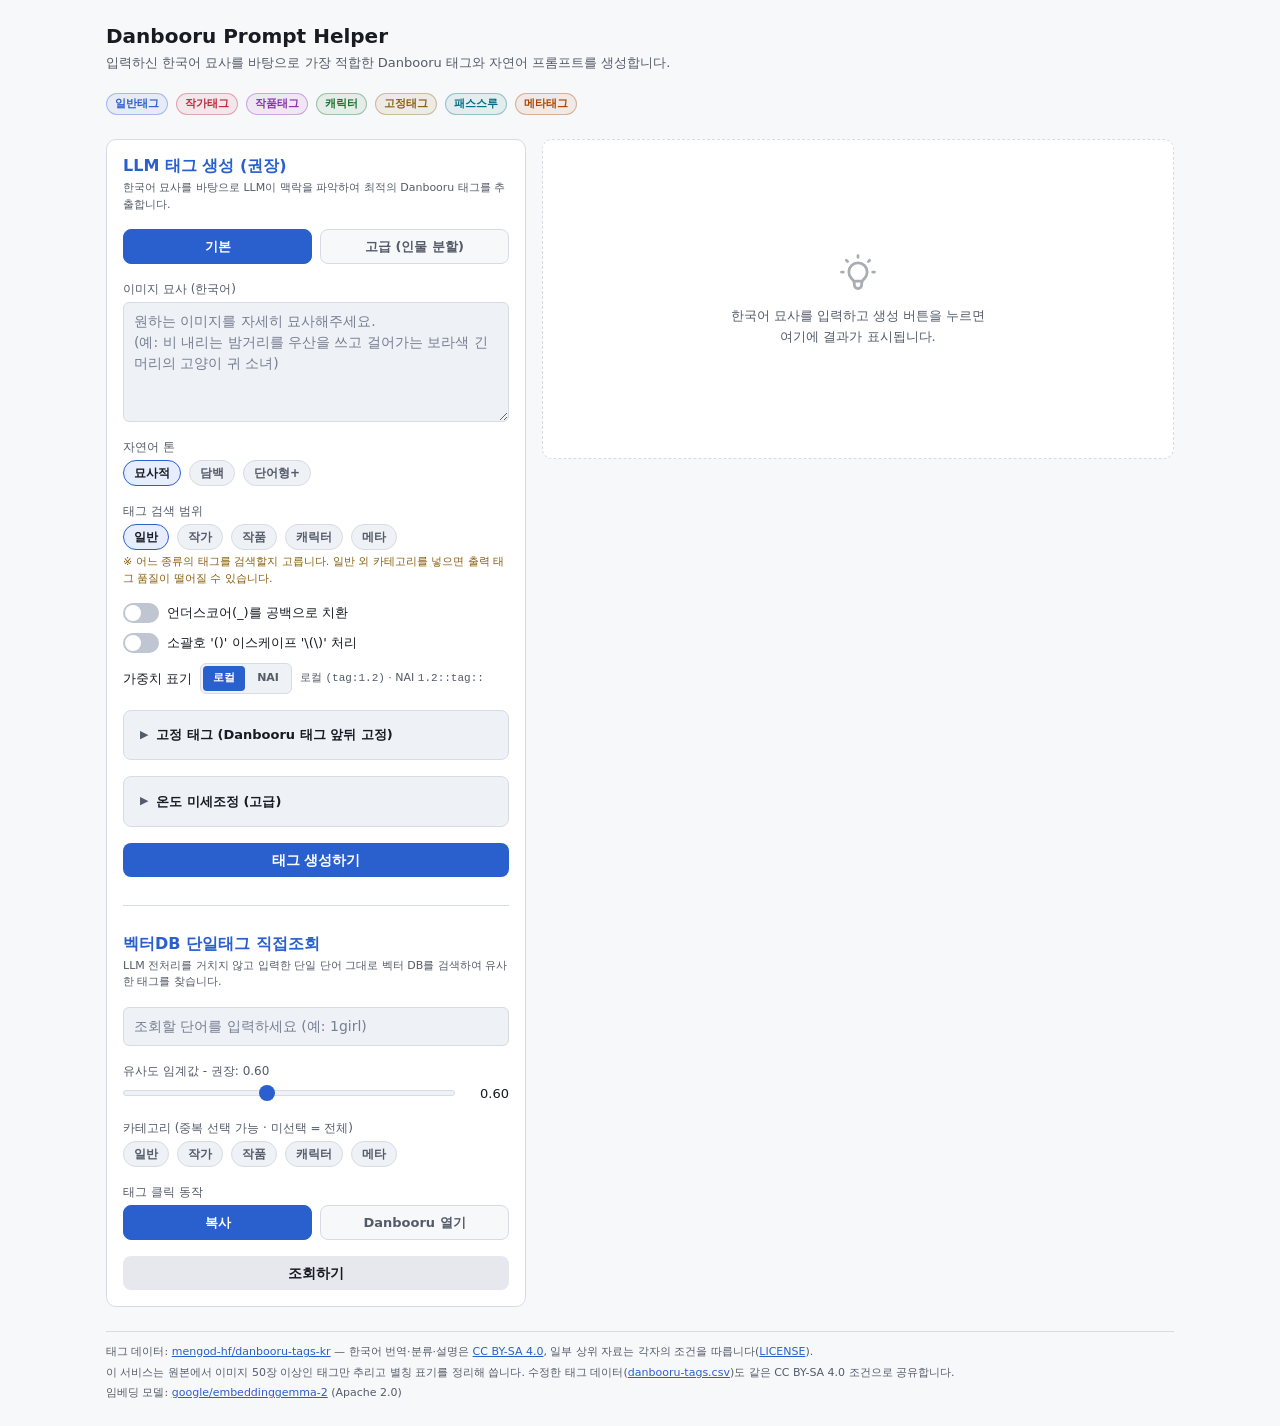
==== commit 30bd888c: "docs: 태그 데이터 출처·라이선스 안내와 Thanks 추가, UI 하단 출처 표시 태그 데이터셋 mengod-hf/danbooru-tags-kr 의 LICENSE 를 확인하니," ====
--- a/index.html
+++ b/index.html
@@ -168,38 +168,16 @@
           <details class="advanced-settings">
             <summary>온도 미세조정 (고급)</summary>
             <div class="settings-content">
-              <div class="field">
-                <label for="threshold">검색 유사도 기준 (Threshold)</label>
-                <div class="slider-group">
-                  <input type="range" id="threshold" min="0.5" max="1.0" step="0.01" value="0.80" />
-                  <span class="val-display" id="threshold_val">0.80</span>
-                </div>
-              </div>
-
-              <hr class="divider" />
-
               <div class="section-head">
-                <h3 class="sub-title">온도 (Temperature) 설정</h3>
+                <h3 class="sub-title">자연어 생성기 온도 (Temperature)</h3>
                 <p class="help">
                   낮을수록 기계적으로 변수 없이 주어진 일을 하고, 높을수록 창의성이 늘어납니다.<br/>
-                  (너무 높으면 미친 소리를 하기 시작합니다.)
+                  (너무 높으면 미친 소리를 하기 시작합니다.) 태그 분해·선택 단계는 항상 0으로 고정됩니다.
                 </p>
               </div>
 
               <div class="field">
-                <label for="kw_temp">전처리기 온도 - 권장: 0.1</label>
-                <div class="slider-group">
-                  <input type="range" id="kw_temp" min="0.0" max="1.5" step="0.1" value="0.1" />
-                  <span class="val-display" id="kw_temp_val">0.1</span>
-                </div>
-                <p class="help">
-                  <b class="text-danger">※ 전처리기는 0.1을 강력히 추천합니다.</b><br/>
-                  온도를 높이면 사용자의 원래 입력을 무시하고 엉뚱한 키워드를 뽑아내어 <b>의도를 왜곡할 위험</b>이 커집니다.
-                </p>
-              </div>
-
-              <div class="field">
-                <label for="nl_temp">자연어 생성기 온도 - 권장: 0.4</label>
+                <label for="nl_temp">온도 (톤별 권장: 묘사적 0.4 · 담백 0.35 · 단어형+ 0.25)</label>
                 <div class="slider-group">
                   <input type="range" id="nl_temp" min="0.0" max="1.5" step="0.1" value="0.4" />
                   <span class="val-display" id="nl_temp_val">0.4</span>
@@ -342,6 +320,24 @@
           </div>
         </div>
       </div>
+
+      <!-- 데이터 출처·라이선스 표시 (태그 데이터는 CC BY-SA 4.0: 출처·변경 표시와 동일 조건 공유가 필요) -->
+      <footer class="site-footer">
+        <p>
+          태그 데이터:
+          <a href="https://huggingface.co/datasets/mengod-hf/danbooru-tags-kr" target="_blank" rel="noopener">mengod-hf/danbooru-tags-kr</a>
+          — 한국어 번역·분류·설명은
+          <a href="https://creativecommons.org/licenses/by-sa/4.0/deed.ko" target="_blank" rel="noopener">CC BY-SA 4.0</a>,
+          일부 상위 자료는 각자의 조건을 따릅니다(<a href="https://huggingface.co/datasets/mengod-hf/danbooru-tags-kr/blob/main/LICENSE" target="_blank" rel="noopener">LICENSE</a>).
+        </p>
+        <p>
+          이 서비스는 원본에서 이미지 50장 이상인 태그만 추리고 별칭 표기를 정리해 씁니다. 수정한 태그 데이터(<a href="/danbooru-tags.csv">danbooru-tags.csv</a>)도 같은 CC BY-SA 4.0 조건으로 공유합니다.
+        </p>
+        <p>
+          임베딩 모델:
+          <a href="https://huggingface.co/google/embeddinggemma-2" target="_blank" rel="noopener">google/embeddinggemma-2</a> (Apache 2.0)
+        </p>
+      </footer>
     </div>
 
     <!-- 동일 IP 중복요청 거절 모달 -->
--- a/web/css/layout.css
+++ b/web/css/layout.css
@@ -42,6 +42,18 @@
   gap: var(--gap-md);
   margin-top: var(--gap-xl);
   cursor: default;
+}
+
+/* ── 하단 데이터 출처·라이선스 표시 ── */
+.site-footer {
+  display: flex;
+  flex-direction: column;
+  gap: var(--gap-xs);
+  margin-top: var(--gap-2xl);
+  padding-top: var(--gap-lg);
+  border-top: var(--border-width-thin) solid var(--color-border);
+  font: var(--font-caption);
+  color: var(--color-fg-muted);
 }
 
 /* ── 2단 그리드 ── */
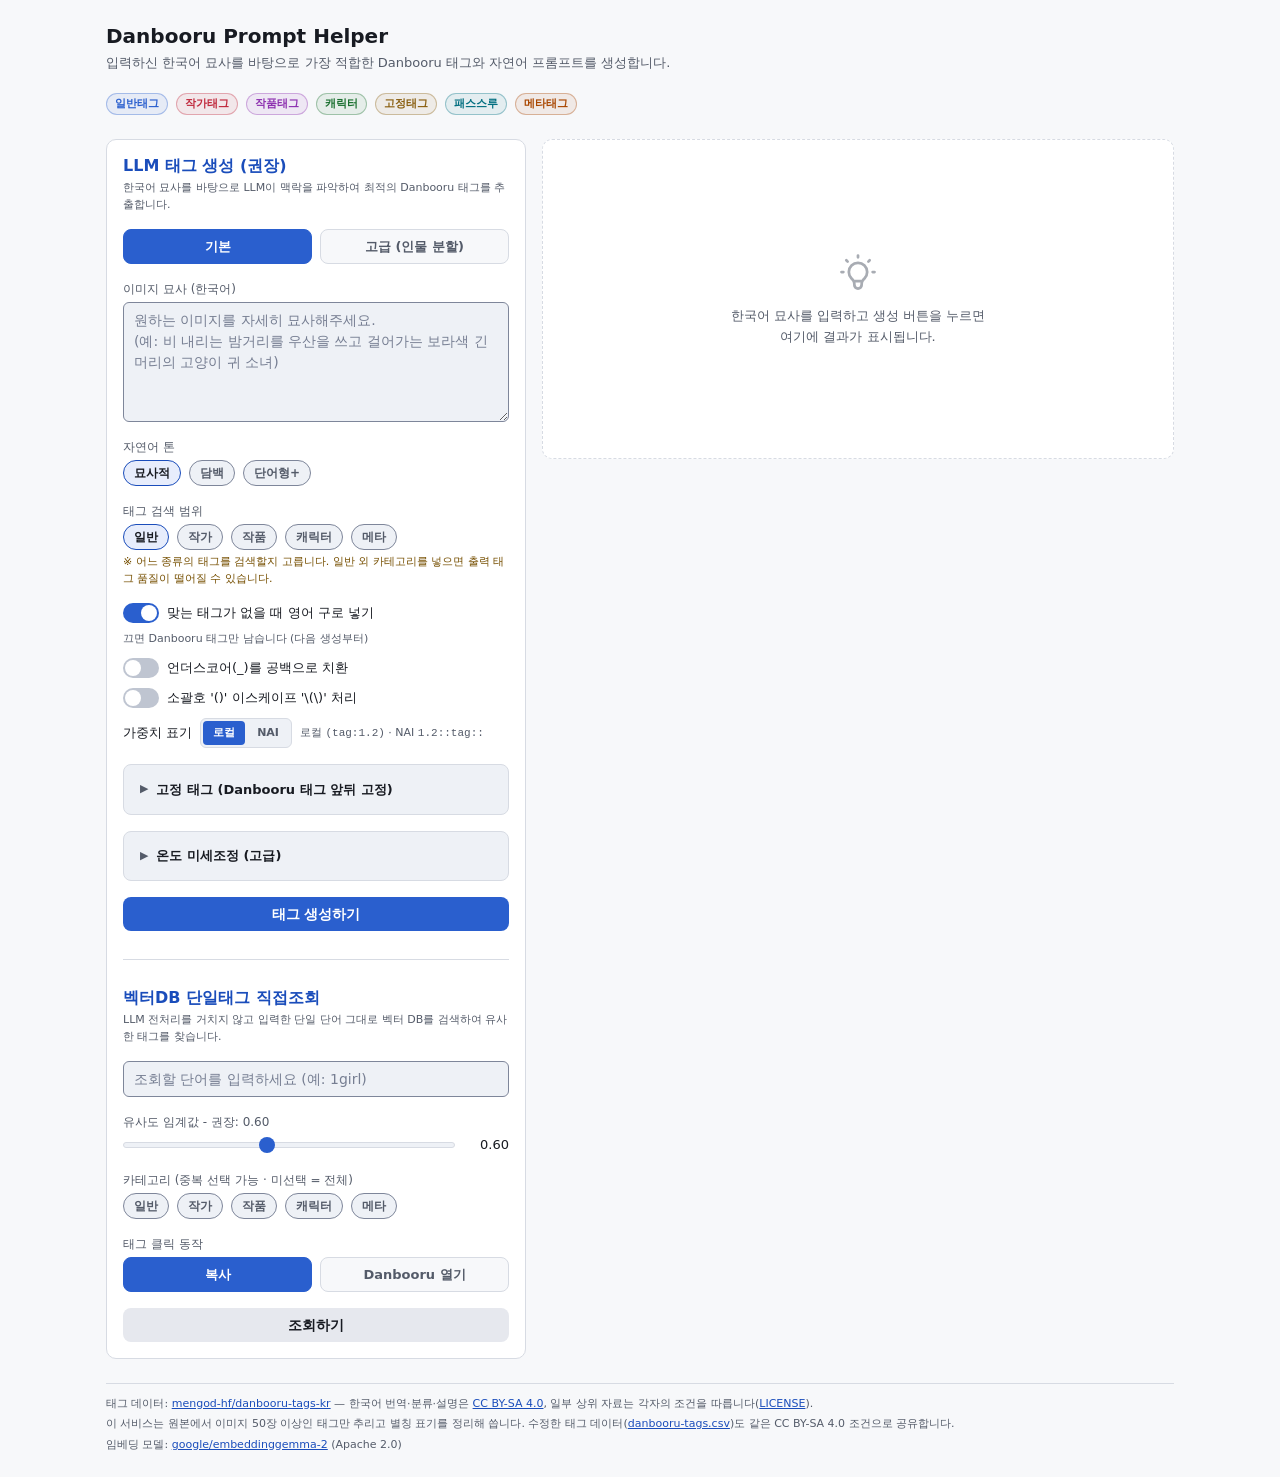
==== commit c471967c: "feat: 최종 태그에 영어 구를 넣을지 고르는 옵션 (include_phrases) 선택 단계는 맞는 후보가 없으면 조각을 버리지 않고 짧은 영어 구로 남긴다. 운영 로그에서 조" ====
--- a/index.html
+++ b/index.html
@@ -98,6 +98,11 @@
           <!-- 5. 출력 형식 옵션 -->
           <div class="option-list">
             <div class="checkbox-container">
+              <input type="checkbox" class="switch" id="include_phrases" checked />
+              <label for="include_phrases">맞는 태그가 없을 때 영어 구로 넣기</label>
+              <span class="help">끄면 Danbooru 태그만 남습니다 (다음 생성부터)</span>
+            </div>
+            <div class="checkbox-container">
               <input type="checkbox" class="switch" id="replace_underscores" />
               <label for="replace_underscores">언더스코어(_)를 공백으로 치환</label>
             </div>
--- a/web/css/tokens.css
+++ b/web/css/tokens.css
@@ -25,7 +25,9 @@
   --gray-89: #d7dbe3;
   --gray-82: #bfc5d1;
   --gray-66: #8b91a0;
+  --gray-62: #7e869a; /* 라이트 컨트롤 테두리: 페이지·패널·움푹한 영역 위 3:1 이상 */
   --gray-59: #767e92;
+  --gray-52: #61697c; /* 다크 컨트롤 테두리: 페이지·패널·움푹한 영역 위 3:1 이상 */
   --gray-47: #545b69;
   --gray-38: #3a4154;
   --gray-30: #2a2e38;
@@ -38,20 +40,24 @@
   /* ---------- 파랑(blue) · 강조 ---------- */
   --blue-95: #e7edfc;
   --blue-72: #7aa2f7;
-  --blue-52: #2a5fce;
+  --blue-52: #2a5fce; /* 라이트 채움·라벨 */
+  --blue-46: #1a4dbb; /* 라이트 글자: 옅은 배경(subtle·subtle-hover) 위에서도 4.5:1 */
   --blue-25: #1a2030;
 
   /* ---------- 초록(green) · 성공 ---------- */
   --green-80: #9ece6a;
-  --green-48: #1b7030;
+  --green-48: #1b7030; /* 라이트 채움·라벨 */
+  --green-44: #066424; /* 라이트 글자 */
 
   /* ---------- 호박(amber) · 경고 ---------- */
   --amber-78: #e0af68;
-  --amber-52: #8a5f10; /* 원 팔레트의 #9a6a12는 #f7f8fa 위 4.45:1, 경고 배지(옅은 배경) 위에선 더 낮아 미달 → 어둡게 */
+  --amber-52: #8a5f10; /* 라이트 채움. 원 팔레트의 #9a6a12는 #f7f8fa 위 4.45:1로 미달이라 어둡게 한 값 */
+  --amber-46: #764f01; /* 라이트 글자 */
 
   /* ---------- 빨강(red) · 오류/파괴 ---------- */
   --red-72: #f7768e;
-  --red-53: #c0283c;
+  --red-53: #c0283c; /* 채움(두 테마)·라이트 라벨 */
+  --red-45: #a20128; /* 라이트 글자 */
 
   /* ---------- 보라(purple) · 라벨 ---------- */
   --purple-72: #bb8aef; /* oklch(72% 0.15 305), 다크 배경 위 텍스트 */
@@ -100,10 +106,11 @@
   --letter-spacing-normal: 0;
   --letter-spacing-caps: 0.06em;
 
-  /* 상태 변화량: hover/press 때 기준색을 전경색 쪽으로 섞는 비율 */
+  /* ---------- 상태 변화량 · hover/press 때 기준색을 전경색 쪽으로 섞는 비율 ---------- */
   --mix-hover: 10%;
   --mix-press: 18%;
 
+  /* ---------- 간격 단위 ---------- */
   --space-unit: 0.25rem; /* 4px @16px 루트 — 아래 간격 블록 참고 */
 
   /* (간격 배수는 아래 별도 블록: 밀도 전환 때 재계산돼야 해서 분리) */
@@ -241,6 +248,9 @@
   --color-border: light-dark(var(--gray-89), var(--gray-30));
   --color-border-strong: light-dark(var(--gray-82), var(--gray-38));
   --color-border-subtle: color-mix(in srgb, var(--color-border) var(--alpha-half), transparent);
+  /* 컨트롤 경계(입력창·칩·테두리 버튼): 그 선이 있어야 컨트롤인 줄 아는 곳. 인접 배경과 3:1 이상(WCAG 1.4.11).
+     패널·구분선 같은 장식선은 --color-border를 쓴다(대비 기준 없음). */
+  --color-border-control: light-dark(var(--gray-62), var(--gray-52));
 
   /* ---------------- 전경(텍스트·아이콘) ---------------- */
   --color-fg: light-dark(var(--gray-22), var(--gray-93));          /* 본문 */
@@ -250,18 +260,22 @@
 
   /* ---------------- 의도(intent) 색 ----------------
      모든 의도는 같은 모양을 가진다:
-       --color-{X}               텍스트·아이콘·테두리 (표면 위 4.5:1 이상)
-       --color-{X}-solid         채움 배경
+       --color-{X}               텍스트·아이콘·테두리. 페이지·패널·움푹한 영역 위, 그리고 그 위에 깐
+                                 자기 subtle·subtle-hover 배경 위 어디서나 4.5:1 이상
+       --color-{X}-solid         채움 배경. 글자색과 단계가 다를 수 있다: 채움은 on-색과 4.5:1이면 되고,
+                                 글자는 옅은 배경 위에서도 읽혀야 해서 라이트에서 더 어둡다
        --color-{X}-solid-hover
        --color-{X}-solid-press
        --color-on-{X}            solid 위에 올리는 텍스트
        --color-{X}-subtle        옅은 배경(배지·하이라이트)
        --color-{X}-subtle-hover
-       --color-{X}-border        옅은 테두리 */
+       --color-{X}-border        옅은 테두리
+     hover/press는 on-색에서 멀어지는 쪽으로 섞는다. 그래야 상태가 바뀌어도 글자 대비가 줄지 않는다.
+     on-색이 테마를 따라 뒤집히는 accent·success·warning은 전경색 쪽, on-색이 늘 흰색인 danger는 검정 쪽이다. */
 
   /* accent — 주 동작·링크·포커스 */
-  --color-accent: light-dark(var(--blue-52), var(--blue-72));
-  --color-accent-solid: var(--color-accent);
+  --color-accent: light-dark(var(--blue-46), var(--blue-72));
+  --color-accent-solid: light-dark(var(--blue-52), var(--blue-72));
   --color-accent-solid-hover: color-mix(in oklab, var(--color-accent-solid), var(--color-fg) var(--mix-hover));
   --color-accent-solid-press: color-mix(in oklab, var(--color-accent-solid), var(--color-fg) var(--mix-press));
   --color-on-accent: light-dark(var(--gray-100), var(--gray-16));
@@ -270,8 +284,8 @@
   --color-accent-border: color-mix(in srgb, var(--color-accent) var(--alpha-medium), transparent);
 
   /* success */
-  --color-success: light-dark(var(--green-48), var(--green-80));
-  --color-success-solid: var(--color-success);
+  --color-success: light-dark(var(--green-44), var(--green-80));
+  --color-success-solid: light-dark(var(--green-48), var(--green-80));
   --color-success-solid-hover: color-mix(in oklab, var(--color-success-solid), var(--color-fg) var(--mix-hover));
   --color-success-solid-press: color-mix(in oklab, var(--color-success-solid), var(--color-fg) var(--mix-press));
   --color-on-success: light-dark(var(--gray-100), var(--gray-16));
@@ -280,8 +294,8 @@
   --color-success-border: color-mix(in srgb, var(--color-success) var(--alpha-medium), transparent);
 
   /* warning — 특수 모드·주의 */
-  --color-warning: light-dark(var(--amber-52), var(--amber-78));
-  --color-warning-solid: var(--color-warning);
+  --color-warning: light-dark(var(--amber-46), var(--amber-78));
+  --color-warning-solid: light-dark(var(--amber-52), var(--amber-78));
   --color-warning-solid-hover: color-mix(in oklab, var(--color-warning-solid), var(--color-fg) var(--mix-hover));
   --color-warning-solid-press: color-mix(in oklab, var(--color-warning-solid), var(--color-fg) var(--mix-press));
   --color-on-warning: light-dark(var(--gray-100), var(--gray-16));
@@ -292,10 +306,10 @@
   /* danger — 오류 메시지 + 삭제 같은 파괴적 동작
      텍스트(밝은 분홍)와 채움(진한 빨강)이 다르다: 다크 배경 위 텍스트는 밝아야 읽히고,
      흰 글자를 올리는 채움은 어두워야 하기 때문. */
-  --color-danger: light-dark(var(--red-53), var(--red-72));
+  --color-danger: light-dark(var(--red-45), var(--red-72));
   --color-danger-solid: var(--red-53);
-  --color-danger-solid-hover: color-mix(in oklab, var(--color-danger-solid), var(--color-fg) var(--mix-hover));
-  --color-danger-solid-press: color-mix(in oklab, var(--color-danger-solid), var(--color-fg) var(--mix-press));
+  --color-danger-solid-hover: color-mix(in oklab, var(--color-danger-solid), var(--gray-0) var(--mix-hover));
+  --color-danger-solid-press: color-mix(in oklab, var(--color-danger-solid), var(--gray-0) var(--mix-press));
   --color-on-danger: var(--gray-100);
   --color-danger-subtle: color-mix(in srgb, var(--color-danger) var(--alpha-subtle), transparent);
   --color-danger-subtle-hover: color-mix(in srgb, var(--color-danger) var(--alpha-soft), transparent);
@@ -304,7 +318,8 @@
   /* ---------------- 라벨 (분류용) ----------------
      태그 종류·카테고리처럼 "어느 무리인가"만 구분하는 색이다. 성공·오류 같은 뜻이 없다.
      텍스트 색이다(표면·움푹한 영역·선택 배경 위 4.5:1 이상). 옅은 배경이 필요하면 의도 색처럼 color-mix로 만든다.
-     파랑·빨강·초록은 의도 색과 같은 원시값을 쓴다. 어느 라벨이 무엇을 뜻하는지는 앱 3층이 정한다. */
+     다섯 색의 명도를 비슷하게 맞춘 한 벌이다(라이트 48~53, 다크 72~80). 그래서 라이트의 파랑·빨강·초록은
+     의도 색 글자(더 어두움)가 아니라 채움과 같은 단계를 쓴다. 어느 라벨이 무엇을 뜻하는지는 앱 3층이 정한다. */
   --color-label-blue: light-dark(var(--blue-52), var(--blue-72));
   --color-label-red: light-dark(var(--red-53), var(--red-72));
   --color-label-purple: light-dark(var(--purple-50), var(--purple-72));
@@ -409,9 +424,17 @@
 
 :root,
 [data-density] {
+  /* ---------------- 컨트롤 공통 ----------------
+     한 줄짜리 컨트롤(버튼·입력창·셀렉트·아이콘 버튼)은 높이가 하나다. 나란히 놓아도 어긋나지 않는다.
+     높이 = 글자 한 줄(행간 1) + 위아래 여백 + 테두리 = 14 + 2×10 + 2 = 36 (촘촘 31 · 여유 41).
+     행간이 다른 컨트롤(입력창은 1.5)은 여백을 이 높이에서 거꾸로 계산한다. */
+  --control-padding-y: var(--space-2_5);
+  --control-height: calc(var(--font-size-base) + 2 * var(--control-padding-y) + 2 * var(--border-width-thin));
+  --control-border: var(--color-border-control);
+
   /* ---------------- 버튼 ---------------- */
   --button-font: var(--font-control);
-  --button-padding-y: var(--space-2_5);
+  --button-padding-y: var(--control-padding-y);
   --button-padding-x: var(--space-4);
   --button-gap: var(--gap-sm);
   --button-radius: var(--radius-lg);
@@ -430,7 +453,7 @@
   --button-ghost-bg-hover: var(--color-bg-muted);
   --button-ghost-bg-press: var(--color-bg-muted-press);
   --button-ghost-fg: var(--color-fg);
-  --button-ghost-border: var(--color-border-strong);
+  --button-ghost-border: var(--control-border);
 
   --button-danger-bg: var(--color-danger-solid);
   --button-danger-bg-hover: var(--color-danger-solid-hover);
@@ -450,24 +473,32 @@
   --icon-button-bg: var(--color-bg-sunken);
   --icon-button-fg: var(--color-fg-muted);
   --icon-button-fg-hover: var(--color-fg);
-  --icon-button-border: var(--color-border);
+  --icon-button-border: var(--control-border);
   --icon-button-border-hover: var(--color-accent);
   --icon-button-radius: var(--radius-md);
 
+  /* 테마 전환 버튼(.theme-toggle)의 해/달 아이콘. 버튼 모양은 .btn 변형을 그대로 쓴다.
+     아이콘은 글자 옆에 서므로 간격(밀도)이 아니라 글자 스케일을 따른다.
+     bleed: 아이콘이 글자(.btn-sm, 행간 1)보다 큰 만큼 위아래 여백으로 넘쳐 들어가게 해서
+     버튼 높이를 옆의 글자 .btn-sm과 같게 한다(16px 아이콘 → 30px가 아니라 26px). */
+  --theme-toggle-icon-size: var(--font-size-lg);
+  --theme-toggle-icon-bleed: calc((var(--theme-toggle-icon-size) - var(--font-size-sm)) / 2);
+
   /* ---------------- 입력창 (input/textarea/select) ---------------- */
   --input-font: var(--font-body);
-  --input-padding-y: var(--space-2);
+  /* 높이를 --control-height에 맞춘다: (높이 − 글자 줄 높이 − 테두리) ÷ 2 = (36 − 21 − 2) ÷ 2 = 6.5 */
+  --input-padding-y: calc((var(--control-height) - var(--font-size-base) * var(--line-height-normal) - 2 * var(--border-width-thin)) / 2);
   --input-padding-x: var(--space-2_5);
   --input-radius: var(--radius-md);
   --input-bg: var(--color-bg-sunken);
   --input-fg: var(--color-fg);
   --input-placeholder: var(--color-fg-subtle);
-  --input-border: var(--color-border);
+  --input-border: var(--control-border);
   --input-border-focus: var(--color-accent);
   --input-textarea-min-height: var(--space-16);
 
   /* 작은 입력: 라벨 줄 안에 들어가는 숫자 칸 등. 높이가 --field-label-height와 같다
-     (글자 sm × 행간 normal + 위아래 여백 + 테두리 = 12×1.5 + 2×2 + 2 = 24). */
+     (글자 sm × 행간 normal + 위아래 여백 + 테두리 = 12×1.5 + 2×2 + 2 = 24, 촘촘 23 · 여유 25). */
   --input-sm-font-size: var(--font-size-sm);
   --input-sm-padding-y: var(--space-0_5);
   --input-sm-padding-x: var(--space-1_5);
@@ -483,7 +514,9 @@
      그래서 라벨 글자와 그 아래 입력창 사이의 보이는 간격이 모든 필드에서 같다. */
   --label-font: var(--font-label);
   --label-fg: var(--color-fg-muted);
-  --field-label-height: var(--space-6);  /* 24 — 작은 입력·배지가 들어가도 늘지 않는 높이 */
+  /* 작은 입력(.input-sm)의 높이와 같은 식이다. 간격 배수(--space-6)로 두면 촘촘한 밀도에서 18로 줄어
+     작은 입력(23)·배지(19.5)가 줄을 밀어내고, 줄마다 높이가 달라진다. */
+  --field-label-height: calc(var(--font-size-sm) * var(--line-height-normal) + 2 * var(--input-sm-padding-y) + 2 * var(--border-width-thin)); /* 24 */
   --field-label-gap: var(--gap-md);      /* 라벨 줄 안 요소 사이 */
   --label-gap: var(--gap-xs);            /* 라벨 줄 ↔ 입력창 */
   --field-gap: var(--space-2_5);         /* 필드 ↔ 필드 (anima 실측 10) */
@@ -506,7 +539,7 @@
   --chip-radius: var(--radius-pill);
   --chip-bg: var(--color-bg-sunken);
   --chip-fg: var(--color-fg-muted);
-  --chip-border: var(--color-border);
+  --chip-border: var(--control-border);
   --chip-fg-hover: var(--color-fg);
   --chip-border-hover: var(--color-accent);
   --chip-bg-selected: var(--color-bg-selected);
@@ -518,6 +551,8 @@
   --badge-padding-y: var(--space-0_5);
   --badge-padding-x: var(--space-2);
   --badge-radius: var(--radius-pill);
+  --badge-bg: var(--color-bg-muted);
+  --badge-fg: var(--color-fg); /* fg-muted는 bg-muted 위에서 다크 4.30:1로 미달이다 */
 
   /* ---------------- 진행 바 ---------------- */
   --progress-height: var(--space-1_5);
